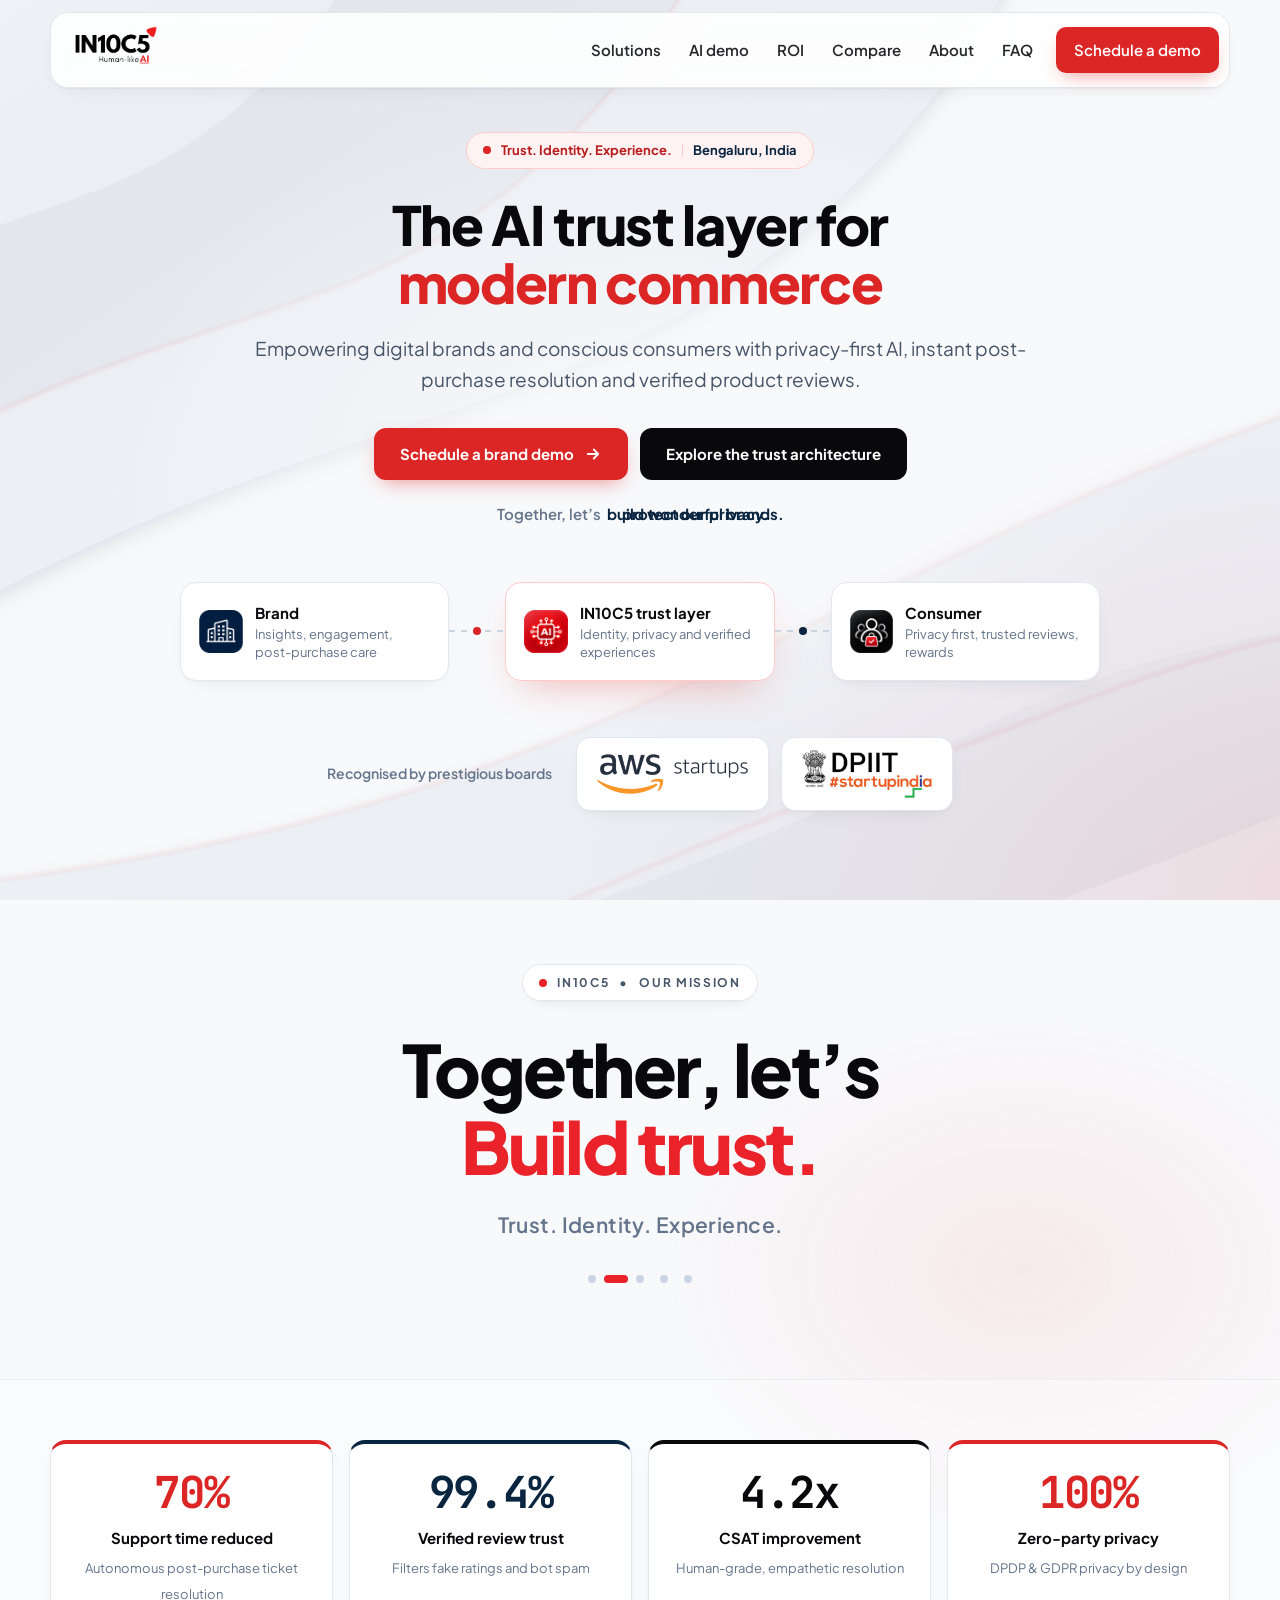
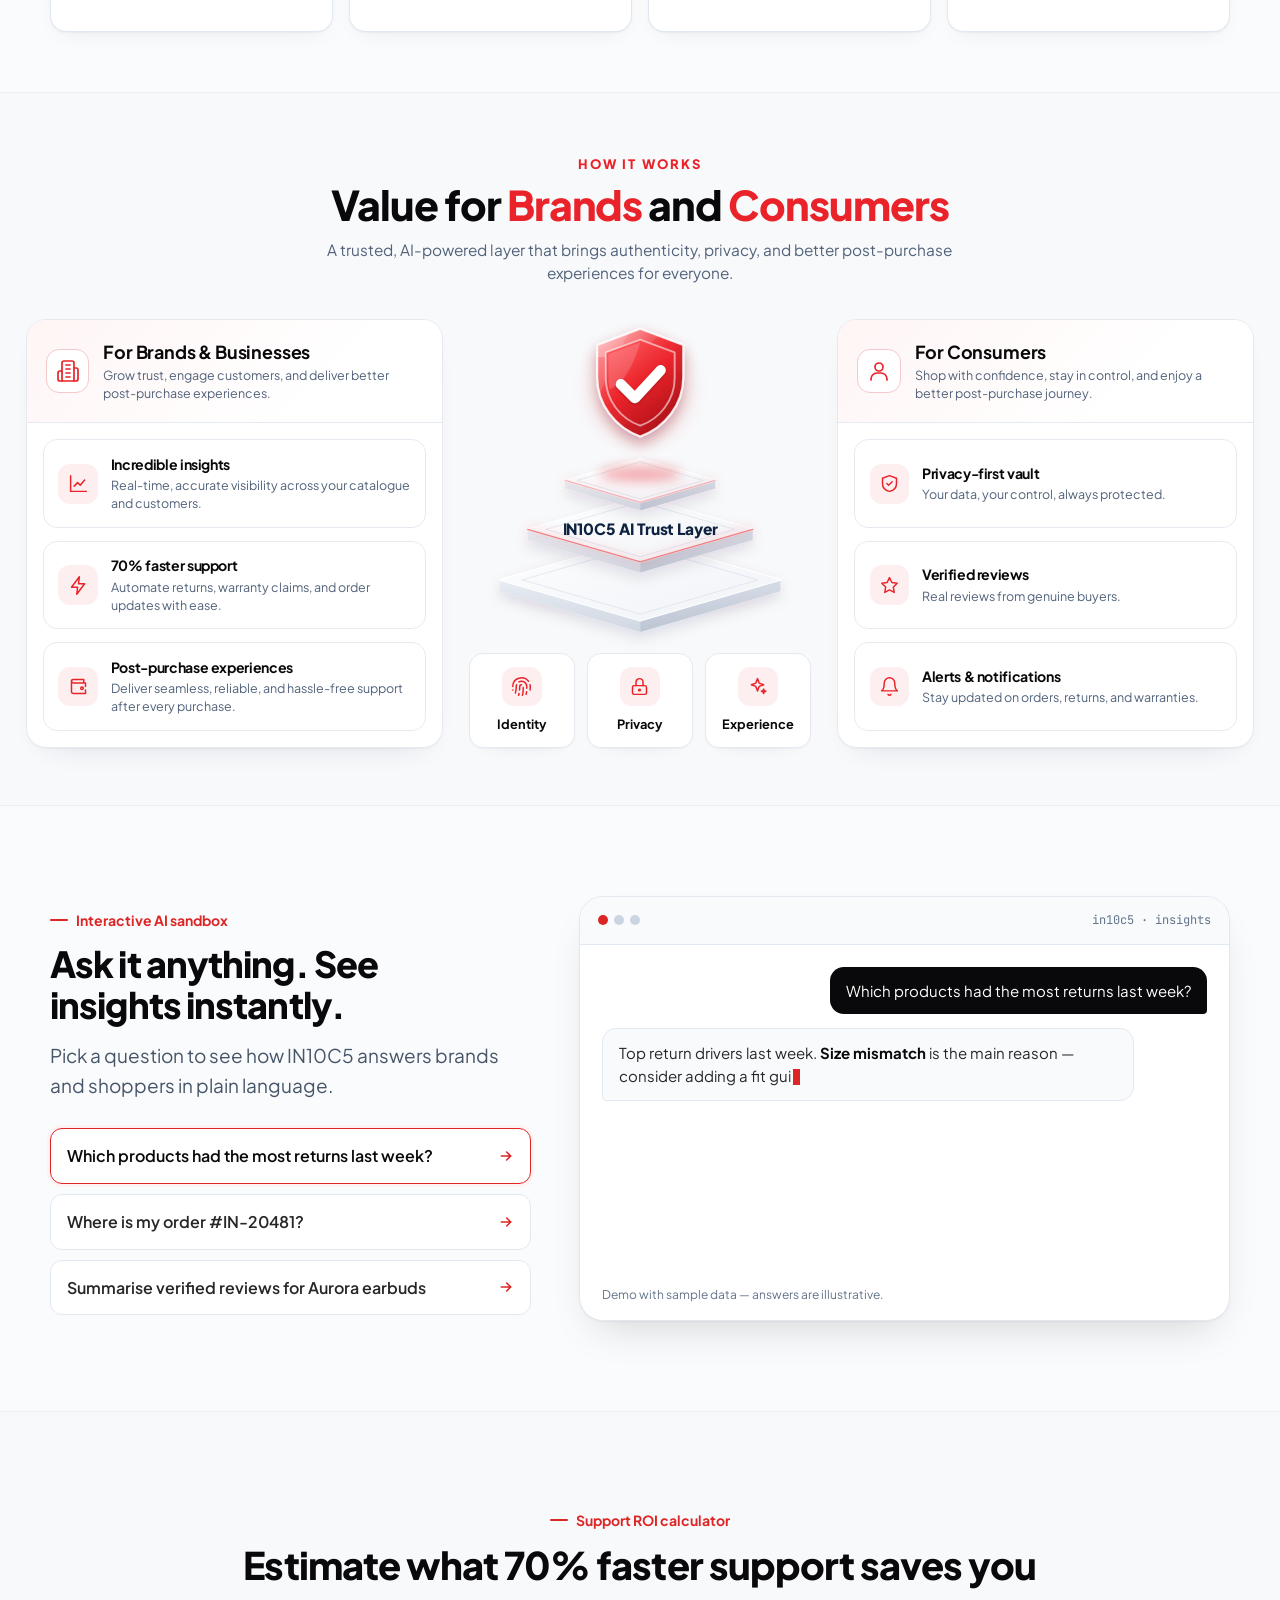
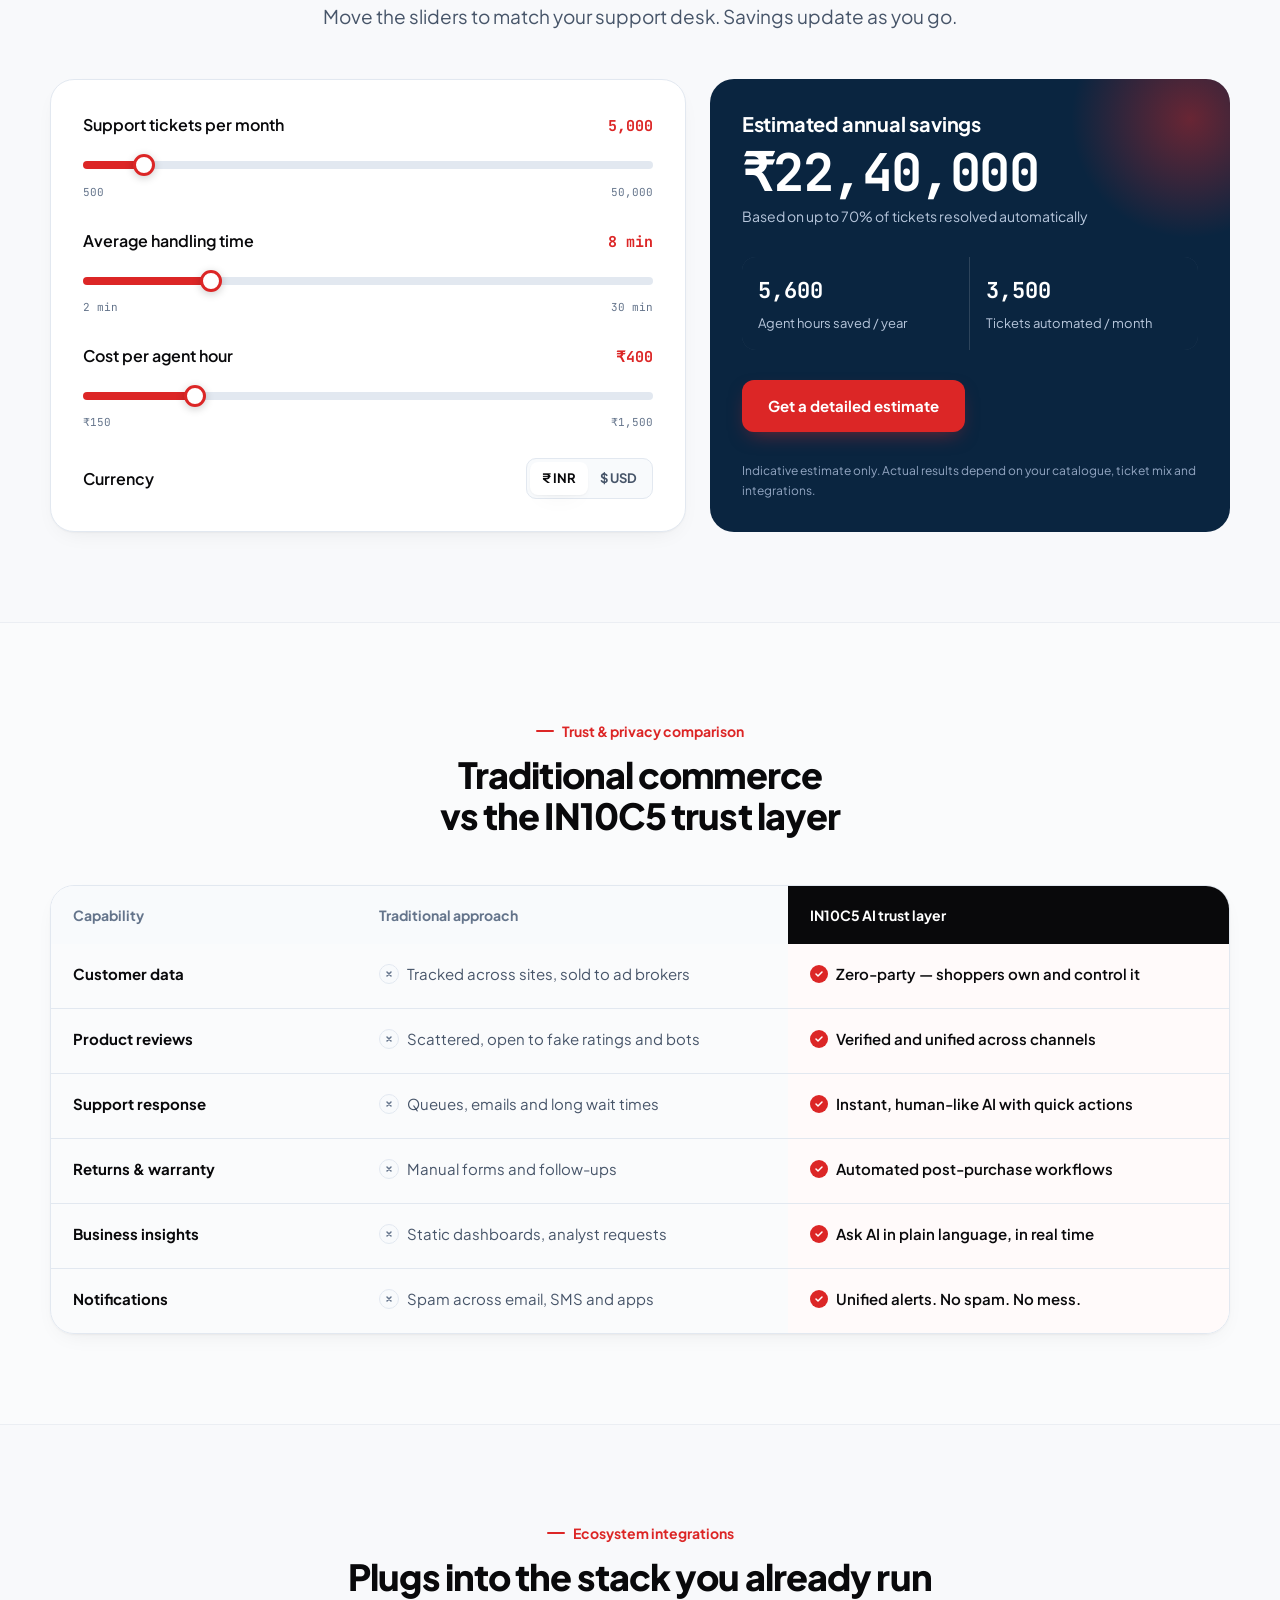
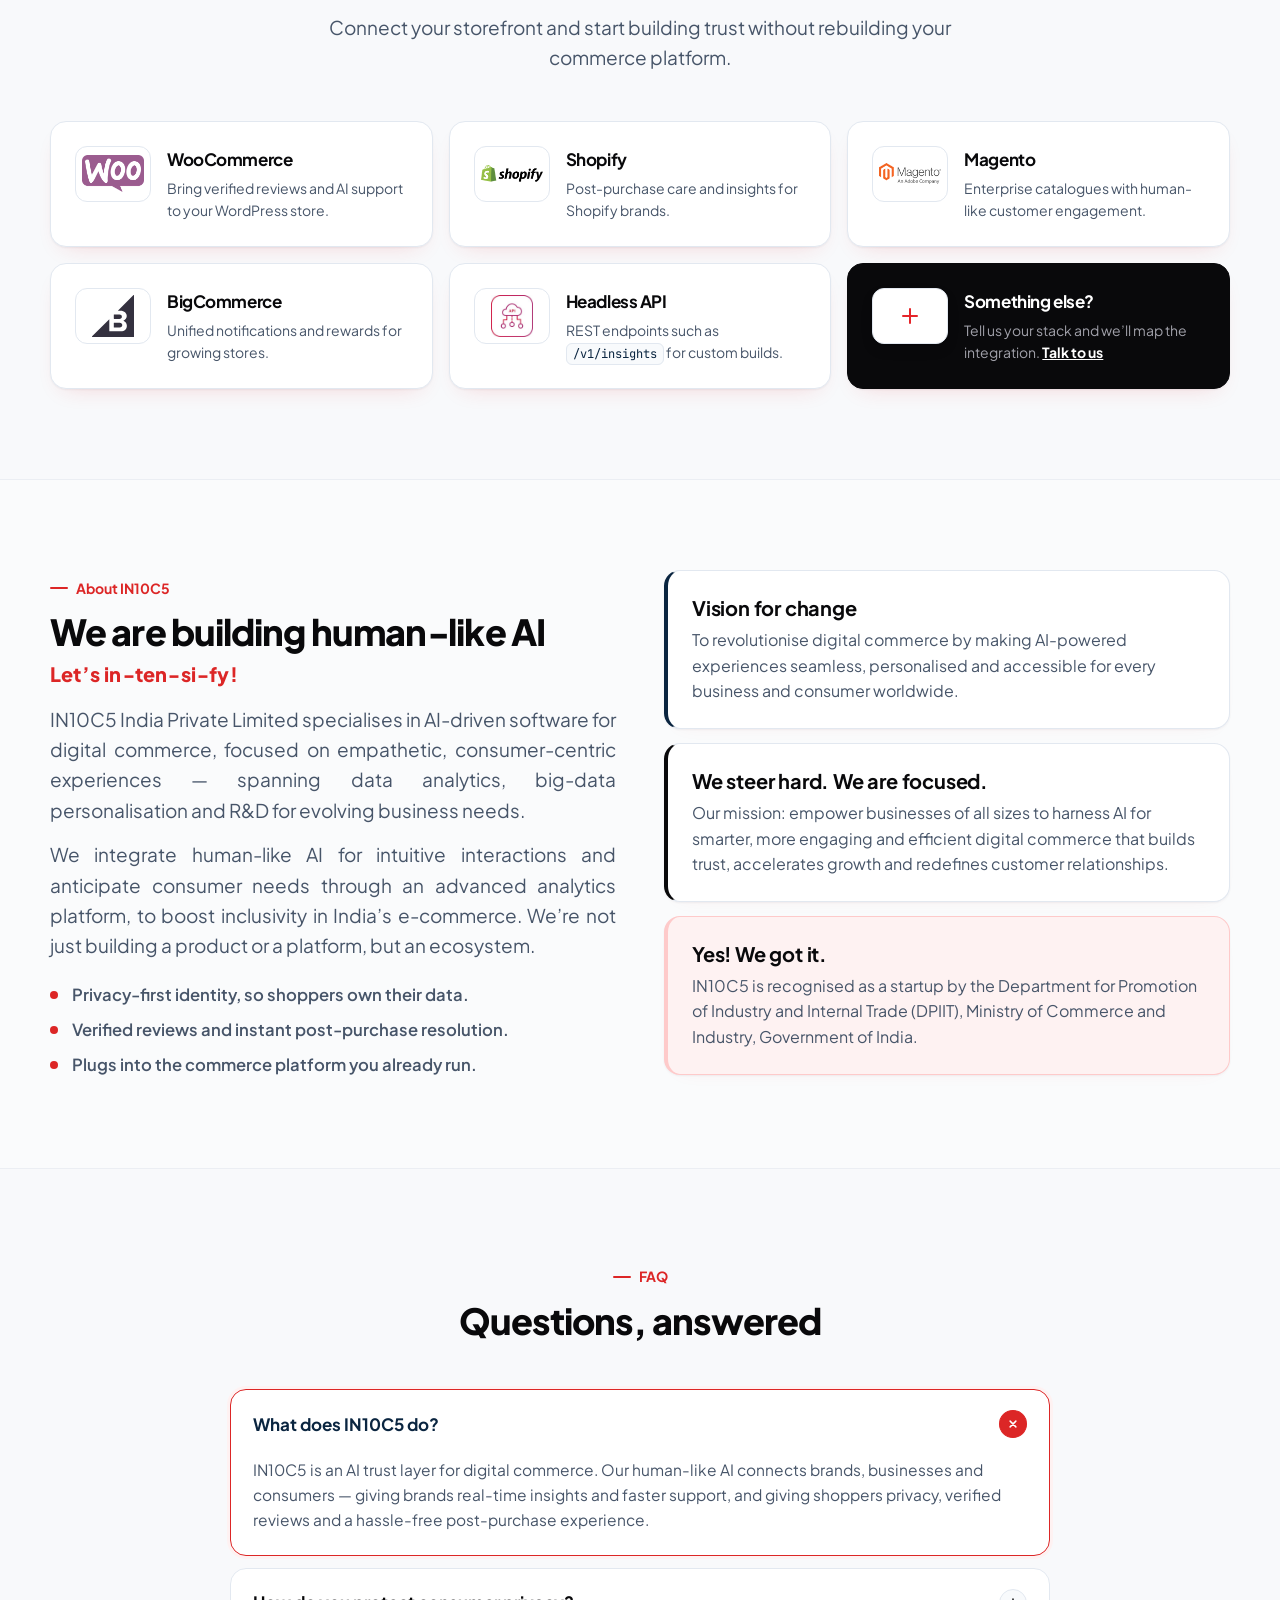
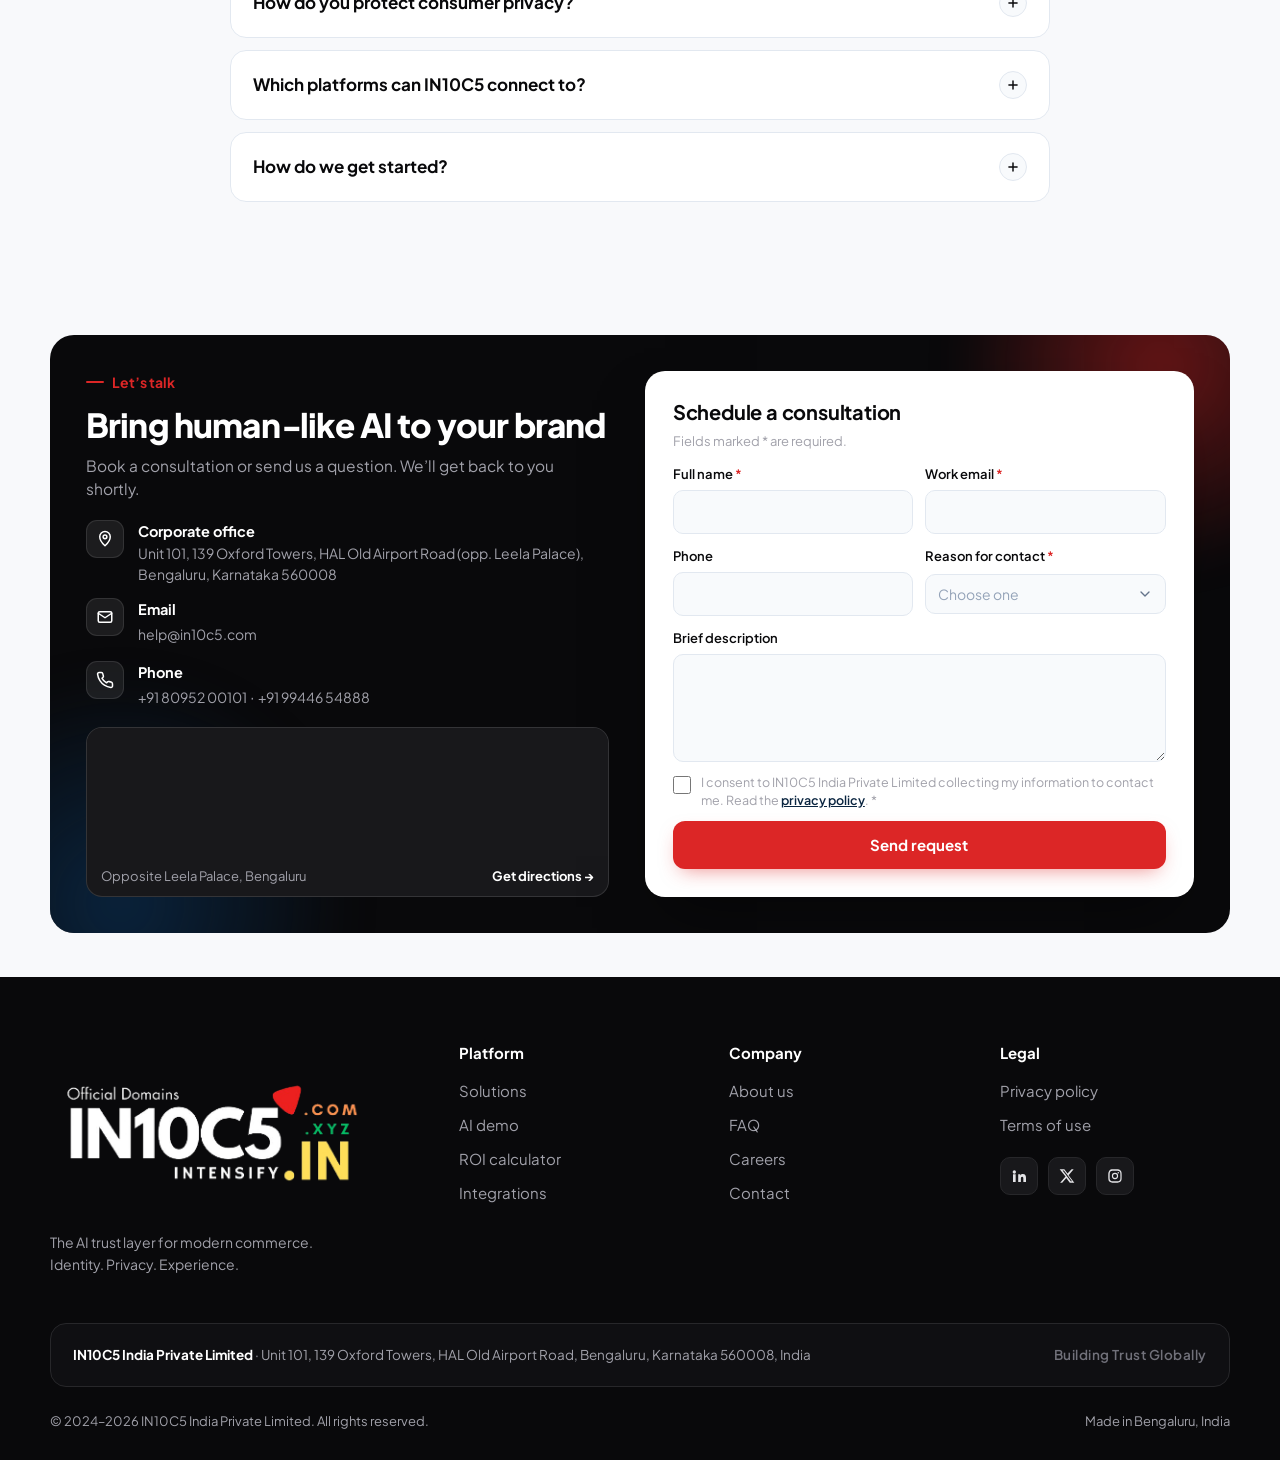
==== index.html @ 7d1a150b "Add privacy policy and terms pages, mission section, footer and form polish Co-Authored-By: Claude S" ====
<!doctype html>
<html lang="en">
<head>
<meta charset="utf-8">
<meta name="viewport" content="width=device-width, initial-scale=1">
<title>IN10C5 — The AI trust layer for modern commerce</title>
<meta name="description" content="IN10C5 builds human-like AI for digital commerce: privacy-first identity, instant post-purchase resolution and verified reviews for brands and consumers. DPIIT-recognised startup, Bengaluru.">
<meta name="theme-color" content="#ffffff">
<meta property="og:type" content="website">
<meta property="og:title" content="IN10C5 — The AI trust layer for modern commerce">
<meta property="og:description" content="Human-like AI that connects brands, businesses and consumers. Identity. Privacy. Experience.">
<meta property="og:image" content="[data-uri]">
<link rel="icon" type="image/png" sizes="96x96" href="[data-uri]">
<link rel="preconnect" href="https://fonts.googleapis.com">
<link rel="preconnect" href="https://fonts.gstatic.com" crossorigin>
<link href="https://fonts.googleapis.com/css2?family=JetBrains+Mono:wght@500;600;700&family=Plus+Jakarta+Sans:wght@400;500;600;700;800&display=swap" rel="stylesheet">
<style>
/* =========================================================
   IN10C5 — The AI trust layer for modern commerce
   Design tokens follow the Elementor spec:
   White canvas · Red #dc2626 · Deep black #09090b · Navy #0a2540
   Plus Jakarta Sans (display + body) · JetBrains Mono (metrics)
   ========================================================= */
:root{
  --white:#ffffff;
  --red:#dc2626; --red-700:#b91c1c; --red-50:#fef2f2; --red-200:#fecaca;
  --black:#09090b; --ink-2:#27272a;
  --navy:#0a2540; --navy-50:#eef3fa; --navy-200:#c7d6ea;
  --slate:#475569; --slate-500:#64748b; --slate-50:#f8fafc;
  --line:#e2e8f0; --line-2:#cbd5e1;
  --sans:"Plus Jakarta Sans",system-ui,-apple-system,sans-serif;
  --mono:"JetBrains Mono",ui-monospace,SFMono-Regular,Menlo,monospace;
  --r-lg:24px; --r-md:16px; --r-sm:10px;
  --shadow-sm:0 1px 2px rgba(9,9,11,.04),0 8px 24px -12px rgba(9,9,11,.10);
  --shadow:0 1px 2px rgba(9,9,11,.05),0 20px 44px -18px rgba(9,9,11,.18);
  --ease:cubic-bezier(.2,.7,.2,1);
  --header-h:76px;
}
*{box-sizing:border-box;margin:0;padding:0}
html{scroll-behavior:smooth;scroll-padding-top:96px;-webkit-text-size-adjust:100%}
body{color:var(--slate);font:400 16px/1.6 var(--sans);-webkit-font-smoothing:antialiased;overflow-x:hidden}
img{max-width:100%;display:block}
a{color:inherit}
button,input,select,textarea{font:inherit;color:inherit}
:focus-visible{outline:3px solid var(--red);outline-offset:3px;border-radius:8px}
::selection{background:var(--red);color:#fff}
.wrap{width:min(1180px,100% - 40px);margin-inline:auto}
.sr-only{position:absolute;width:1px;height:1px;overflow:hidden;clip:rect(0 0 0 0);white-space:nowrap}

h1,h2,h3,h4{color:var(--black);font-family:var(--sans);letter-spacing:-.025em}
h1{font-size:clamp(38px,6vw,54px);font-weight:800;line-height:1.08}
h2{font-size:clamp(28px,4vw,36px);font-weight:800;line-height:1.15;text-wrap:balance}
h1{text-wrap:balance}
h3{font-size:20px;font-weight:700;line-height:1.3;letter-spacing:-.01em}
.lead{font-size:clamp(17px,1.6vw,19px);color:var(--slate);max-width:62ch}
.mono{font-family:var(--mono)}

section{padding:90px 0;position:relative}
html{background:#F8F9FB}
body{background:transparent}
body::before{content:"";position:fixed;inset:0;z-index:-1;pointer-events:none;background:url("data:image/svg+xml,<svg xmlns='http://www.w3.org/2000/svg' viewBox='0 0 1600 1000' preserveAspectRatio='xMidYMid slice'><defs><linearGradient id='A' x1='0' y1='0' x2='1' y2='1'><stop offset='0' stop-color='%23e8ecf2'/><stop offset='1' stop-color='%23f0f2f6'/></linearGradient><linearGradient id='B' x1='0' y1='0' x2='1' y2='1'><stop offset='0' stop-color='%23e1e5eb'/><stop offset='1' stop-color='%23e8ecf2'/></linearGradient><linearGradient id='C' x1='0' y1='0' x2='1' y2='1'><stop offset='0' stop-color='%23f0f2f6'/><stop offset='1' stop-color='%23e8ecf2'/></linearGradient><linearGradient id='D' x1='1' y1='1' x2='0' y2='0'><stop offset='0' stop-color='%23e8ecf2'/><stop offset='1' stop-color='%23f0f2f6'/></linearGradient><linearGradient id='E' x1='1' y1='1' x2='0' y2='0'><stop offset='0' stop-color='%23e1e5eb'/><stop offset='1' stop-color='%23e8ecf2'/></linearGradient><linearGradient id='F' x1='1' y1='1' x2='0' y2='0'><stop offset='0' stop-color='%23f0f2f6'/><stop offset='1' stop-color='%23e8ecf2'/></linearGradient><linearGradient id='k' x1='0' y1='0' x2='1' y2='1'><stop offset='0' stop-color='%23e5252a' stop-opacity='.12'/><stop offset='1' stop-color='%23e5252a' stop-opacity='0'/></linearGradient><linearGradient id='k2' x1='1' y1='1' x2='0' y2='0'><stop offset='0' stop-color='%23e5252a' stop-opacity='.12'/><stop offset='1' stop-color='%23e5252a' stop-opacity='0'/></linearGradient><radialGradient id='r' cx='1' cy='1' r='.55'><stop offset='0' stop-color='%23e5252a' stop-opacity='.11'/><stop offset='.5' stop-color='%23e5252a' stop-opacity='.04'/><stop offset='1' stop-color='%23e5252a' stop-opacity='0'/></radialGradient><radialGradient id='c' cx='.5' cy='.5' r='.38'><stop offset='0' stop-color='%23f8f9fb' stop-opacity='.85'/><stop offset='1' stop-color='%23f8f9fb' stop-opacity='0'/></radialGradient><filter id='s' x='-10%25' y='-10%25' width='120%25' height='120%25'><feDropShadow dx='0' dy='8' stdDeviation='12' flood-color='%230f172a' flood-opacity='.10'/></filter><filter id='b'><feGaussianBlur stdDeviation='2'/></filter></defs><rect width='1600' height='1000' fill='%23f8f9fb'/><g filter='url(%23s)'><path d='M-100 -100H1250C1150 120 980 300 740 400S300 520 -100 760Z' fill='url(%23A)'/><path d='M-100 -100H900C800 100 650 250 460 320S120 420 -100 560Z' fill='url(%23B)'/><path d='M-100 -100H520C440 60 330 160 200 210S-20 280 -100 330Z' fill='url(%23C)'/><path d='M1700 400C1300 520 1000 700 760 800S300 960 -100 1000V1100H1700Z' fill='url(%23D)'/><path d='M1700 1100H500C700 1010 900 960 1100 850S1450 700 1700 680Z' fill='url(%23E)'/><path d='M1700 1100H1000C1150 1040 1300 990 1450 930S1620 860 1700 850Z' fill='url(%23F)'/></g><g fill='none' stroke-linecap='round' filter='url(%23b)'><path d='M900 -100C800 100 650 250 460 320S120 420 -100 560' stroke='url(%23k)' stroke-width='5'/><path d='M1700 680C1450 700 1300 780 1100 850S700 1010 500 1100' stroke='url(%23k2)' stroke-width='5'/><path d='M1700 400C1300 520 1000 700 760 800S300 960 -100 1000' stroke='url(%23k2)' stroke-width='4' opacity='.7'/></g><rect width='1600' height='1000' fill='url(%23r)'/><rect width='1600' height='1000' fill='url(%23c)'/></svg>") center/cover no-repeat}
.bg-slate{background:rgba(255,255,255,.35);border-block:1px solid rgba(233,237,242,.9)}
.hero::before{display:none}
.sec-head{max-width:720px;margin:0 auto 48px;text-align:center}
.sec-head .lead{margin:14px auto 0}
.eyebrow{display:inline-flex;align-items:center;gap:8px;font-weight:700;font-size:14px;color:var(--red);margin-bottom:12px}
.eyebrow::before{content:"";width:18px;height:2px;background:currentColor;border-radius:2px}

/* ---------- Buttons ---------- */
.btn{display:inline-flex;align-items:center;justify-content:center;gap:10px;font-weight:700;font-size:15px;padding:14px 26px;border-radius:12px;text-decoration:none;border:0;cursor:pointer;transition:transform .25s var(--ease),box-shadow .25s var(--ease),background .2s}
.btn svg{width:18px;height:18px;transition:transform .25s var(--ease)}
.btn:hover svg{transform:translateX(3px)}
.btn-red{background:var(--red);color:#fff;box-shadow:0 8px 20px -8px rgba(220,38,38,.55)}
.btn-red:hover{background:var(--red-700);transform:translateY(-2px);box-shadow:0 14px 28px -10px rgba(220,38,38,.6)}
.btn-black{background:var(--black);color:#fff}
.btn-black:hover{background:var(--ink-2);transform:translateY(-2px)}
.btn-line{background:#fff;color:var(--black);box-shadow:inset 0 0 0 1.5px var(--line-2)}
.btn-line:hover{box-shadow:inset 0 0 0 1.5px var(--black)}

/* ---------- Header ---------- */
.site-header{position:sticky;top:0;z-index:50;padding-top:12px}
.nav-bar{height:var(--header-h);display:flex;align-items:center;justify-content:space-between;gap:16px;padding:0 10px 0 20px;background:rgba(255,255,255,.88);backdrop-filter:blur(14px);-webkit-backdrop-filter:blur(14px);border:1px solid var(--line);border-radius:18px;box-shadow:var(--shadow-sm);transition:box-shadow .3s}
.site-header.scrolled .nav-bar{box-shadow:var(--shadow)}
.brand img{height:56px;width:auto}
.nav-links{display:flex;align-items:center;gap:2px;list-style:none}
.nav-links a{display:block;text-decoration:none;font-weight:600;font-size:15px;color:var(--ink-2);padding:9px 13px;border-radius:10px;transition:background .2s,color .2s}
.nav-links a:hover{background:var(--slate-50);color:var(--red)}
.nav-links a.active{color:var(--red)}
.nav-links .btn{margin-left:8px;padding:11px 18px;color:#fff}
.nav-links .btn:hover{color:#fff;background:var(--red-700)}
.menu-btn{display:none;width:44px;height:44px;border:0;background:none;border-radius:12px;cursor:pointer;flex-direction:column;align-items:center;justify-content:center;gap:5px}
.menu-btn span{width:20px;height:2px;background:var(--black);border-radius:2px;transition:transform .25s var(--ease),opacity .2s}
.menu-btn[aria-expanded="true"] span:nth-child(1){transform:translateY(7px) rotate(45deg)}
.menu-btn[aria-expanded="true"] span:nth-child(2){opacity:0}
.menu-btn[aria-expanded="true"] span:nth-child(3){transform:translateY(-7px) rotate(-45deg)}

/* ---------- 01 Hero ---------- */
.hero{padding:44px 0 64px;text-align:center;overflow:hidden}
.hero::before{content:"";position:absolute;inset:-12px 0 0;background-image:radial-gradient(circle,#cbd5e1 1px,transparent 1.4px);background-size:22px 22px;-webkit-mask-image:radial-gradient(ellipse 70% 60% at 50% 35%,#000 30%,transparent 75%);mask-image:radial-gradient(ellipse 70% 60% at 50% 35%,#000 30%,transparent 75%);opacity:.7;pointer-events:none}
.hero .wrap{position:relative}
.badge-pill{display:inline-flex;align-items:center;gap:10px;background:var(--red-50);border:1px solid var(--red-200);color:var(--red-700);font-weight:700;font-size:13px;padding:7px 16px;border-radius:999px;margin-bottom:26px}
.badge-pill .dot{width:8px;height:8px;border-radius:50%;background:var(--red);box-shadow:0 0 0 0 rgba(220,38,38,.5);animation:ping 2s infinite}
.badge-pill .sep{width:1px;height:12px;background:var(--red-200)}
.badge-pill .navy{color:var(--navy)}
@keyframes ping{70%{box-shadow:0 0 0 8px rgba(220,38,38,0)}100%{box-shadow:0 0 0 0 rgba(220,38,38,0)}}
.hero h1{max-width:15ch;margin:0 auto}
.hero h1 .accent{color:var(--red)}
.hero .lead{margin:22px auto 34px;max-width:60ch}
.cta-row{display:flex;justify-content:center;gap:12px;flex-wrap:wrap}
.hero-rotator{margin-top:22px;font-weight:600;color:var(--slate-500);font-size:15px;display:flex;justify-content:center;align-items:center;gap:6px;flex-wrap:wrap}
.hero-rotator .words{display:inline-grid;color:var(--navy);font-weight:700}
.hero-rotator .words span{grid-area:1/1;opacity:0;transform:translateY(8px);transition:opacity .45s var(--ease),transform .45s var(--ease)}
.hero-rotator .words span.on{opacity:1;transform:none}

/* Trust flow */
.flow{margin:56px auto 0;max-width:920px;display:grid;grid-template-columns:1fr auto 1fr auto 1fr;align-items:center;gap:0;text-align:left}
.node{background:#fff;border:1px solid var(--line);border-radius:var(--r-md);padding:18px;box-shadow:var(--shadow-sm);display:flex;gap:12px;align-items:center}
.node .ic{width:clamp(40px,3.4vw,46px);height:clamp(40px,3.4vw,46px);display:block;flex:none;line-height:0}
.node .ic img{width:100%;height:100%;display:block;object-fit:contain}
.node b{display:block;color:var(--black);font-size:15px}
.node small{display:block;color:var(--slate-500);font-size:13px;line-height:1.4}
.node.core{border-color:var(--red-200);box-shadow:0 18px 40px -18px rgba(220,38,38,.35)}
.wire{width:56px;height:2px;background:repeating-linear-gradient(90deg,var(--line-2) 0 6px,transparent 6px 12px);position:relative;overflow:visible}
.wire::after{content:"";position:absolute;top:50%;left:50%;width:8px;height:8px;border-radius:50%;background:var(--red);transform:translate(-50%,-50%);animation:none}
.wire.b::after{background:var(--navy)}
@keyframes travel{0%{left:0;opacity:0}15%{opacity:1}85%{opacity:1}100%{left:calc(100% - 8px);opacity:0}}

/* Recognitions */
.recog{margin-top:56px;display:flex;align-items:center;justify-content:center;gap:16px 24px;flex-wrap:wrap}
.recog p{font-weight:600;color:var(--slate-500);font-size:14px}
.recog .logos{display:flex;gap:12px}
.recog .logo-card{background:#fff;border:1px solid var(--line);border-radius:14px;padding:10px 18px;box-shadow:var(--shadow-sm);display:flex;align-items:center}
.recog img{height:44px;width:auto}
.recog img.dpiit{height:52px}

/* ---------- 02 Metrics ---------- */
.metrics{padding:60px 0}
.metric-grid{display:grid;grid-template-columns:repeat(4,1fr);gap:16px}
.metric{background:#fff;border:1px solid var(--line);border-top:4px solid var(--red);border-radius:var(--r-md);padding:26px 22px;text-align:center;box-shadow:var(--shadow-sm);transition:transform .3s var(--ease),box-shadow .3s var(--ease)}
.metric:hover{transform:translateY(-4px);box-shadow:var(--shadow)}
.metric.navy{border-top-color:var(--navy)}
.metric.black{border-top-color:var(--black)}
.metric .num{font-family:var(--mono);font-weight:700;font-size:clamp(34px,4vw,44px);line-height:1;color:var(--red);letter-spacing:-.03em}
.metric.navy .num{color:var(--navy)} .metric.black .num{color:var(--black)}
.metric b{display:block;color:var(--black);font-size:15px;margin:12px 0 4px}
.metric small{color:var(--slate-500);font-size:13px}
.metric-note{text-align:center;margin-top:18px;font-size:12px;color:var(--slate-500)}

/* ---------- 03 Features ---------- */
.aud-grid{display:grid;grid-template-columns:1fr 1fr;gap:24px}
.aud{border:1px solid var(--line);border-radius:var(--r-lg);padding:32px;background:#fff;box-shadow:var(--shadow-sm);display:flex;flex-direction:column}
.aud .feat-list{flex:1;grid-auto-rows:1fr}
.aud-top{display:flex;align-items:center;justify-content:space-between;gap:12px;margin-bottom:22px}
.aud-tag{white-space:nowrap;font-family:var(--mono);font-size:12px;font-weight:600;padding:5px 10px;border-radius:8px;background:var(--navy-50);color:var(--navy)}
.aud.cons .aud-tag{white-space:nowrap;background:var(--red-50);color:var(--red-700)}
.aud h3.aud-title{font-size:24px}
.feat-list{display:grid;gap:12px}
.feat{display:flex;gap:16px;padding:18px;border:1px solid var(--line);border-radius:var(--r-md);background:var(--slate-50);transition:border-color .25s,background .25s,transform .25s var(--ease)}
.feat:hover{border-color:var(--red-200);background:#fff;transform:translateX(4px)}
.feat .ic{width:44px;height:44px;border-radius:12px;display:grid;place-items:center;flex:none;background:#fff;border:1px solid var(--line);color:var(--navy)}
.feat .ic svg{width:22px;height:22px;fill:none;stroke:currentColor;stroke-width:2;stroke-linecap:round;stroke-linejoin:round}
.feat.hot .ic{background:var(--red);border-color:var(--red);color:#fff}
.feat h4{font-size:16px;font-weight:700;letter-spacing:-.01em;margin-bottom:2px}
.feat p{font-size:14.5px;line-height:1.55}
.cons-grid{grid-template-columns:1fr 1fr}

/* ---------- 04 AI Sandbox ---------- */
.sandbox{display:grid;grid-template-columns:.85fr 1.15fr;gap:48px;align-items:center}
.sandbox .lead{margin-top:14px}
.prompts{display:flex;flex-direction:column;gap:10px;margin-top:28px}
.prompt{display:flex;align-items:center;justify-content:space-between;gap:12px;text-align:left;background:#fff;border:1px solid var(--line);border-radius:12px;padding:14px 16px;font-weight:600;color:var(--ink-2);cursor:pointer;transition:border-color .2s,box-shadow .2s,transform .2s var(--ease)}
.prompt:hover{border-color:var(--line-2);transform:translateY(-1px)}
.prompt[aria-pressed="true"]{border-color:var(--red);box-shadow:0 0 0 3px var(--red-50);color:var(--black)}
.prompt svg{width:16px;height:16px;flex:none;color:var(--red)}
.console{background:#fff;border:1px solid var(--line);border-radius:var(--r-lg);box-shadow:var(--shadow);overflow:hidden}
.console-top{display:flex;align-items:center;justify-content:space-between;padding:14px 18px;border-bottom:1px solid var(--line);background:var(--slate-50)}
.console-top .dots{display:flex;gap:6px}
.console-top .dots i{width:10px;height:10px;border-radius:50%;background:var(--line-2)}
.console-top .dots i:first-child{background:var(--red)}
.console-top span{font-family:var(--mono);font-size:12px;color:var(--slate-500)}
.console-body{padding:22px;min-height:340px;display:flex;flex-direction:column;gap:14px}
.msg{max-width:88%;padding:12px 16px;border-radius:14px;font-size:15px;line-height:1.55;animation:pop .35s var(--ease)}
.msg.user{align-self:flex-end;background:var(--black);color:#fff;border-bottom-right-radius:4px}
.msg.ai{align-self:flex-start;background:var(--slate-50);border:1px solid var(--line);color:var(--ink-2);border-bottom-left-radius:4px}
.msg.ai b{color:var(--black)}
.msg .caret{display:inline-block;width:7px;height:16px;background:var(--red);vertical-align:-3px;margin-left:2px;animation:blink 1s steps(1) infinite}
@keyframes blink{50%{opacity:0}}
@keyframes pop{from{opacity:0;transform:translateY(6px)}to{opacity:1;transform:none}}
.ai-meta{display:flex;gap:8px;flex-wrap:wrap;margin-top:10px}
.pill{font-family:var(--mono);font-size:11.5px;font-weight:600;padding:4px 9px;border-radius:999px;background:#fff;border:1px solid var(--line);color:var(--slate)}
.pill.ok{background:var(--navy-50);border-color:var(--navy-200);color:var(--navy)}
.pill.hot{background:var(--red-50);border-color:var(--red-200);color:var(--red-700)}
.mini-bars{display:grid;gap:6px;margin-top:10px}
.mini-bars div{display:grid;grid-template-columns:92px 1fr 44px;align-items:center;gap:10px;font-size:13px}
.mini-bars i{height:8px;border-radius:999px;background:var(--line);overflow:hidden;position:relative}
.mini-bars i::after{content:"";position:absolute;inset:0;width:var(--w);background:var(--navy);border-radius:999px;animation:grow .9s var(--ease) both}
.mini-bars div:first-child i::after{background:var(--red)}
.mini-bars span{font-family:var(--mono);font-size:12px;text-align:right}
@keyframes grow{from{width:0}}
.demo-note{font-size:12px;color:var(--slate-500);padding:0 22px 16px}

/* ---------- 05 ROI ---------- */
.sec-head.roi-head{max-width:none}
@media (min-width:700px){.roi-head h2{white-space:nowrap;font-size:clamp(26px,3.6vw,38px)}}
.roi-intro,.roi-m{display:none}
.roi{display:grid;grid-template-columns:1.1fr .9fr;gap:24px;align-items:stretch}
.roi-inputs{border:1px solid var(--line);border-radius:var(--r-lg);padding:32px;box-shadow:var(--shadow-sm);display:grid;gap:26px;background:#fff}
.range-row label{display:flex;justify-content:space-between;align-items:baseline;gap:12px;font-weight:600;color:var(--black);margin-bottom:12px}
.range-row output{font-family:var(--mono);font-weight:700;color:var(--red);font-size:15px}
input[type=range]{-webkit-appearance:none;appearance:none;width:100%;height:8px;border-radius:999px;background:linear-gradient(90deg,var(--red) var(--p,50%),var(--line) var(--p,50%));cursor:pointer}
input[type=range]::-webkit-slider-thumb{-webkit-appearance:none;width:22px;height:22px;border-radius:50%;background:#fff;border:3px solid var(--red);box-shadow:0 2px 8px rgba(9,9,11,.2);transition:transform .15s}
input[type=range]::-webkit-slider-thumb:hover{transform:scale(1.15)}
input[type=range]::-moz-range-thumb{width:18px;height:18px;border-radius:50%;background:#fff;border:3px solid var(--red)}
.range-scale{display:flex;justify-content:space-between;font-family:var(--mono);font-size:11px;color:var(--slate-500);margin-top:8px}
.currency{display:inline-flex;background:var(--slate-50);border:1px solid var(--line);border-radius:10px;padding:3px}
.currency button{border:0;background:none;padding:6px 12px;border-radius:8px;font-weight:700;font-size:13px;cursor:pointer;color:var(--slate)}
.currency button[aria-pressed="true"]{background:#fff;color:var(--black);box-shadow:var(--shadow-sm)}
.roi-out{background:var(--navy);color:#fff;border-radius:var(--r-lg);padding:32px;display:flex;flex-direction:column;justify-content:space-between;gap:24px;position:relative;overflow:hidden}
.roi-out::after{content:"";position:absolute;right:-80px;top:-80px;width:240px;height:240px;border-radius:50%;background:radial-gradient(circle,rgba(220,38,38,.45),transparent 70%)}
.roi-out h3{color:#fff}
.roi-out .big{font-family:var(--mono);font-weight:700;font-size:clamp(36px,4.6vw,52px);line-height:1;letter-spacing:-.03em;margin-top:10px}
.roi-out .sub{color:#b8c7dc;font-size:14px;margin-top:6px}
.roi-split{display:grid;grid-template-columns:1fr 1fr;gap:1px;background:rgba(255,255,255,.14);border-radius:14px;overflow:hidden;position:relative;z-index:1}
.roi-split div{background:var(--navy);padding:16px}
.roi-split b{display:block;font-family:var(--mono);font-size:22px}
.roi-split span{font-size:13px;color:#b8c7dc}
.roi-out .btn{align-self:flex-start;position:relative;z-index:1}
.roi-foot{font-size:12px;color:#93a6c2;position:relative;z-index:1}

/* ---------- 06 Comparison ---------- */
.compare{border:1px solid var(--line);border-radius:var(--r-lg);overflow:hidden;box-shadow:var(--shadow-sm)}
.compare table{width:100%;border-collapse:collapse;font-size:15px}
.compare th,.compare td{padding:18px 22px;text-align:left;border-bottom:1px solid var(--line);vertical-align:top}
.compare thead th{background:var(--slate-50);font-size:14px;color:var(--slate-500);font-weight:700}
.compare thead th.us{background:var(--black);color:#fff}
.compare tbody th{color:var(--black);font-weight:700;width:26%}
.compare td.us{background:#fffafa;color:var(--black);font-weight:600}
.compare tr:last-child>*{border-bottom:0}
.compare tbody tr{transition:background .2s}
.compare tbody tr:hover{background:var(--slate-50)}
.x,.ok-badge{display:inline-flex;align-items:center;gap:8px}
.x::before{content:"";width:18px;height:18px;flex:none;border-radius:50%;background:var(--slate-50) url("data:image/svg+xml,%3Csvg xmlns='http://www.w3.org/2000/svg' viewBox='0 0 24 24' fill='none' stroke='%2364748b' stroke-width='3' stroke-linecap='round'%3E%3Cpath d='M8 8l8 8M16 8l-8 8'/%3E%3C/svg%3E") center/12px no-repeat;border:1px solid var(--line)}
.ok-badge::before{content:"";width:18px;height:18px;flex:none;border-radius:50%;background:var(--red) url("data:image/svg+xml,%3Csvg xmlns='http://www.w3.org/2000/svg' viewBox='0 0 24 24' fill='none' stroke='%23fff' stroke-width='3' stroke-linecap='round' stroke-linejoin='round'%3E%3Cpath d='M6 12l4 4 8-8'/%3E%3C/svg%3E") center/12px no-repeat}

/* ---------- 07 Integrations ---------- */
.int-grid{display:grid;grid-template-columns:repeat(3,1fr);gap:16px}
.int{background:#fff;border:1px solid var(--line);border-radius:var(--r-md);padding:24px;display:flex;gap:16px;align-items:flex-start;box-shadow:var(--shadow-sm);transition:transform .3s var(--ease),border-color .3s,box-shadow .3s}

.int .mk{box-sizing:border-box;width:76px;height:56px;border-radius:12px;display:block;flex:none;background:#fff;border:1px solid var(--line);overflow:hidden}
.int .mk img{box-sizing:border-box;width:100%;height:100%;max-width:none;padding:6px;object-fit:contain;display:block}
.int h4{font-size:17px;margin-bottom:4px}
.int p{font-size:14px}
.int code{font-family:var(--mono);font-size:12px;background:var(--slate-50);border:1px solid var(--line);padding:2px 6px;border-radius:6px;color:var(--navy)}
.int.cta{background:var(--black);border-color:var(--black)}
.int.cta h4{color:#fff}.int.cta p{color:#a1a1aa}
.int.cta .mk{background:#fff;color:#E5252A;display:grid;place-items:center;border:1px solid var(--line);box-shadow:0 1px 2px rgba(9,9,11,.06),0 6px 16px -6px rgba(9,9,11,.25)}
.int.cta .mk svg{width:24px;height:24px;display:block;flex:none;transition:transform .35s var(--ease),color .3s var(--ease)}
.int.cta:hover .mk,.int.cta:focus-within .mk{color:#B91C1C}
.int.cta:hover .mk svg,.int.cta:focus-within .mk svg{transform:rotate(90deg)}
@media (prefers-reduced-motion:reduce){.int.cta .mk svg{transition:none}}
.int.cta a{color:#fff;font-weight:700}

/* ---------- About ---------- */
.about-grid{display:grid;grid-template-columns:1fr 1fr;gap:48px;align-items:start}
.about-grid .lead+.lead{margin-top:14px}
.facts{display:grid;grid-template-columns:1fr 1fr;gap:1px;background:var(--line);border:1px solid var(--line);border-radius:var(--r-md);overflow:hidden;margin-top:32px}
.facts div{background:#fff;padding:18px 20px}
.facts b{display:block;color:var(--black);font-size:20px;font-weight:800;letter-spacing:-.02em}
.facts span{font-size:13px;color:var(--slate-500)}
.vm{display:grid;gap:14px}
.vm article{border:1px solid var(--line);border-radius:var(--r-md);padding:24px;background:#fff;box-shadow:var(--shadow-sm);border-left:4px solid var(--navy)}
.vm article.m{border-left-color:var(--black)}
.vm article.d{border-left-color:var(--red);background:var(--red-50);border-color:var(--red-200)}
.vm h3{margin-bottom:6px}
.intensify{display:block;margin-top:10px;font-size:.55em;color:var(--red);letter-spacing:.01em}

/* ---------- 08 FAQ ---------- */
.faq{max-width:820px;margin:0 auto;display:grid;gap:12px}
.qa{border:1px solid var(--line);border-radius:var(--r-md);background:#fff;transition:border-color .25s,box-shadow .25s}
.qa.open{border-color:var(--red);box-shadow:0 0 0 3px var(--red-50)}
.qa button{width:100%;display:flex;justify-content:space-between;align-items:center;gap:16px;text-align:left;background:none;border:0;padding:20px 22px;font-weight:700;font-size:17px;color:var(--black);cursor:pointer}
.qa.open button{color:var(--navy)}
.qa .plus{width:28px;height:28px;border-radius:50%;flex:none;display:grid;place-items:center;background:var(--slate-50);border:1px solid var(--line);transition:transform .3s var(--ease),background .3s}
.qa .plus svg{width:14px;height:14px;stroke:var(--black);stroke-width:2.5;fill:none;stroke-linecap:round}
.qa.open .plus{transform:rotate(45deg);background:var(--red);border-color:var(--red)}
.qa.open .plus svg{stroke:#fff}
.qa .ans{display:grid;grid-template-rows:0fr;transition:grid-template-rows .35s var(--ease)}
.qa.open .ans{grid-template-rows:1fr}
.qa .ans>div{overflow:hidden}
.qa .ans p{padding:0 22px 22px;font-size:15.5px}

/* ---------- 09 CTA / Contact ---------- */
.cta-wrap{padding:80px 0}
.cta-box{background:var(--black);border-radius:28px;padding:64px;position:relative;overflow:hidden;color:#a1a1aa;display:grid;grid-template-columns:1fr 1.05fr;gap:48px;isolation:isolate}
.cta-box::before,.cta-box::after{content:"";position:absolute;border-radius:50%;filter:blur(20px);z-index:-1}
.cta-box::before{width:460px;height:460px;left:-160px;bottom:-200px;background:radial-gradient(circle,rgba(10,37,64,.95),transparent 70%)}
.cta-box::after{width:420px;height:420px;right:-140px;top:-180px;background:radial-gradient(circle,rgba(220,38,38,.45),transparent 70%)}
.cta-box h2{color:#fff}
.cta-box .lead{color:#a1a1aa;margin-top:14px}
.contact-list{display:grid;gap:18px;margin-top:32px}
.contact-list>div{display:flex;gap:14px}
.contact-list .k{width:40px;height:40px;border-radius:12px;display:grid;place-items:center;flex:none;background:rgba(255,255,255,.08);color:#fff;border:1px solid rgba(255,255,255,.1)}
.contact-list svg{width:18px;height:18px;fill:none;stroke:currentColor;stroke-width:2;stroke-linecap:round;stroke-linejoin:round}
.contact-list b{display:block;color:#fff;font-size:15px}
.contact-list a,.contact-list address{color:#a1a1aa;font-style:normal;text-decoration:none;font-size:15px}
.contact-list a:hover{color:#fff}
.map-card{margin-top:28px;border-radius:var(--r-md);overflow:hidden;border:1px solid rgba(255,255,255,.12);background:#18181b}
.map-card .frame{aspect-ratio:16/9;position:relative;background:#18181b}
.map-card iframe{position:absolute;inset:0;width:100%;height:100%;border:0}
.map-card .row{display:flex;justify-content:space-between;align-items:center;gap:10px;padding:12px 14px;flex-wrap:wrap}
.map-card .row span{font-size:13px}
.map-card .row a{font-size:13px;font-weight:700;color:#fff;text-decoration:none;display:inline-flex;gap:6px;align-items:center}
.map-card .row a:hover{color:var(--red-200)}
.form{align-self:stretch;background:#fff;border-radius:22px;padding:32px;display:flex;flex-direction:column;gap:16px;box-shadow:0 30px 60px -20px rgba(0,0,0,.5)}
.form h3{font-size:22px}
.form>p{font-size:14px;margin-top:-8px}
.field{display:grid;gap:6px}
.field label{font-weight:600;font-size:14px;color:var(--black)}
.field label em{color:var(--red);font-style:normal}
.field input,.field select,.field textarea{width:100%;padding:13px 14px;border:1.5px solid var(--line);border-radius:12px;background:var(--slate-50);font-size:15px;transition:border-color .2s,background .2s,box-shadow .2s}
.field input:focus,.field select:focus,.field textarea:focus{outline:none;border-color:var(--navy);background:#fff;box-shadow:0 0 0 3px var(--navy-50)}
.field.err input,.field.err select{border-color:var(--red);background:var(--red-50)}
.field textarea{min-height:100px;resize:vertical}
.field.grow{flex:1;grid-template-rows:auto 1fr}
.field.grow textarea{height:100%}
.two{display:grid;grid-template-columns:1fr 1fr;gap:14px}
.consent{display:flex;gap:10px;align-items:flex-start;font-size:13px}
.consent input{width:18px;height:18px;margin-top:2px;accent-color:var(--red);flex:none}
.consent a{color:var(--navy);font-weight:600}
.form .btn{width:100%}
.form-status{font-size:14px;font-weight:600;min-height:1.2em}
.form-status.ok{color:var(--navy)} .form-status.bad{color:var(--red)}

/* ---------- 10 Footer ---------- */
.footer{background:var(--black);color:#a1a1aa;padding:64px 0 28px}
.foot-grid{display:grid;grid-template-columns:1.6fr 1fr 1fr 1fr;gap:40px}
.domain-mark .lab{font-weight:600;font-size:14px;color:#a1a1aa;margin-bottom:6px}
.domain-mark .row{display:flex;align-items:flex-end;gap:14px}
.domain-mark .word{position:relative;display:inline-block;font-weight:800;font-size:52px;line-height:.9;letter-spacing:-.04em;color:#fff;padding-right:10px}
.domain-mark .word svg{position:absolute;top:-12px;right:-12px;width:24px;height:24px}
.domain-mark .tag{margin-top:8px;font-weight:700;font-size:11px;letter-spacing:.62em;color:#a1a1aa}
.domain-mark ul{list-style:none;display:flex;flex-direction:column;gap:2px;padding-bottom:2px}
.domain-mark li{font-weight:800;font-size:16px;line-height:1.15;letter-spacing:.08em;color:#fff}
.domain-mark li.in{font-size:38px;line-height:.9;letter-spacing:0;color:var(--red)}
.foot-logo{display:block;width:100%;max-width:340px;height:auto}
.foot-about{margin-top:20px;font-size:14px;max-width:40ch}
.footer h4{color:#fff;font-size:15px;margin-bottom:14px;letter-spacing:0}
.footer ul.links{list-style:none;display:grid;gap:10px;font-size:15px}
.footer ul.links a{text-decoration:none;transition:color .2s}
.footer ul.links a:hover{color:#fff}
.reg{margin-top:48px;padding:20px 22px;border:1px solid #27272a;border-radius:var(--r-md);display:flex;justify-content:space-between;gap:12px 24px;flex-wrap:wrap;font-size:13.5px;background:#0f0f12}
.reg b{color:#fff}
.reg .cin{font-family:var(--mono);color:#93c5fd}
.reg .dp{color:#f87171;font-weight:700}
.legal{margin-top:24px;display:flex;justify-content:space-between;gap:10px;flex-wrap:wrap;font-size:13px}
.socials{display:flex;gap:10px}
.socials a{width:38px;height:38px;border-radius:10px;display:grid;place-items:center;background:#18181b;border:1px solid #27272a;color:#e4e4e7;transition:background .2s,border-color .2s,transform .2s var(--ease)}
.socials a:hover{background:var(--red);border-color:var(--red);transform:translateY(-2px)}
.socials svg{width:16px;height:16px;fill:currentColor}

/* Back to top */
.to-top{position:fixed;right:20px;bottom:20px;z-index:40;width:46px;height:46px;border-radius:14px;border:0;background:var(--black);color:#fff;display:grid;place-items:center;cursor:pointer;box-shadow:var(--shadow);opacity:0;transform:translateY(12px);pointer-events:none;transition:opacity .3s,transform .3s var(--ease),background .2s}
.to-top.show{opacity:1;transform:none;pointer-events:auto}
.to-top:hover{background:var(--red)}
.to-top svg{width:18px;height:18px;fill:none;stroke:currentColor;stroke-width:2.5;stroke-linecap:round;stroke-linejoin:round}

/* Scroll reveal (only when JS is on) */
.js .reveal{opacity:0;transform:translateY(22px);transition:opacity .7s var(--ease),transform .7s var(--ease)}
.js .reveal.in{opacity:1;transform:none}
.js .stagger>*{opacity:0;transform:translateY(16px);transition:opacity .6s var(--ease),transform .6s var(--ease)}
.js .stagger.in>*{opacity:1;transform:none}
.js .stagger.in>*:nth-child(2){transition-delay:.08s}
.js .stagger.in>*:nth-child(3){transition-delay:.16s}
.js .stagger.in>*:nth-child(4){transition-delay:.24s}
.js .stagger.in>*:nth-child(5){transition-delay:.32s}
.js .stagger.in>*:nth-child(6){transition-delay:.4s}

/* ---------- Responsive ---------- */
@media (max-width:1080px){
  .nav-links a{padding:9px 9px;font-size:14px}
  .cta-box{padding:48px}
}
@media (max-width:960px){
  section{padding:72px 0}
  .menu-btn{display:flex}
  .nav-links{display:none;position:absolute;top:calc(100% + 8px);left:0;right:0;flex-direction:column;align-items:stretch;gap:2px;background:#fff;border:1px solid var(--line);border-radius:16px;padding:10px;box-shadow:var(--shadow)}
  .nav-links.open{display:flex;animation:pop .25s var(--ease)}
  .nav-links a{padding:13px 14px;font-size:16px}
  .nav-links .btn{margin:6px 0 0;padding:14px}
  .site-header .wrap{position:relative}
  .metric-grid{grid-template-columns:1fr 1fr}
  .aud-grid,.sandbox,.roi,.about-grid,.cta-box{grid-template-columns:1fr}
  .flow{grid-template-columns:1fr;max-width:420px;gap:0}
  .wire,.wire.b{width:2px;height:30px;margin:0 auto;justify-self:center;align-self:center;flex:none;position:relative;background:repeating-linear-gradient(180deg,var(--line-2) 0 6px,transparent 6px 12px)}
  .wire::after,.wire.b::after{animation:none;left:50%;top:50%;width:8px;height:8px;transform:translate(-50%,-50%);opacity:1}
  @keyframes travel-v{0%{top:0;opacity:0}15%{opacity:1}85%{opacity:1}100%{top:calc(100% - 8px);opacity:0}}
  .int-grid{grid-template-columns:1fr 1fr}
  .foot-grid{grid-template-columns:1fr 1fr 1fr}
  .foot-grid>div:first-child{grid-column:1/-1}
}
@media (max-width:640px){
  .wrap{width:calc(100% - 32px)}
  .site-header{padding-top:8px}
  .site-header .wrap{width:calc(100% - 16px)}
  :root{--header-h:66px}
  .nav-bar{padding:0 6px 0 14px;border-radius:16px}
  .brand img{height:48px}
  section{padding:60px 0}
  .hero{padding:28px 0 52px}
  .badge-pill{font-size:12px;padding:6px 12px;gap:8px}
  .cta-row .btn{flex:1 1 100%}
  .recog{flex-direction:column}
  .recog .logos{display:grid;grid-template-columns:1fr 1fr;width:100%}
  .recog .logo-card{justify-content:center;padding:10px}
  .recog img{height:34px}.recog img.dpiit{height:42px}
  .metric-grid{gap:12px}
  .metric{padding:20px 12px}
  .aud{padding:20px}
  .cons-grid{grid-template-columns:1fr}
  .feat{padding:14px}
  .console-body{padding:16px;min-height:300px}
  .msg{max-width:94%;font-size:14.5px}
  .roi-inputs,.roi-out{padding:22px}
  .compare{border-radius:var(--r-md)}
  .compare thead{display:none}
  .compare tbody tr{display:grid;grid-template-columns:1fr;border-bottom:1px solid var(--line);padding:14px 16px;gap:8px}
  .compare th,.compare td,.compare tbody th{padding:0;border:0;width:auto}
  .compare td{font-size:14px}
  .compare td::before{content:attr(data-label);display:block;font-family:var(--mono);font-size:11px;font-weight:600;color:var(--slate-500);margin-bottom:2px}
  .compare td.us{background:none;padding:10px 12px;border-radius:10px;background:#fff5f5}
  .int-grid{grid-template-columns:1fr}
  .facts b{font-size:17px}
  .qa button{font-size:16px;padding:18px}
  .qa .ans p{padding:0 18px 18px}
  .cta-wrap{padding:56px 0}
  .cta-box{padding:28px 18px;border-radius:22px;gap:32px}
  .form{padding:22px}
  .two{grid-template-columns:1fr}
  .foot-grid{grid-template-columns:1fr 1fr;gap:32px 20px}
  .domain-mark .word{font-size:44px}
  .domain-mark li.in{font-size:32px}
  .legal{flex-direction:column}
}

@media (prefers-reduced-motion:reduce){
  html{scroll-behavior:auto}
  *,*::before,*::after{animation:none!important;transition:none!important}
  .js .reveal,.js .stagger>*{opacity:1;transform:none}
}


/* ===== Value for Brands and Consumers ===== */
.vb{--vb-red:#E92329;--vb-pink:#fdeeef;--vb-body:#51627a;--vb-line:#e6eaf0;--vb-navy:#10243F;padding:clamp(36px,4.4vw,60px) 0;overflow-x:clip}
.vb .wrap{width:min(1320px,100% - clamp(32px,4vw,64px))}
.vb-head{max-width:760px;margin:0 auto clamp(24px,2.8vw,38px);text-align:center}
.vb-eyebrow{display:inline-block;font-weight:800;font-size:13px;letter-spacing:.16em;text-transform:uppercase;color:var(--vb-red);margin-bottom:8px}
.vb-head h2{font-size:clamp(26px,3.2vw,44px);line-height:1.1;color:var(--black)}
.vb-red{color:var(--vb-red)}
.vb-head .lead{margin:10px auto 0;max-width:62ch;font-size:clamp(14.5px,1.2vw,17px);line-height:1.5;color:var(--vb-body)}
.vb-grid{display:grid;grid-template-columns:minmax(0,1fr) minmax(0,.82fr) minmax(0,1fr);gap:clamp(16px,2vw,28px);align-items:stretch;width:100%}
.vb-grid>*{min-width:0}
.vb-panel{display:flex;flex-direction:column;background:#fff;border:1px solid var(--vb-line);border-radius:20px;box-shadow:0 1px 2px rgba(16,36,63,.04),0 14px 30px -22px rgba(16,36,63,.2);overflow:hidden}
.vb-panel-head{display:flex;gap:14px;align-items:center;min-height:clamp(92px,8vw,110px);padding:clamp(14px,1.5vw,22px);background:linear-gradient(135deg,#fff5f5 0%,#fff 70%);border-bottom:1px solid var(--vb-line)}
.vb-panel-head>*{min-width:0}
.vb-panel-head h3{font-size:clamp(16px,1.4vw,20px);color:var(--black);margin-bottom:3px}
.vb-panel-head p{font-size:clamp(12.5px,.97vw,14px);line-height:1.45;color:var(--vb-body)}
.vb-hic{flex:none;width:clamp(40px,3.4vw,48px);height:clamp(40px,3.4vw,48px);border-radius:13px;display:grid;place-items:center;background:#fff;border:1px solid #f4c9cb}
.vb-hic svg{width:24px;height:24px}
.vb-ic svg,.vb-hic svg{fill:none;stroke:var(--vb-red);stroke-width:1.7;stroke-linecap:round;stroke-linejoin:round}
/* both panels: exactly three equal-height card rows */
.vb-list{flex:1;display:grid;grid-template-columns:minmax(0,1fr);grid-template-rows:repeat(3,minmax(0,1fr));gap:clamp(10px,1vw,14px);padding:clamp(12px,1.3vw,18px)}
.vb-card{display:flex;gap:clamp(10px,1vw,14px);align-items:center;min-width:0;padding:clamp(12px,1.1vw,16px);border:1px solid var(--vb-line);border-radius:14px;background:#fff;transition:translate .25s var(--ease),border-color .25s var(--ease),box-shadow .25s var(--ease)}
.vb-card>*{min-width:0}
.vb-card:hover{translate:0 -2px;border-color:#f1c4c6;box-shadow:0 12px 24px -20px rgba(233,35,41,.3)}
.vb-ic{flex:none;width:clamp(38px,3.1vw,44px);height:clamp(38px,3.1vw,44px);border-radius:12px;display:grid;place-items:center;background:var(--vb-pink)}
.vb-ic svg{width:21px;height:21px}
.vb-card h4{font-size:clamp(14px,1.1vw,16px);color:var(--black);margin-bottom:3px;line-height:1.3}
.vb-card p{font-size:clamp(12.5px,.95vw,13.5px);line-height:1.45;color:var(--vb-body)}
/* centre */
.vb-center{display:flex;flex-direction:column;justify-content:center;align-self:center;gap:clamp(10px,1.2vw,16px);width:100%}
.vb-stage{width:100%;max-width:360px;margin-inline:auto}
.vb-art{width:100%;height:auto;display:block;overflow:visible}
.vb-trio{display:grid;grid-template-columns:repeat(3,minmax(0,1fr));gap:clamp(8px,.9vw,12px)}
.vb-mini{display:flex;flex-direction:column;align-items:center;gap:8px;text-align:center;padding:clamp(10px,1vw,14px) 6px;background:#fff;border:1px solid var(--vb-line);border-radius:14px;box-shadow:0 1px 2px rgba(16,36,63,.04),0 10px 22px -20px rgba(16,36,63,.2)}
.vb-mini b{font-size:clamp(12.5px,1vw,14px);color:var(--black)}
/* tablet: centre block on top, equal side panels below */
@media (max-width:991px){
  .vb-grid{grid-template-columns:minmax(0,1fr) minmax(0,1fr)}
  .vb-center{grid-column:1 / -1;order:-1;max-width:480px;margin:0 auto}
  .vb-list{grid-template-rows:none;grid-auto-rows:1fr}
}
/* mobile: stacked, one continuous static connector behind the blocks */
@media (max-width:767px){
  .vb-grid{grid-template-columns:minmax(0,1fr);gap:26px;position:relative}
  .vb-grid>*{position:relative;z-index:1}
  .vb-grid::before{content:"";position:absolute;z-index:0;left:50%;top:0;bottom:0;width:2px;margin-left:-1px;background:repeating-linear-gradient(180deg,#c3ccd9 0 6px,transparent 6px 12px)}
  .vb-center{order:0;max-width:none}
  .vb-stage{display:none}
}
/* ===== ROI calculator: mobile dashboard (<= 767px only) ===== */
@media (max-width:767px){
  #roi{padding:28px 0 calc(40px + env(safe-area-inset-bottom,0px))}
  #roi .wrap{width:calc(100% - 32px)}
  .roi-head{position:absolute;width:1px;height:1px;margin:-1px;padding:0;overflow:hidden;clip:rect(0 0 0 0);white-space:nowrap;border:0}
  /* one large white container holds the inputs AND the result card */
  .roi{display:grid;grid-template-columns:minmax(0,1fr);gap:22px;width:100%;min-width:0;background:#fff;border:1px solid #e9edf3;border-radius:28px;padding:22px 10px 10px;box-shadow:0 1px 2px rgba(16,36,63,.05),0 24px 48px -26px rgba(16,36,63,.30)}
  .roi-inputs{width:100%;min-width:0;background:none;border:0;box-shadow:none;border-radius:0;padding:0 10px;gap:22px}
  .roi-intro{display:block}
  .roi-kicker{display:flex;align-items:center;gap:12px;font-weight:800;font-size:13px;letter-spacing:.1em;text-transform:uppercase;color:#E5252A;margin-bottom:10px}
  .roi-kicker::before{content:"";width:22px;height:2px;border-radius:2px;background:#E5252A;flex:none}
  .roi-intro h3{font-size:clamp(25px,7.6vw,30px);line-height:1.15;font-weight:800;color:#09090b;margin-bottom:8px;letter-spacing:-.02em}
  .roi-intro p{font-size:15px;line-height:1.5;color:#64748b}
  /* each input: icon column + (label/value, slider, min/max) */
  .range-row label{font-family:var(--sans);font-size:15px;line-height:1.25;font-weight:600;color:#09090b;margin-bottom:6px;align-items:center;gap:8px}
  .range-row output{flex:none;font-family:var(--sans);font-size:18px;font-weight:800;color:#E5252A;letter-spacing:-.01em}
  .roi-inputs input[type=range]{height:30px;background:none;margin:0;display:block;touch-action:pan-y}
  .roi-inputs input[type=range]::-webkit-slider-runnable-track{height:9px;border-radius:999px;background:linear-gradient(90deg,#d61f26 var(--p,50%),#dfe3ec var(--p,50%))}
  .roi-inputs input[type=range]::-moz-range-track{height:9px;border-radius:999px;background:linear-gradient(90deg,#d61f26 var(--p,50%),#dfe3ec var(--p,50%))}
  .roi-inputs input[type=range]::-webkit-slider-thumb{width:28px;height:28px;margin-top:-9.5px;border:4px solid #E5252A;box-shadow:0 3px 10px rgba(16,36,63,.2)}
  .roi-inputs input[type=range]::-moz-range-thumb{width:20px;height:20px;border:4px solid #E5252A;background:#fff;box-shadow:0 3px 10px rgba(16,36,63,.2)}
  .roi-inputs input[type=range]:focus-visible{outline:none}
  .roi-inputs input[type=range]:focus-visible::-webkit-slider-thumb{box-shadow:0 0 0 5px rgba(229,37,42,.2),0 3px 10px rgba(16,36,63,.2)}
  .range-scale{font-family:var(--sans);font-size:14px;color:#64748b;margin-top:2px}
  /* currency row: divider, icon + label left, segmented control right */
  .roi-inputs .roi-cur-row{display:flex!important;align-items:center;justify-content:flex-start;flex-wrap:nowrap!important;gap:10px!important;border-top:1px solid #e9edf3;padding-top:18px}
  .roi-cur-label{font-size:17px;flex:1 1 auto;min-width:0}
  .currency{display:grid;grid-template-columns:1fr 1fr;flex:none;width:min(188px,52%);padding:4px;border-radius:14px;background:#f4f6fa;border:1px solid #e3e8ef}
  .currency button{min-height:42px;font-family:var(--sans);font-size:15px;font-weight:700;border-radius:11px;color:#64748b;background:none;box-shadow:none;border:1px solid transparent;padding:6px 8px}
  .currency button[aria-pressed="true"]{background:#fdecee;color:#E5252A;border-color:#f7c9cd;box-shadow:none}
  /* result card: navy with red wave glow, inside the same container */
  .roi-out{position:relative;width:100%;min-width:0;border-radius:22px;padding:20px 18px 18px;gap:16px;background:radial-gradient(120% 90% at 100% 15%,rgba(176,28,44,.55),rgba(176,28,44,0) 60%),linear-gradient(160deg,#10243F 0%,#0f2240 55%,#14213f 100%);box-shadow:none;overflow:hidden}
  .roi-out::before{content:"";position:absolute;inset:0;background:url("data:image/svg+xml,%3Csvg xmlns='http://www.w3.org/2000/svg' viewBox='0 0 300 200' preserveAspectRatio='none'%3E%3Cdefs%3E%3ClinearGradient id='g' x1='0' y1='1' x2='1' y2='0'%3E%3Cstop offset='0' stop-color='%23ff3b3b' stop-opacity='0'/%3E%3Cstop offset='.6' stop-color='%23ff3b3b' stop-opacity='.55'/%3E%3Cstop offset='1' stop-color='%23ff6a6a' stop-opacity='.9'/%3E%3C/linearGradient%3E%3C/defs%3E%3Cpath d='M0 200C90 190 170 150 230 90S290 30 300 20' fill='none' stroke='url(%23g)' stroke-width='2.2'/%3E%3Cpath d='M40 200C120 195 190 160 245 105S292 55 300 48V200Z' fill='%23e5252a' fill-opacity='.12'/%3E%3C/svg%3E") right bottom/70% 70% no-repeat;pointer-events:none}
  .roi-out::after{display:none}
  .roi-out>div:first-child{position:relative;z-index:1}
  .roi-out h3{font-size:clamp(17px,5vw,20px);font-weight:700;line-height:1.25}
  .roi-out .big{font-family:var(--sans);font-weight:800;font-size:clamp(38px,12.4vw,50px);letter-spacing:-.025em;margin-top:12px;line-height:1.05;overflow-wrap:anywhere}
  .roi-out .sub{font-size:16px;line-height:1.45;color:#cdd5e4;margin-top:8px}
  .roi-split,.roi-foot{display:none}
  .roi-out .btn{align-self:stretch;width:100%;min-height:54px;font-size:18px;font-weight:700;border-radius:14px;background:linear-gradient(180deg,#f0292d,#d91e23);box-shadow:0 10px 22px -10px rgba(229,37,42,.7),inset 0 1px 0 rgba(255,255,255,.25);position:relative;z-index:1}
  .roi-d{display:none}
  .roi-m{display:inline}
}

/* ===== Integration cards: slight hover (uses `translate` so the scroll-reveal transform can't cancel it) ===== */
.js .stagger>.int{transition:opacity .6s var(--ease),transform .6s var(--ease),translate .3s var(--ease),border-color .3s var(--ease),box-shadow .3s var(--ease);transition-delay:var(--d,0s),var(--d,0s),0s,0s,0s}
.js .stagger.in>.int{transition-delay:var(--d,0s),var(--d,0s),0s,0s,0s}
.js .stagger>.int:nth-child(2){--d:.08s}.js .stagger>.int:nth-child(3){--d:.16s}.js .stagger>.int:nth-child(4){--d:.24s}.js .stagger>.int:nth-child(5){--d:.32s}.js .stagger>.int:nth-child(6){--d:.4s}
.int .mk{transition:transform .3s var(--ease),box-shadow .3s var(--ease)}
.int{box-shadow:0 1px 2px rgba(15,23,42,.05),0 10px 24px -14px rgba(229,37,42,.22)}
.int:hover,.int:focus-within{translate:0 -3px;border-color:rgba(229,37,42,.28);box-shadow:0 2px 4px rgba(15,23,42,.05),0 22px 40px -16px rgba(229,37,42,.38)}
.int:hover .mk{transform:scale(1.04);box-shadow:0 8px 16px -10px rgba(229,37,42,.35)}
.int.cta:hover,.int.cta:focus-within{border-color:var(--black);box-shadow:0 22px 40px -16px rgba(229,37,42,.5)}

/* ===== About cards: same slight hover + light red shadow ===== */
.js .stagger>.vm-card,.js .vm.stagger>article{transition:opacity .6s var(--ease),transform .6s var(--ease),translate .3s var(--ease),border-color .3s var(--ease),box-shadow .3s var(--ease);transition-delay:var(--d,0s),var(--d,0s),0s,0s,0s}
.js .vm.stagger.in>article{transition-delay:var(--d,0s),var(--d,0s),0s,0s,0s}
.js .vm.stagger>article:nth-child(2){--d:.08s}.js .vm.stagger>article:nth-child(3){--d:.16s}
.vm article{box-shadow:0 1px 2px rgba(15,23,42,.05),0 8px 20px -16px rgba(229,37,42,.10)}
.vm article:hover{translate:0 -3px;border-top-color:rgba(229,37,42,.16);border-right-color:rgba(229,37,42,.16);border-bottom-color:rgba(229,37,42,.16);box-shadow:0 2px 4px rgba(15,23,42,.05),0 14px 28px -18px rgba(229,37,42,.16)}

.about-points{list-style:none;margin:22px 0 0;padding:0;display:grid;gap:10px}
.about-points li{position:relative;padding-left:22px;font-size:clamp(15px,1.3vw,17px);line-height:1.5;color:var(--slate);font-weight:600}
.about-points li::before{content:"";position:absolute;left:0;top:.5em;width:8px;height:8px;border-radius:50%;background:var(--red)}

/* ===== Contact: compact desktop layout (>= 961px). Mobile / tablet keep the existing stacked layout ===== */
@media (min-width:961px){
  .cta-wrap{padding:clamp(28px,3.4vw,44px) 0}
  .cta-box{padding:clamp(24px,2.8vw,40px);gap:clamp(22px,2.8vw,40px);grid-template-columns:minmax(0,1fr) minmax(0,1.05fr);align-items:stretch;border-radius:24px}
  .cta-info{display:flex;flex-direction:column;min-width:0}
  .cta-box h2{font-size:clamp(26px,2.6vw,34px);line-height:1.15}
  .cta-box .lead{margin-top:10px;font-size:15.5px;line-height:1.5}
  .contact-list{gap:14px;margin-top:20px}
  .contact-list .k{width:38px;height:38px;border-radius:11px}
  .contact-list b{font-size:14.5px}
  .contact-list a,.contact-list address{font-size:14px;line-height:1.45}
  .map-card{margin-top:18px;flex:1;display:flex;flex-direction:column;min-height:170px}
  .map-card .frame{aspect-ratio:auto;flex:1;min-height:120px}
  .map-card .row{padding:10px 14px}
  .form{min-width:0;padding:clamp(20px,2.2vw,28px);gap:12px;border-radius:20px}
  .form h3{font-size:20px}
  .form>p{font-size:13px;margin-top:-6px}
  .two{gap:12px}
  .field{gap:5px}
  .field label{font-size:13px}
  .field input,.field select,.field textarea{padding:10px 12px;font-size:14px;border-radius:10px}
  .field textarea{min-height:64px;max-height:160px;resize:vertical}
  .field.grow{min-height:0}
  .consent{font-size:12.5px;line-height:1.4}
  .form .btn{padding:12px 20px}
  .form-status{min-height:0;font-size:13px}
  .form-status:empty{display:none}
}

/* ===== Form: readable field text + custom dropdown (the real <select> stays in the DOM and holds the value) ===== */
.field input,.field select,.field textarea{color:#09090b}
.field input::placeholder,.field textarea::placeholder{color:#94a3b8}
.dd{position:relative}
.field select.dd-native{position:absolute;left:0;top:0;width:1px;height:1px;padding:0;border:0;opacity:0;pointer-events:none;overflow:hidden}
.dd-btn{width:100%;display:flex;align-items:center;justify-content:space-between;gap:8px;text-align:left;padding:13px 14px;font-size:15px;line-height:1.3;color:#09090b;background:var(--slate-50);border:1.5px solid var(--line);border-radius:12px;cursor:pointer;transition:border-color .2s,background .2s,box-shadow .2s}
.dd-btn.is-placeholder .dd-text{color:#94a3b8}
.dd-btn svg{flex:none;width:16px;height:16px;fill:none;stroke:#64748b;stroke-width:2;stroke-linecap:round;stroke-linejoin:round;transition:transform .2s var(--ease)}
.dd-btn[aria-expanded="true"] svg{transform:rotate(180deg)}
.dd-btn:hover{border-color:var(--line-2)}
.dd-btn:focus-visible,.dd-btn[aria-expanded="true"]{outline:none;border-color:var(--navy);background:#fff;box-shadow:0 0 0 3px var(--navy-50)}
.field.err .dd-btn{border-color:var(--red);background:var(--red-50)}
.dd-list{position:absolute;z-index:40;left:0;right:0;top:calc(100% + 6px);margin:0;padding:6px;list-style:none;background:#fff;border:1px solid #e2e8f0;border-radius:12px;box-shadow:0 20px 44px -14px rgba(15,23,42,.35),0 2px 6px rgba(15,23,42,.06);max-height:272px;overflow:auto}
.dd-list[hidden]{display:none}
.dd-opt{display:flex;align-items:center;justify-content:space-between;gap:10px;padding:10px 12px;border-radius:8px;font-size:14px;line-height:1.3;color:#09090b;cursor:pointer}
.dd-opt.active{background:#f1f5f9}
.dd-opt[aria-selected="true"]{color:var(--red);font-weight:700;background:#fdecee}
.dd-opt[aria-selected="true"]::after{content:"";flex:none;width:14px;height:14px;background:no-repeat center/contain url("data:image/svg+xml,%3Csvg xmlns='http://www.w3.org/2000/svg' viewBox='0 0 24 24' fill='none' stroke='%23dc2626' stroke-width='3' stroke-linecap='round' stroke-linejoin='round'%3E%3Cpath d='M5 12.5l4.5 4.5L19 7.5'/%3E%3C/svg%3E")}
@media (min-width:961px){.dd-btn{padding:10px 12px;font-size:14px;border-radius:10px}.dd-opt{padding:9px 12px}}

/* ===== Footer: clean mobile layout (<= 640px only) ===== */
@media (max-width:640px){
  .footer{padding:44px 0 calc(24px + env(safe-area-inset-bottom,0px))}
  .foot-grid{grid-template-columns:repeat(2,minmax(0,1fr));gap:30px 20px}
  .foot-grid>div{min-width:0}
  .foot-grid>div:first-child{grid-column:1 / -1;padding-bottom:26px;border-bottom:1px solid #27272a}
  .foot-logo{max-width:230px;margin:0 0 0 -12px}
  .foot-about{margin-top:14px;font-size:14px;line-height:1.55;max-width:none}
  .footer h4{font-size:14px;margin-bottom:12px;text-transform:uppercase;letter-spacing:.08em;color:#fff}
  .footer ul.links{gap:12px;font-size:15px}
  .foot-grid>.foot-legal{grid-column:1 / -1;padding-top:26px;border-top:1px solid #27272a}
  .foot-legal ul.links{display:flex;flex-wrap:wrap;gap:10px 24px}
  .foot-legal .socials{margin-top:18px!important;gap:12px}
  .socials a{width:44px;height:44px;border-radius:12px}
  .socials svg{width:18px;height:18px}
  .reg{margin-top:30px;padding:16px;gap:12px;flex-direction:column;align-items:flex-start;font-size:13px;line-height:1.55}
  .legal{margin-top:18px;flex-direction:column;align-items:flex-start;gap:6px;font-size:12.5px}
}

/* ===== Our Mission (independent of the hero) ===== */
.mission{position:relative;padding:clamp(56px,7vw,100px) 0;text-align:center;overflow-x:clip}
.mission::before{content:"";position:absolute;right:-8%;bottom:-30%;width:min(720px,70vw);height:min(520px,60vw);background:radial-gradient(closest-side,rgba(233,35,41,.07),rgba(233,35,41,0));pointer-events:none;z-index:0}
.mission .wrap{position:relative;z-index:1}
.ms-badge{display:inline-flex;align-items:center;gap:10px;padding:8px 16px;border-radius:999px;background:#fff;border:1px solid var(--line);box-shadow:0 1px 2px rgba(9,9,11,.04),0 8px 20px -14px rgba(9,9,11,.2);font-weight:700;font-size:12px;letter-spacing:.14em;text-transform:uppercase;color:var(--slate)}
.ms-dotmark{width:8px;height:8px;border-radius:50%;background:#E92329;flex:none}
.ms-title{margin:clamp(20px,2.6vw,30px) auto 0;max-width:20ch;font-size:clamp(34px,6.2vw,72px);font-weight:800;line-height:1.06;letter-spacing:-.035em;color:var(--black);text-wrap:balance}
.ms-title .ms-lead{display:block}
.ms-words{display:grid;color:#E92329}
.ms-word{grid-area:1/1;opacity:0;transform:translateY(10px);transition:opacity .6s var(--ease),transform .6s var(--ease)}
.ms-word.on{opacity:1;transform:none}
.ms-tag{margin-top:clamp(16px,2vw,24px);font-size:clamp(15px,1.7vw,21px);font-weight:600;letter-spacing:.02em;color:#64748b}
.ms-dots{display:flex;justify-content:center;gap:2px;margin-top:clamp(18px,2.2vw,26px)}
.ms-dot{position:relative;width:22px;height:22px;border:0;background:none;cursor:pointer;padding:0}
.ms-dot::after{content:"";position:absolute;left:50%;top:50%;width:8px;height:8px;border-radius:999px;background:#cbd5e1;transform:translate(-50%,-50%);transition:width .3s var(--ease),background .3s var(--ease)}
.ms-dot:hover::after{background:#94a3b8}
.ms-dot.on::after{width:24px;background:#E92329}
.ms-dot:focus-visible{outline:2px solid rgba(233,35,41,.5);outline-offset:2px;border-radius:8px}
@media (max-width:640px){.ms-title{max-width:14ch}.ms-badge{font-size:11px;padding:7px 14px}}
@media (prefers-reduced-motion:reduce){.ms-word{transform:none}}

/* ===== Footer address box: right-hand tagline ===== */
.reg{align-items:center}
.reg>span:first-child{flex:1 1 320px;min-width:0}
.reg .reg-tag{flex:0 0 auto;margin-left:auto;text-align:right;color:#71717a;font-weight:600;letter-spacing:.04em;white-space:nowrap}
@media (max-width:640px){
  .reg>span:first-child{flex:none;width:100%}
  .reg .reg-tag{margin-left:0;text-align:left;white-space:normal;width:100%;padding-top:12px;border-top:1px solid #27272a;font-size:12.5px}
}
</style>
<script>document.documentElement.classList.add('js')</script>
</head>
<body>

<!-- ============ HEADER ============ -->
<header class="site-header">
  <div class="wrap">
    <div class="nav-bar">
      <a class="brand" href="#top" aria-label="IN10C5 home"><img src="[data-uri]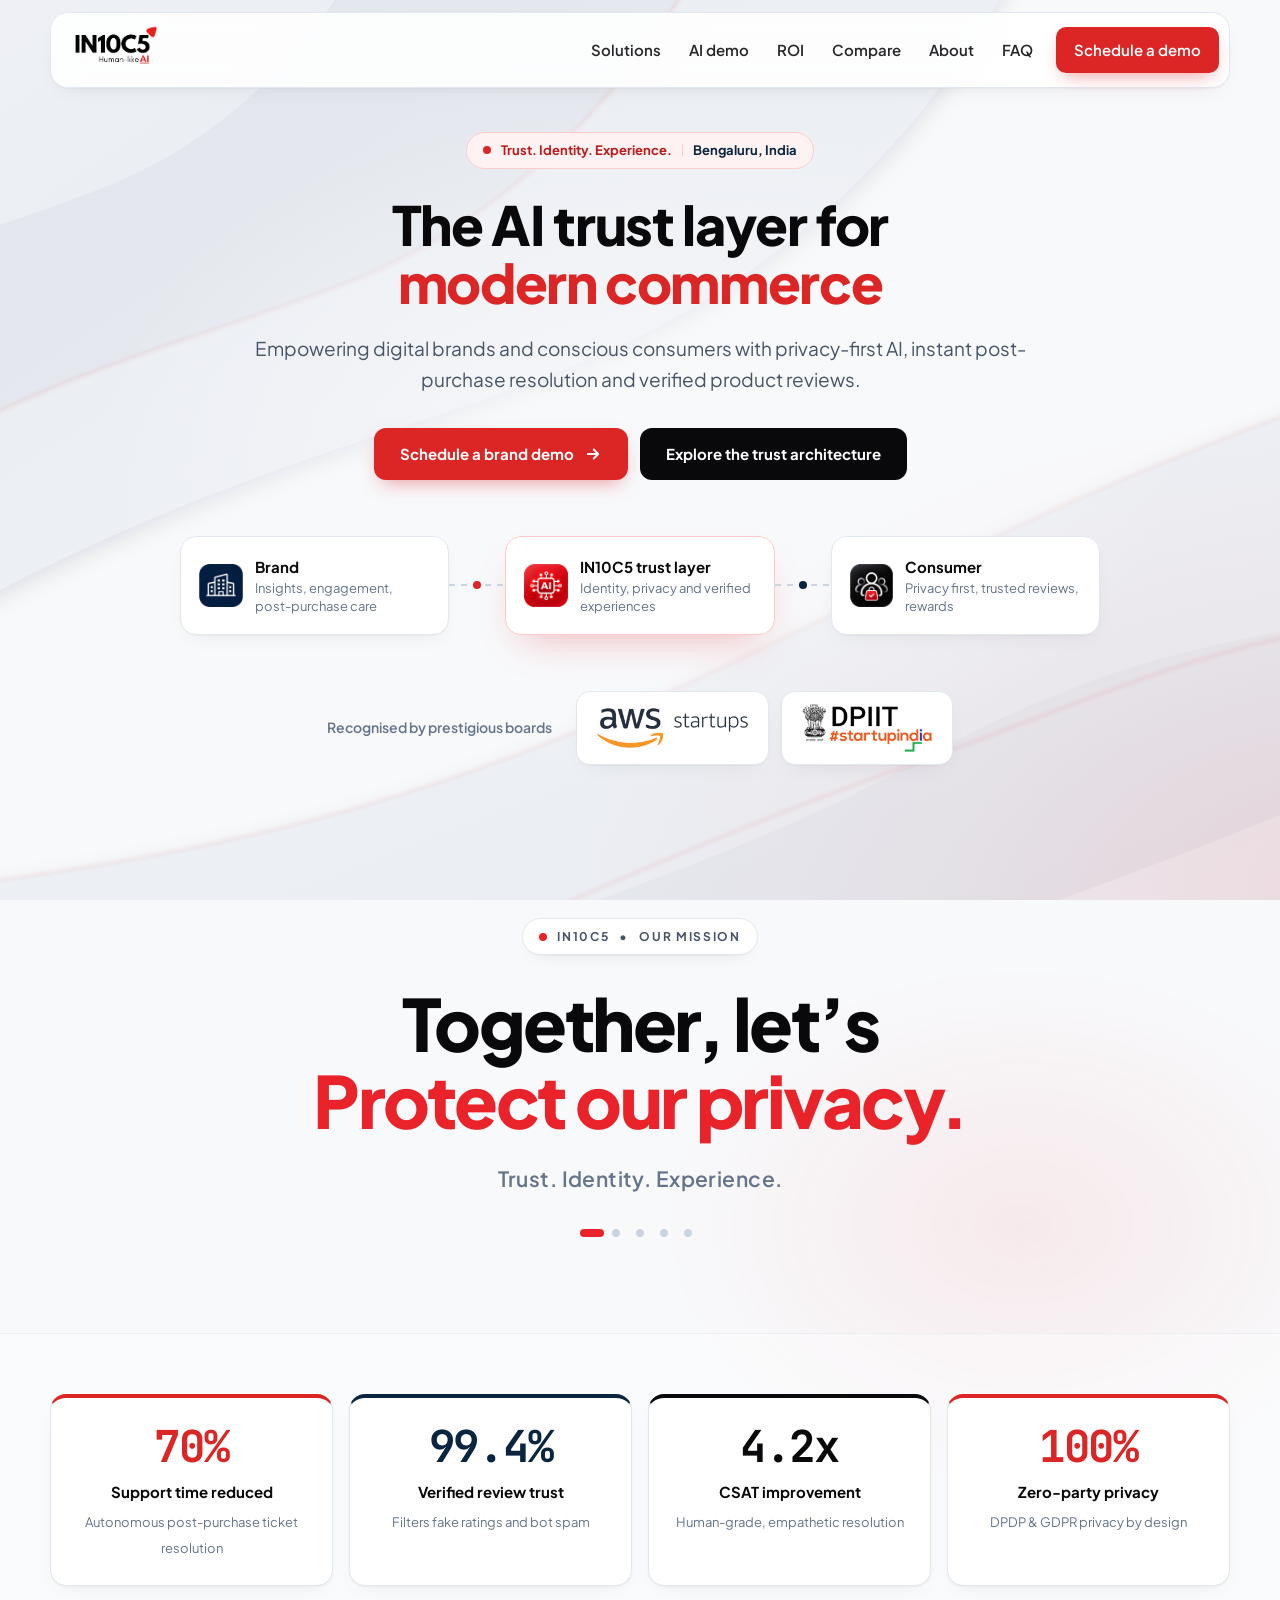
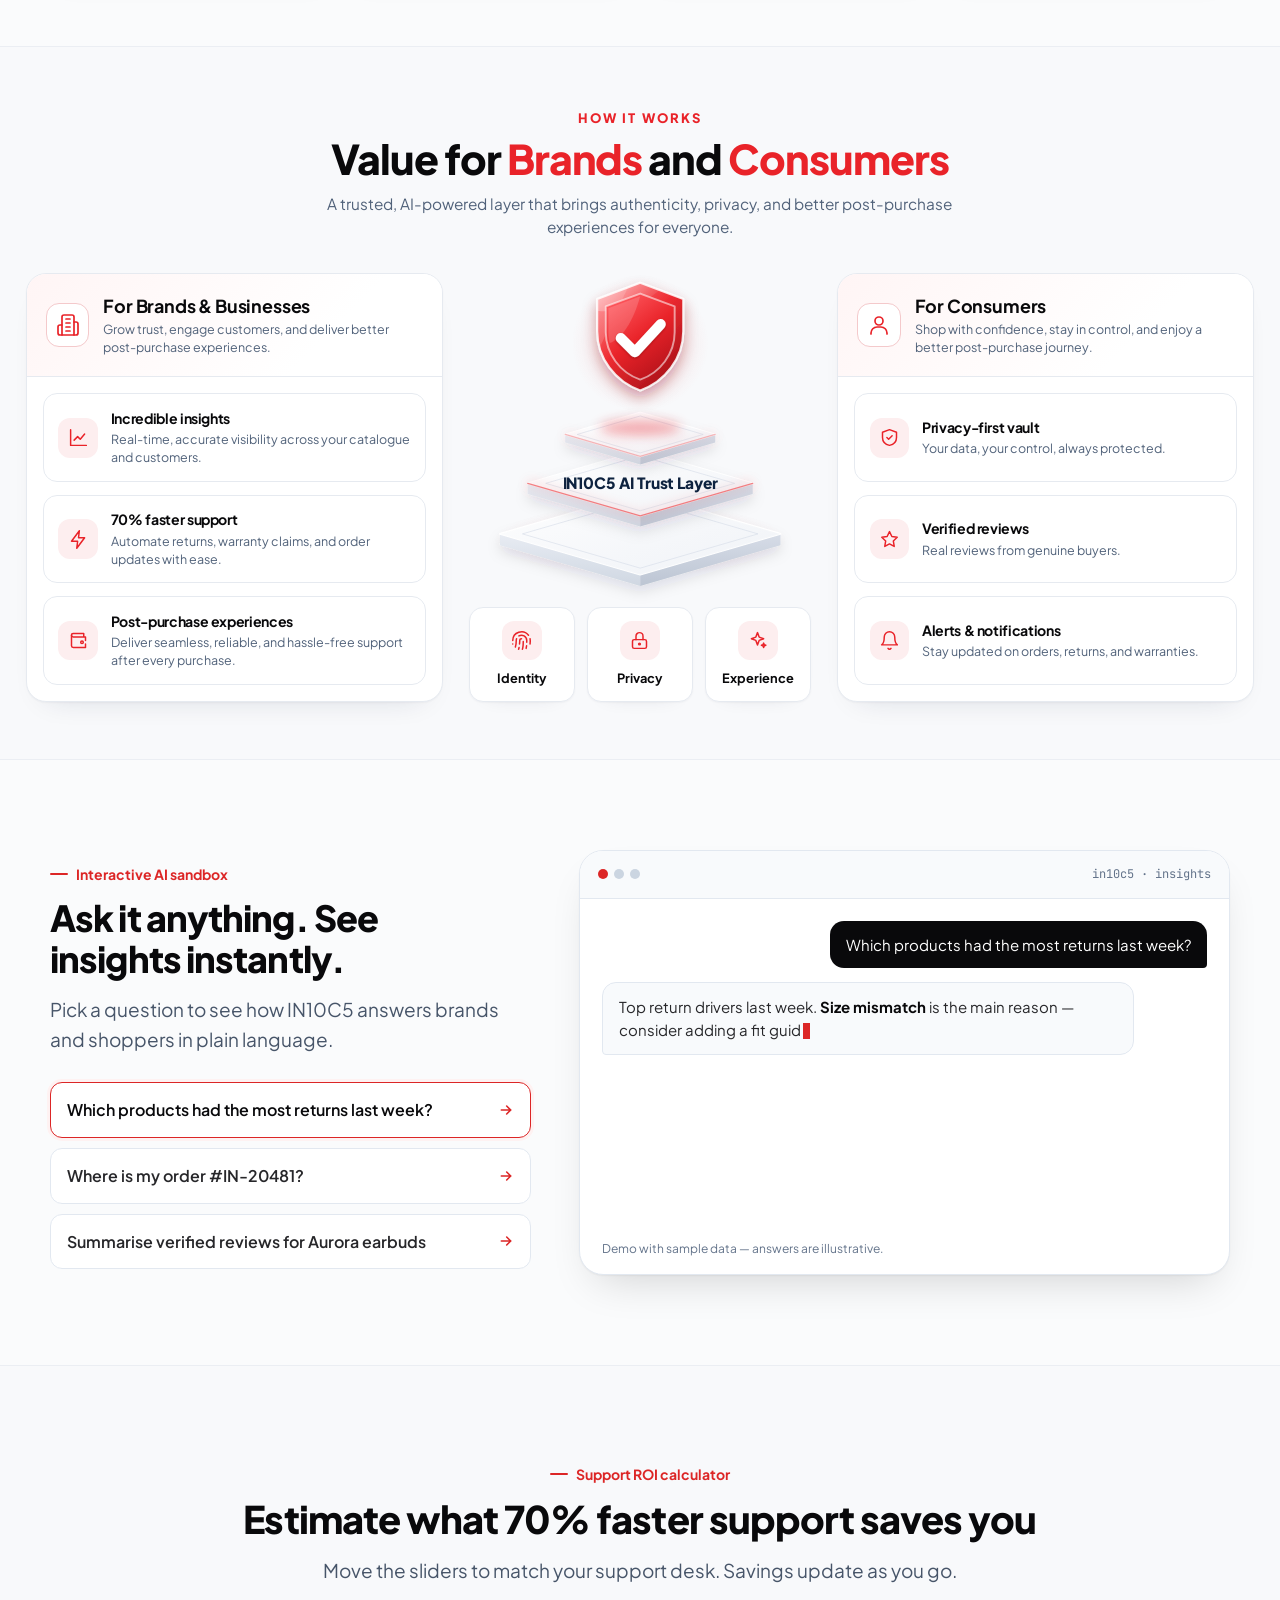
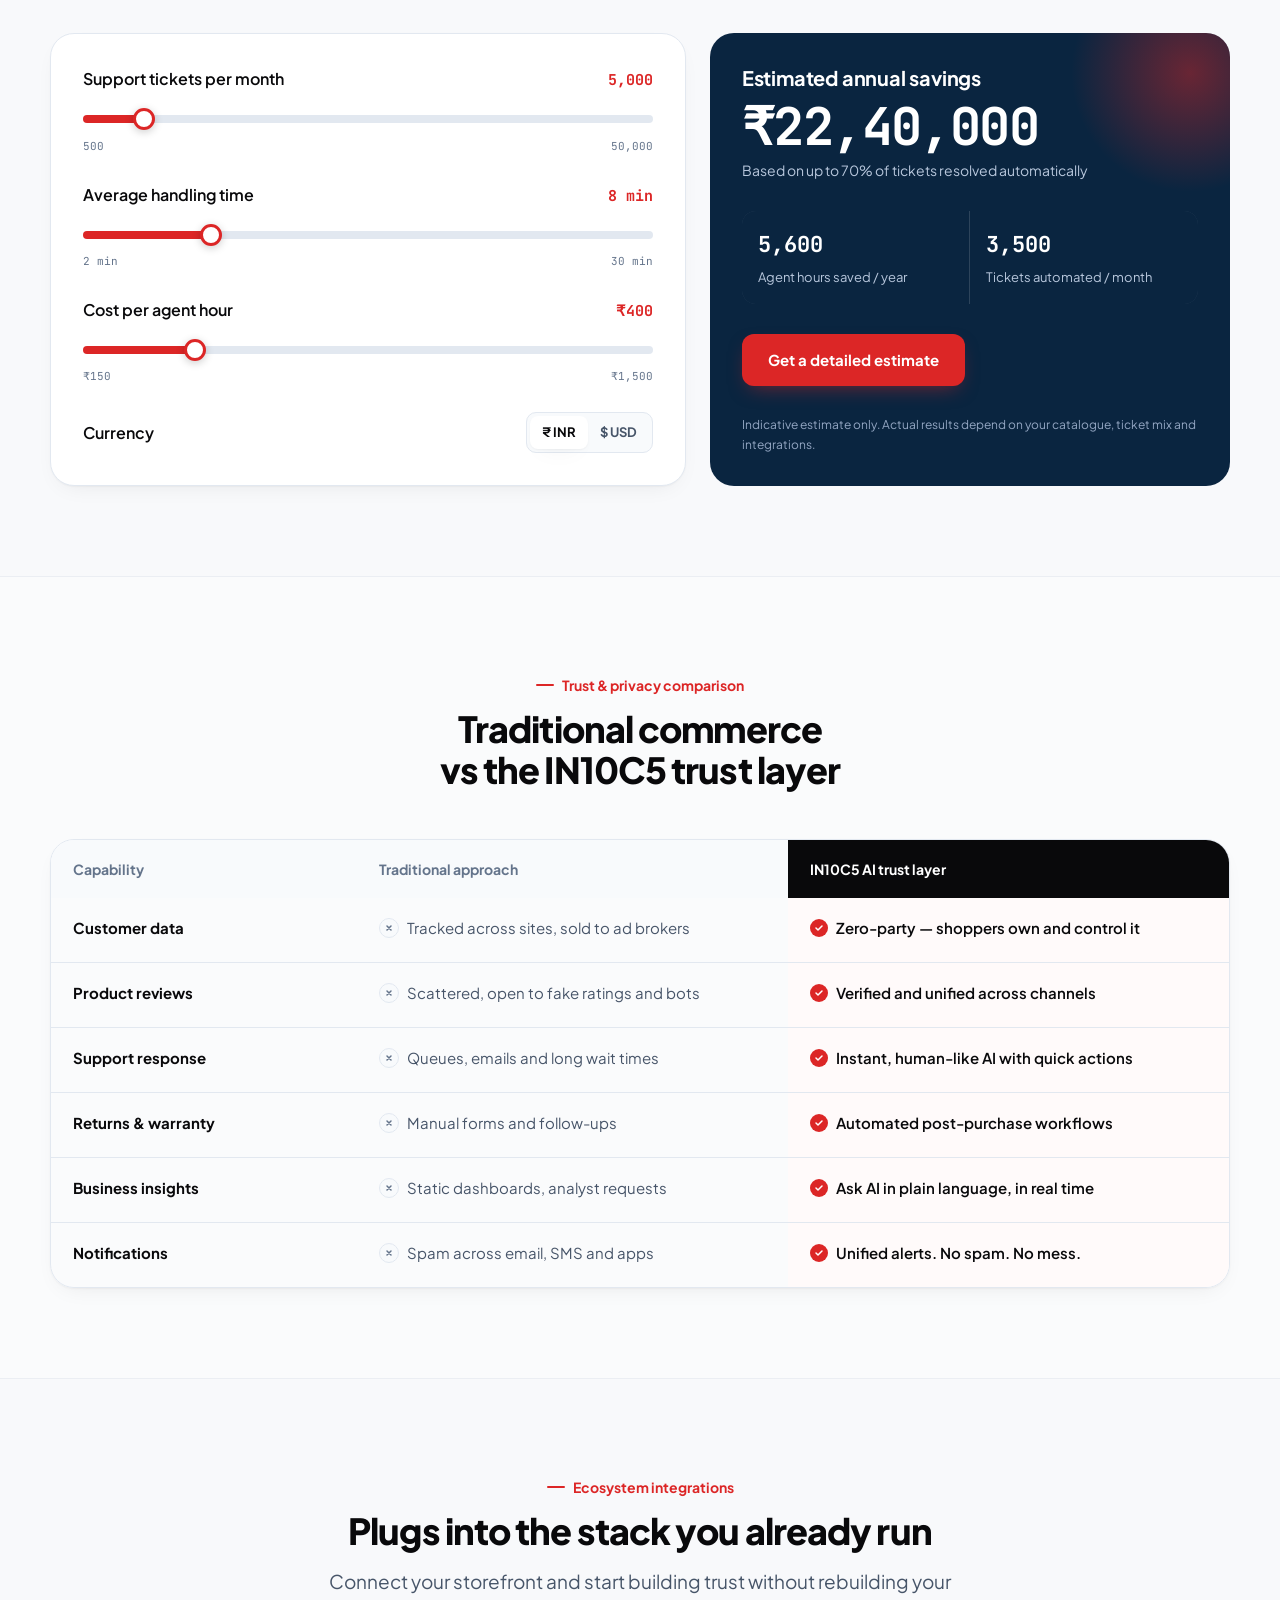
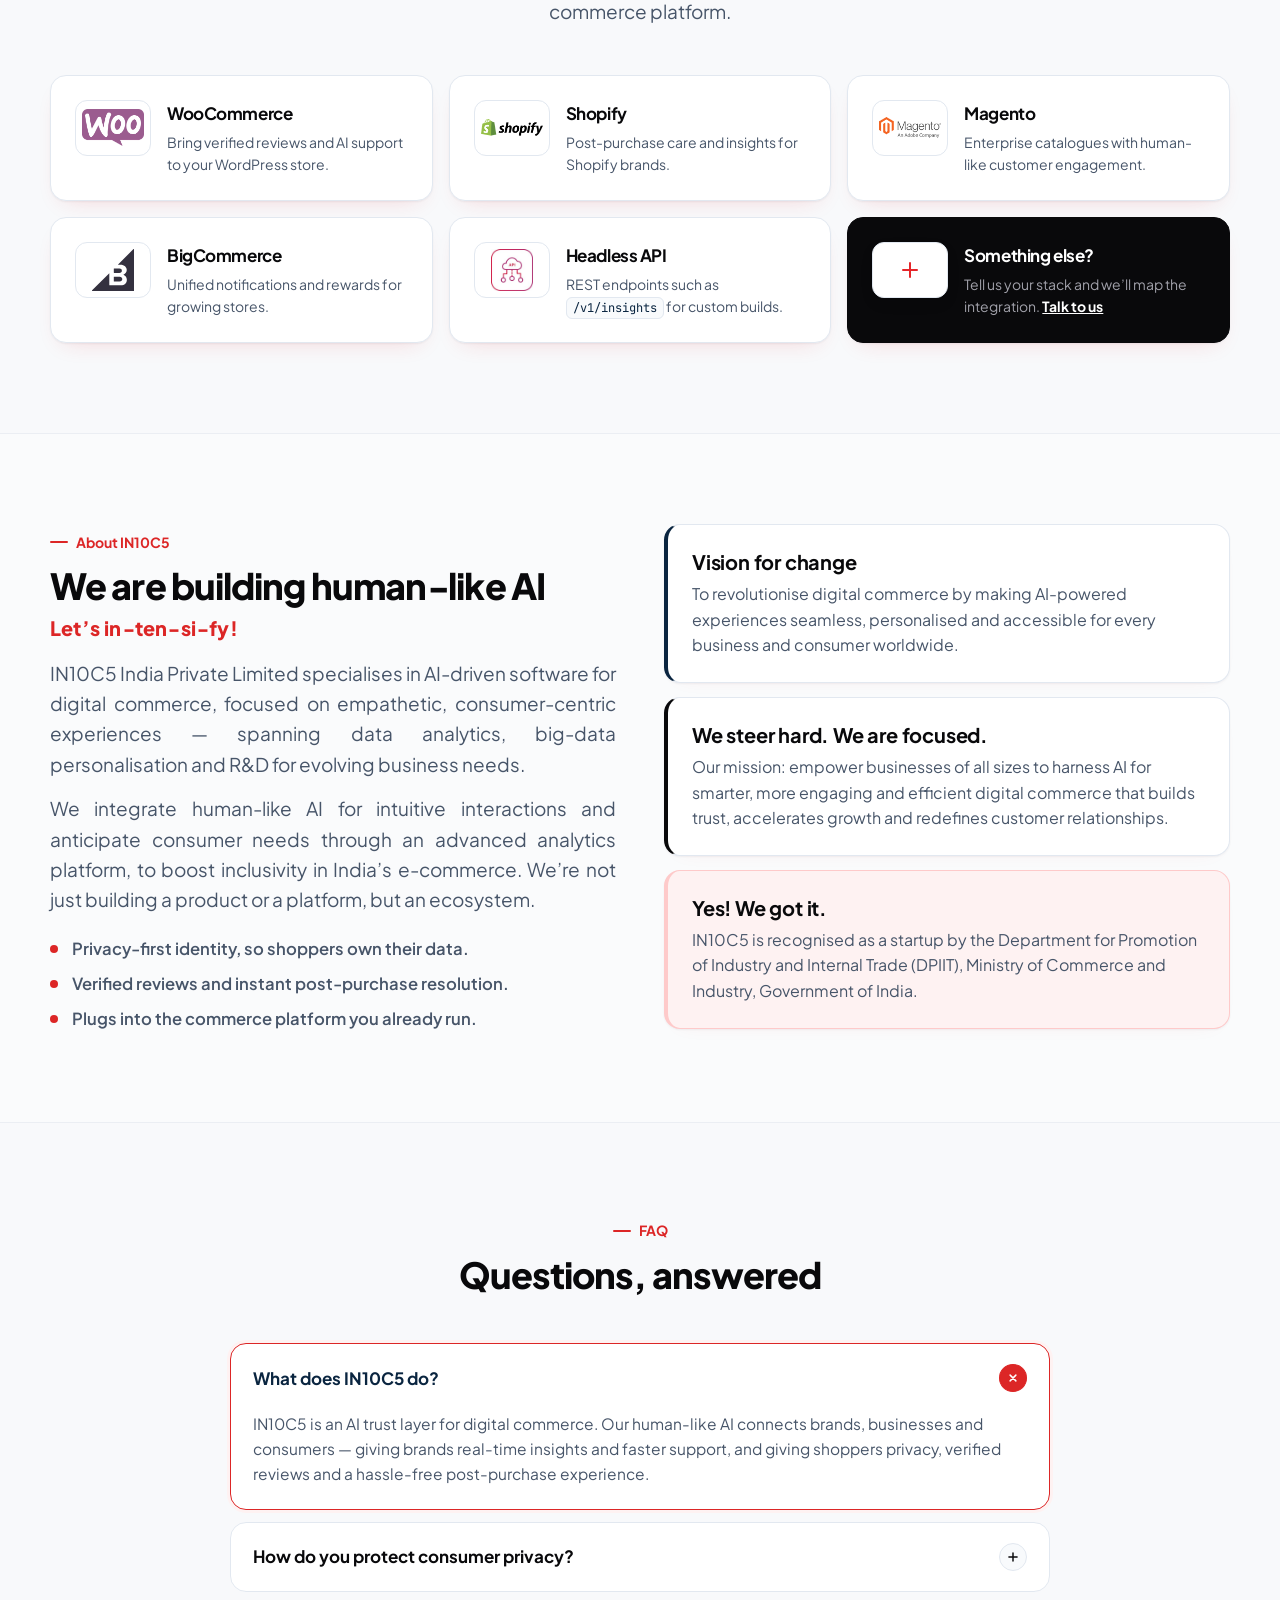
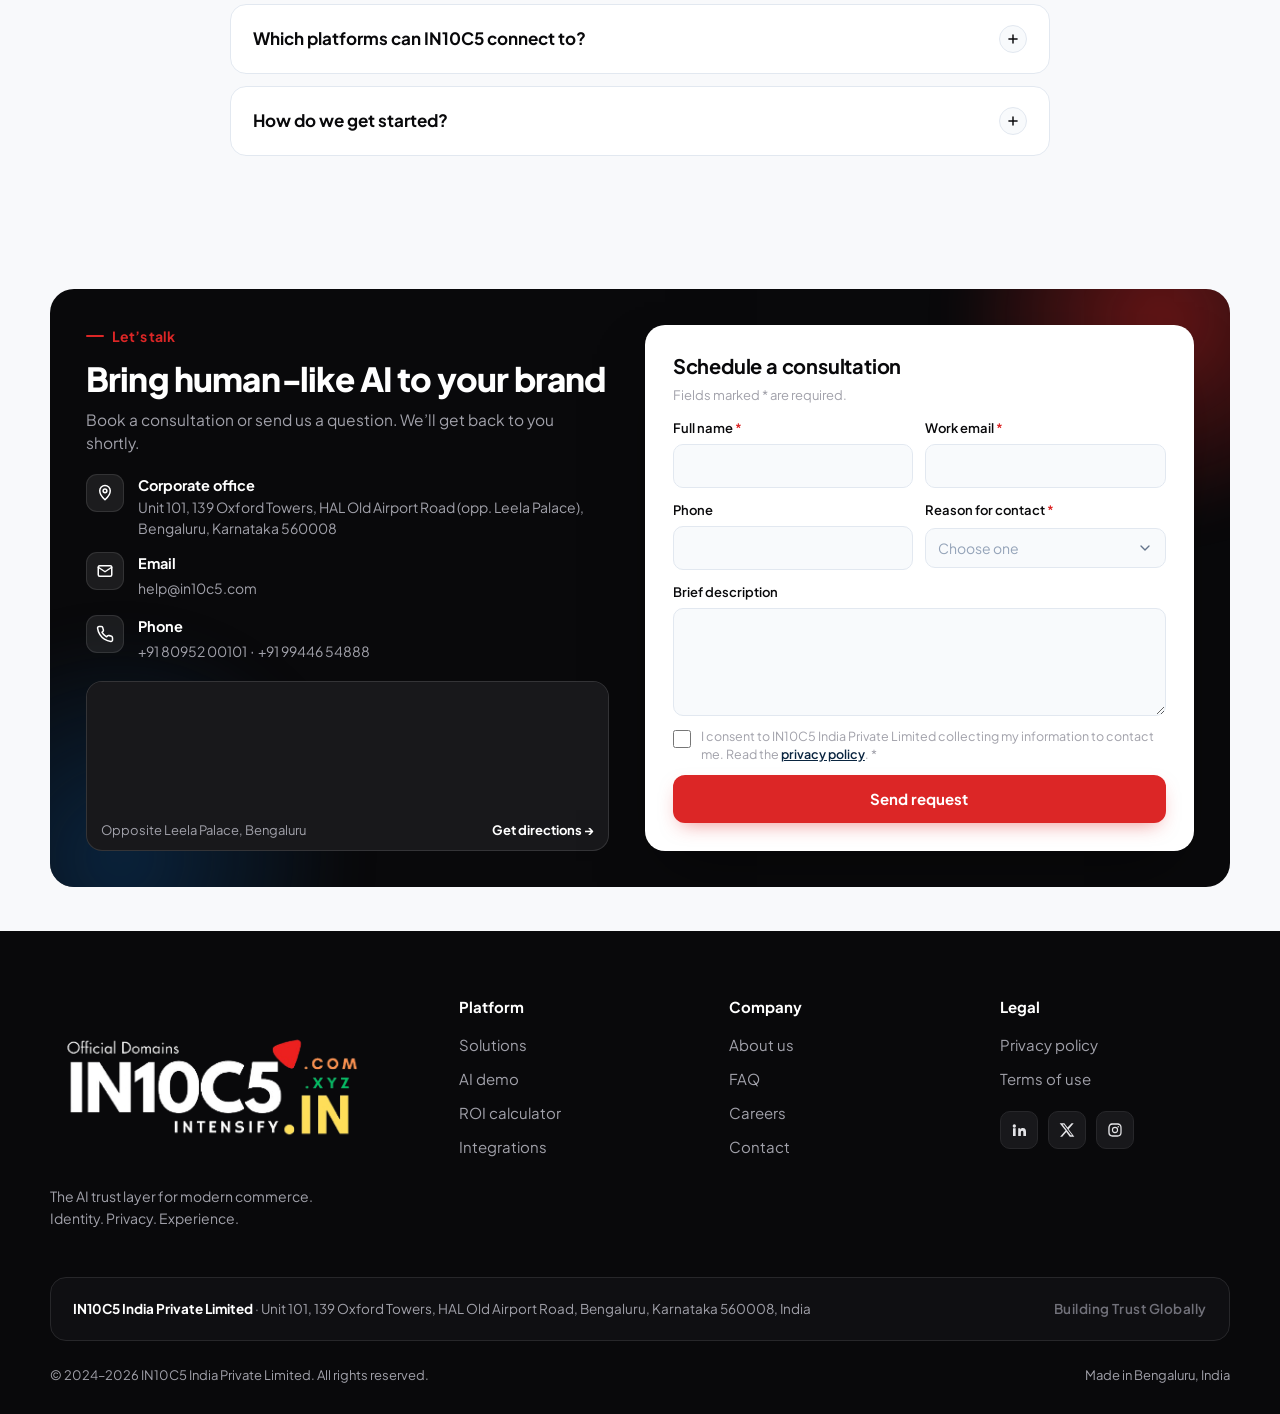
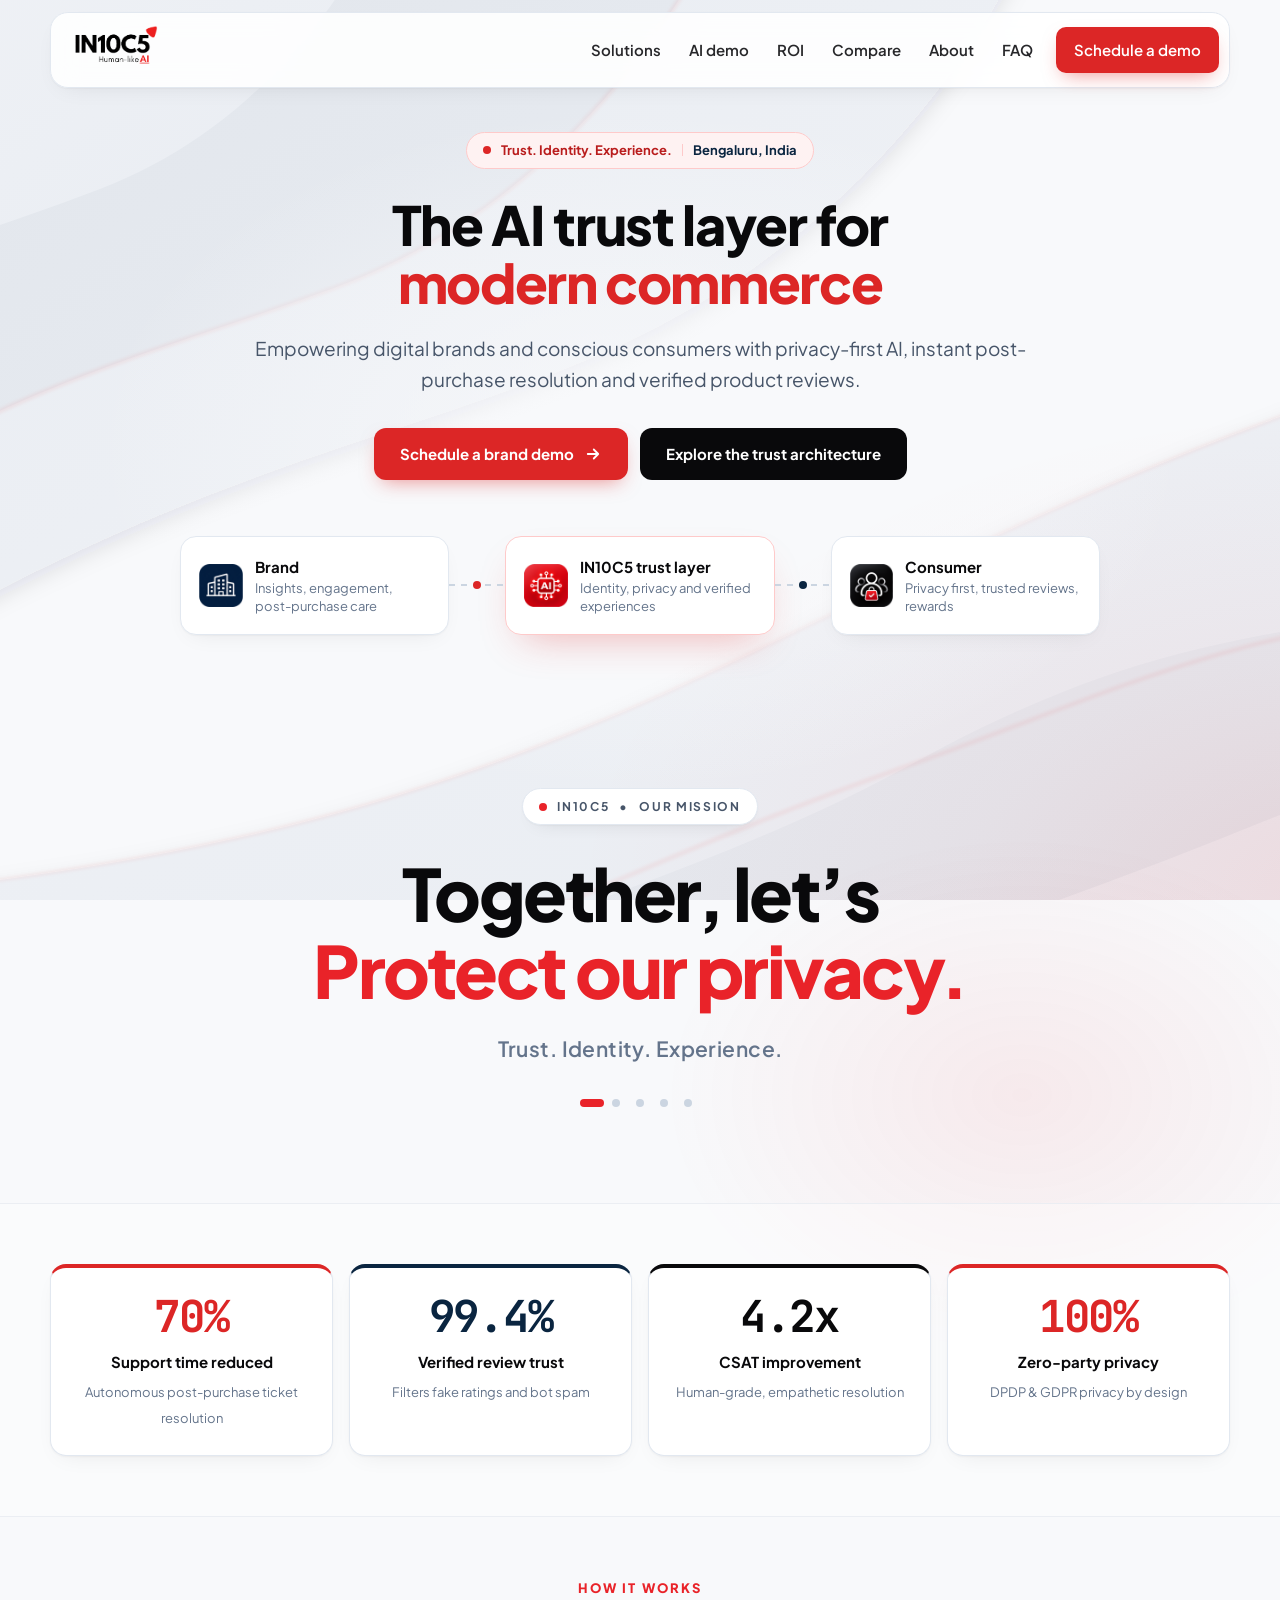
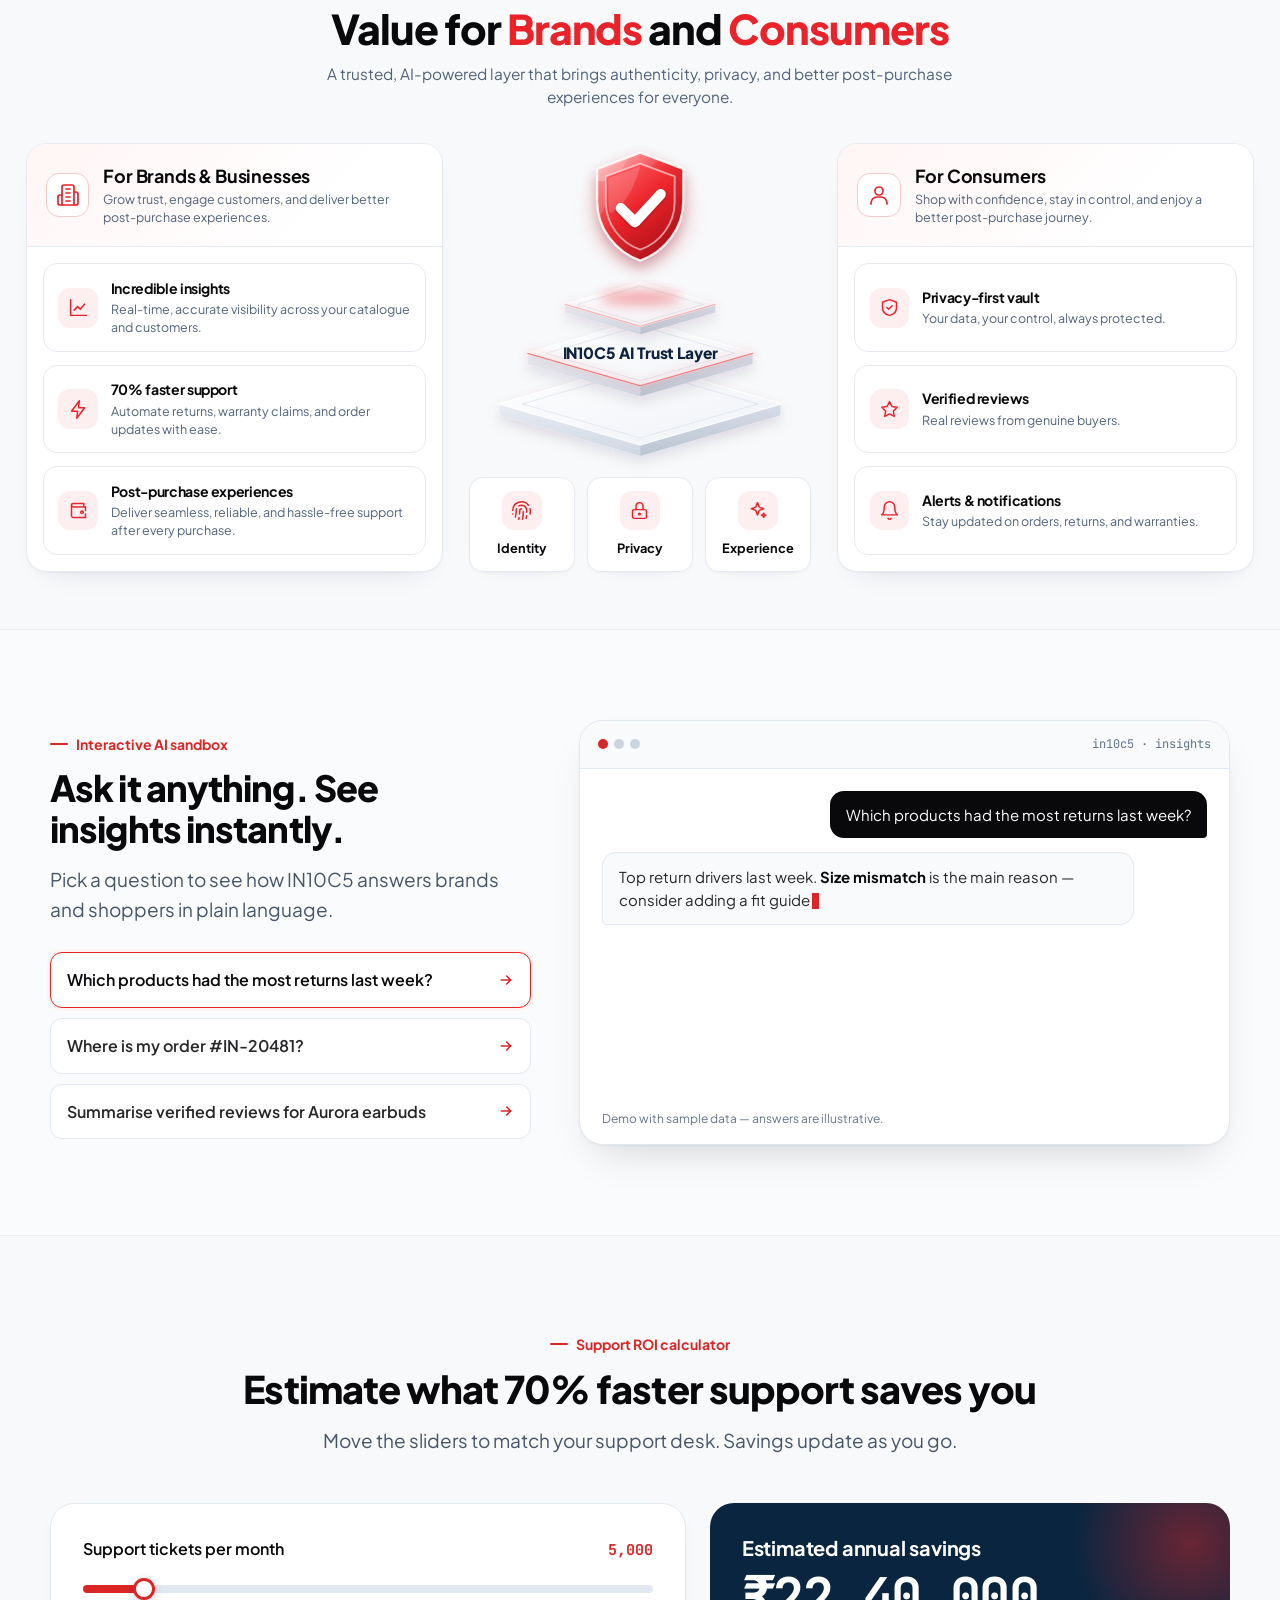
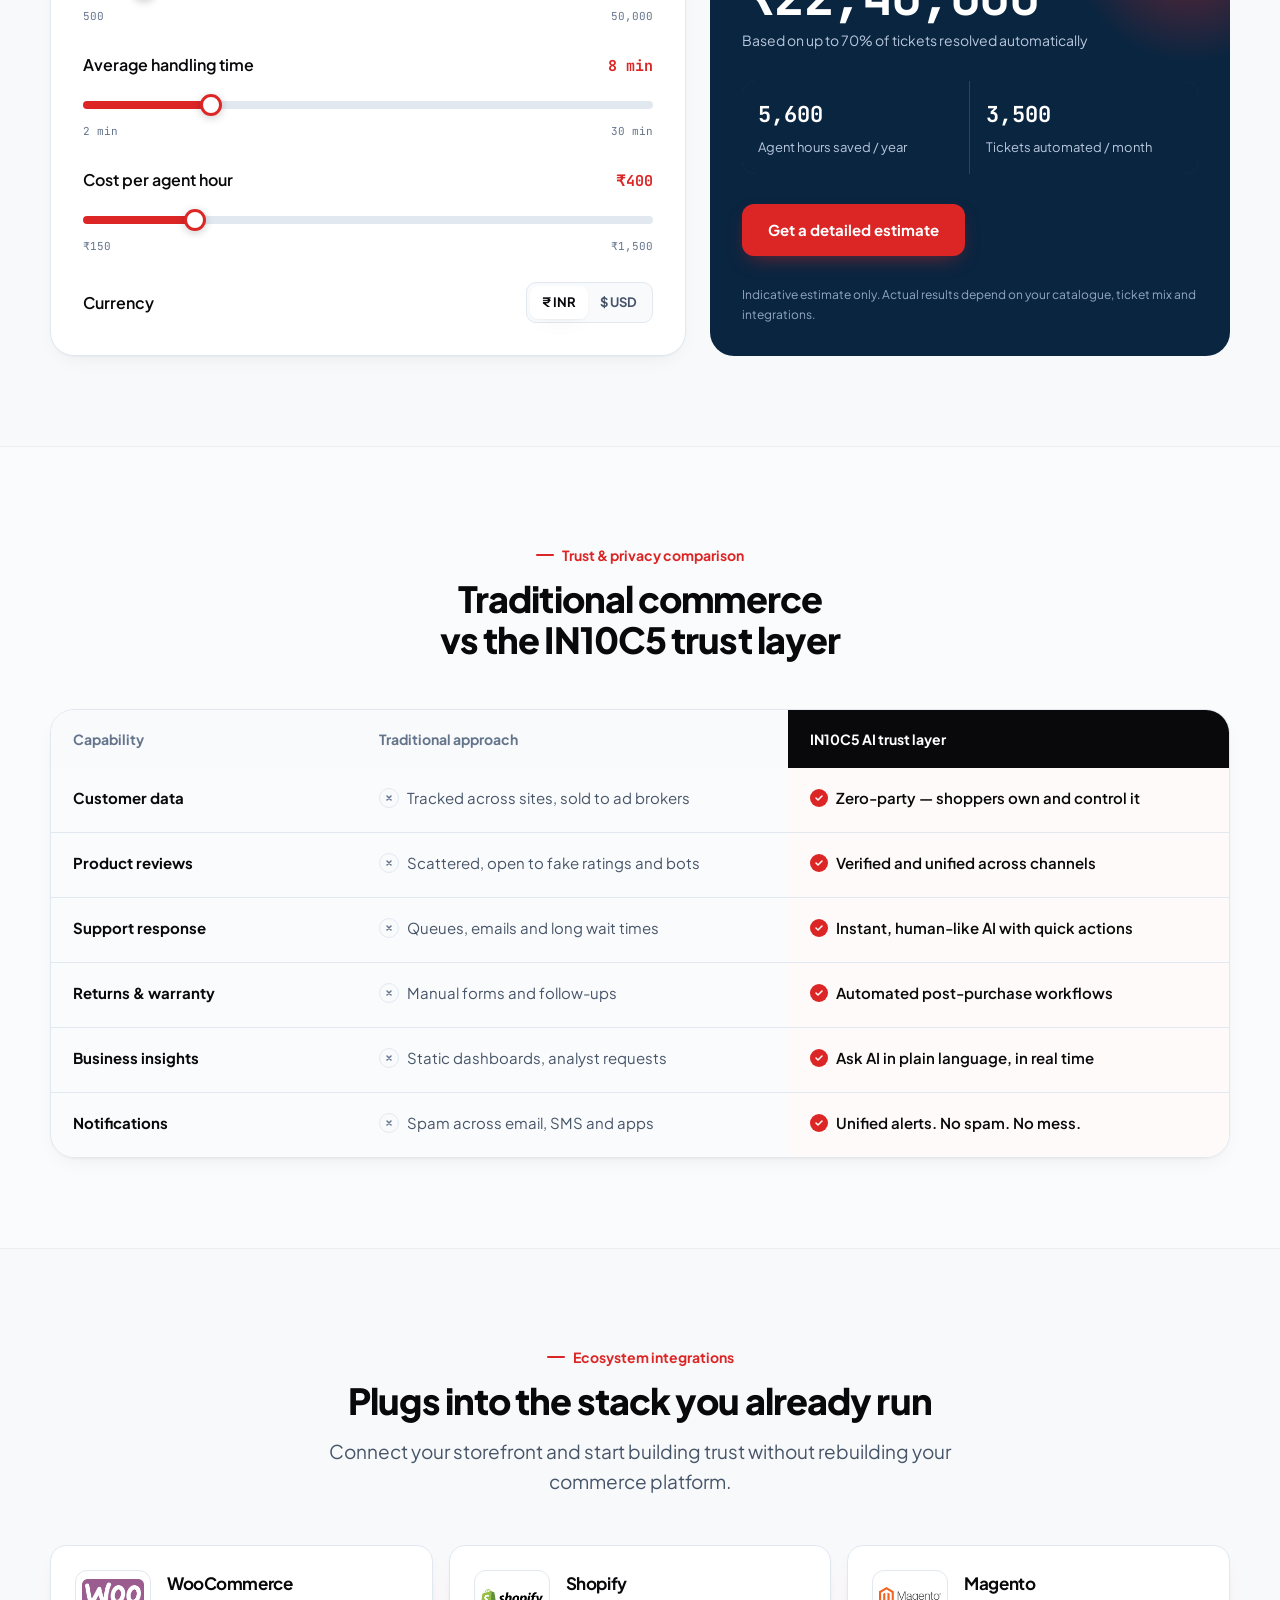
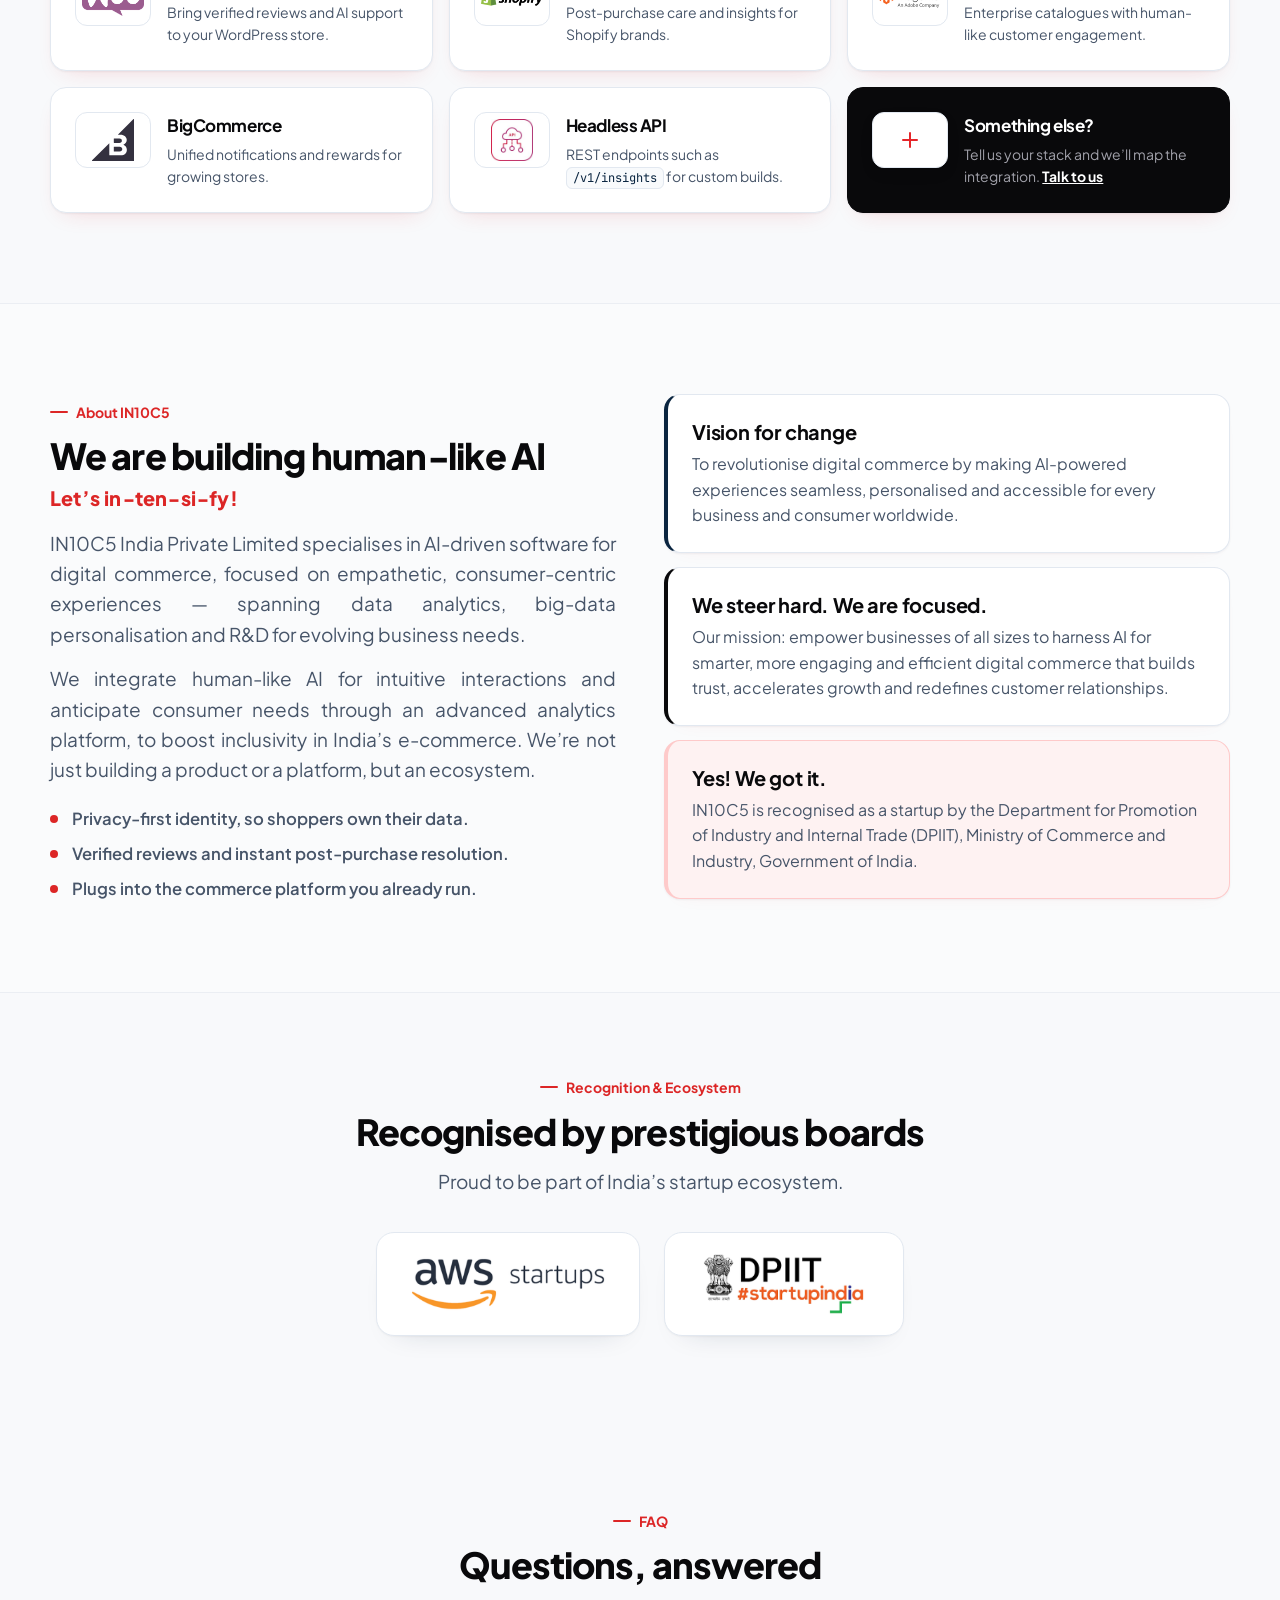
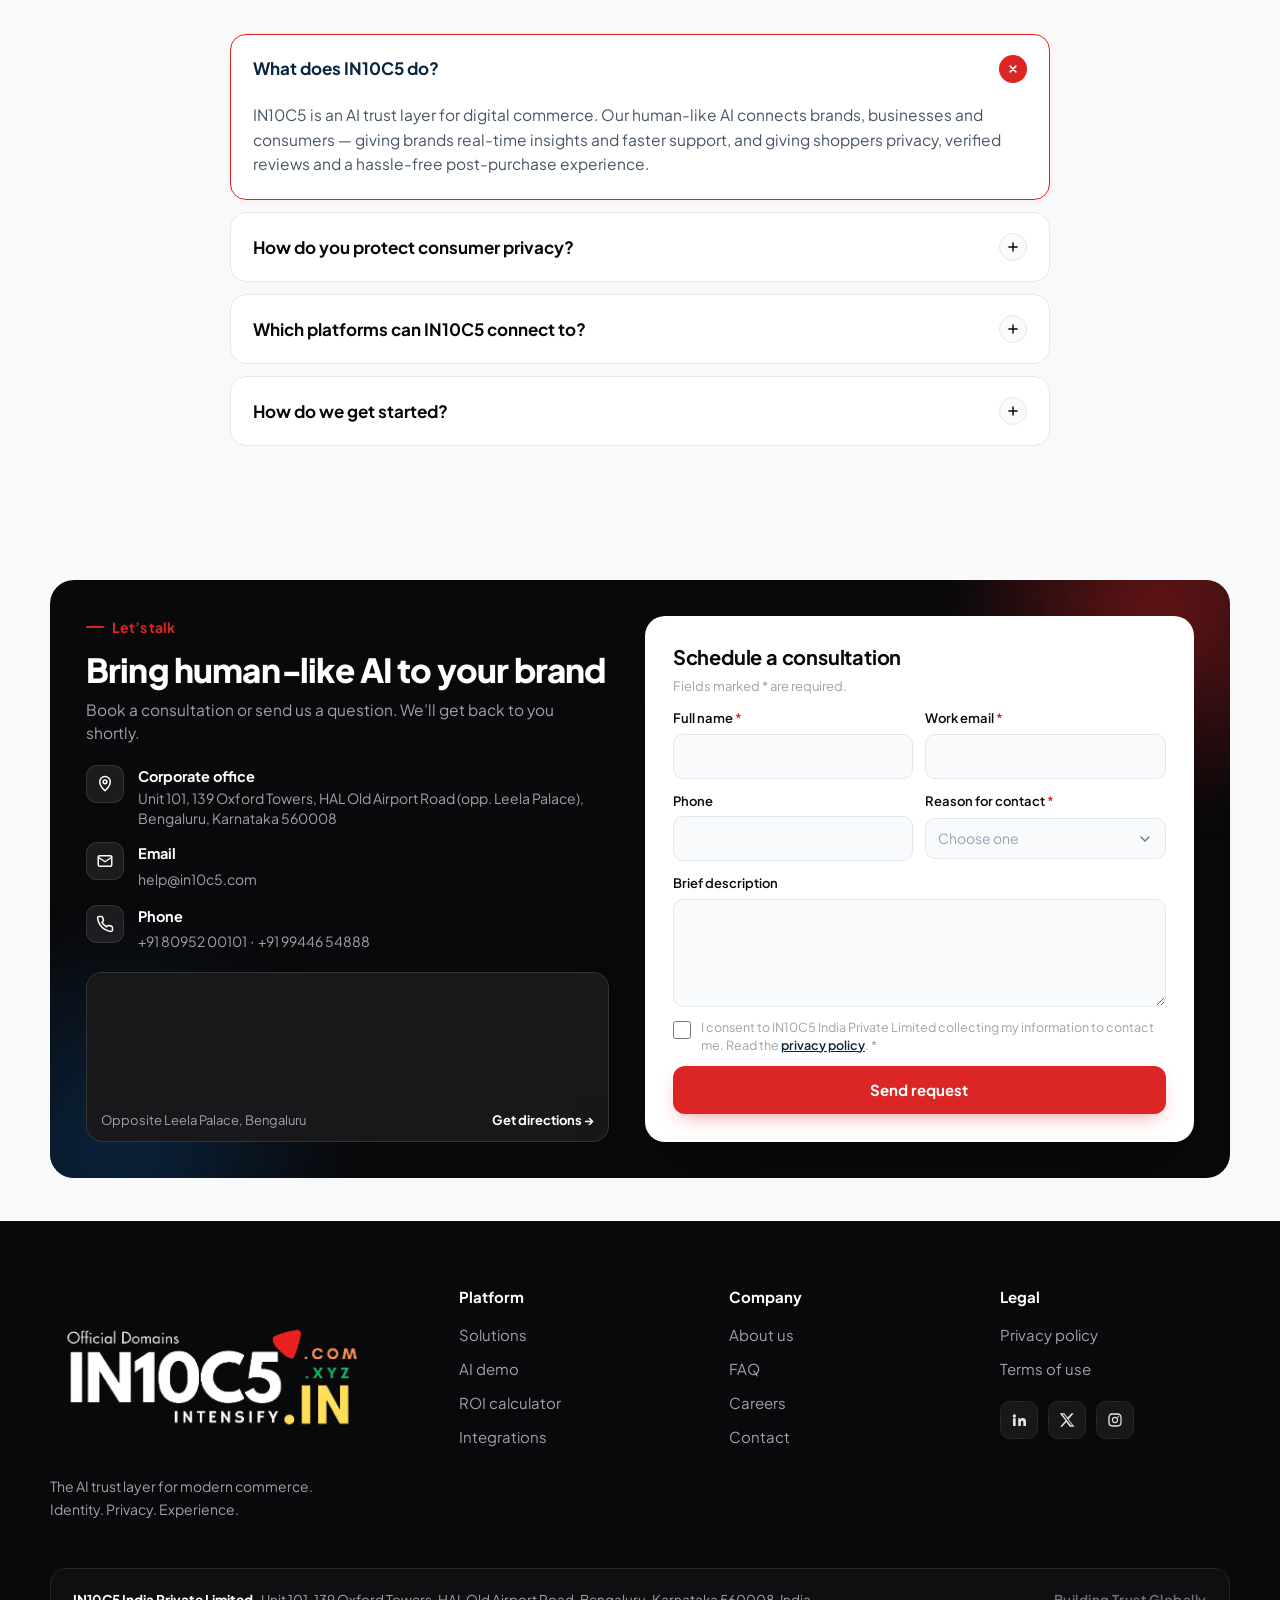
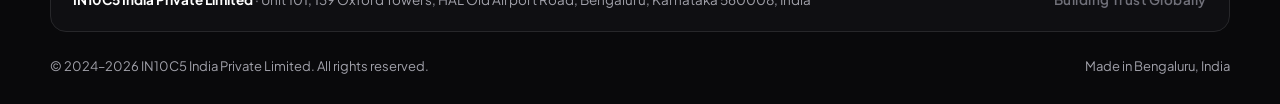
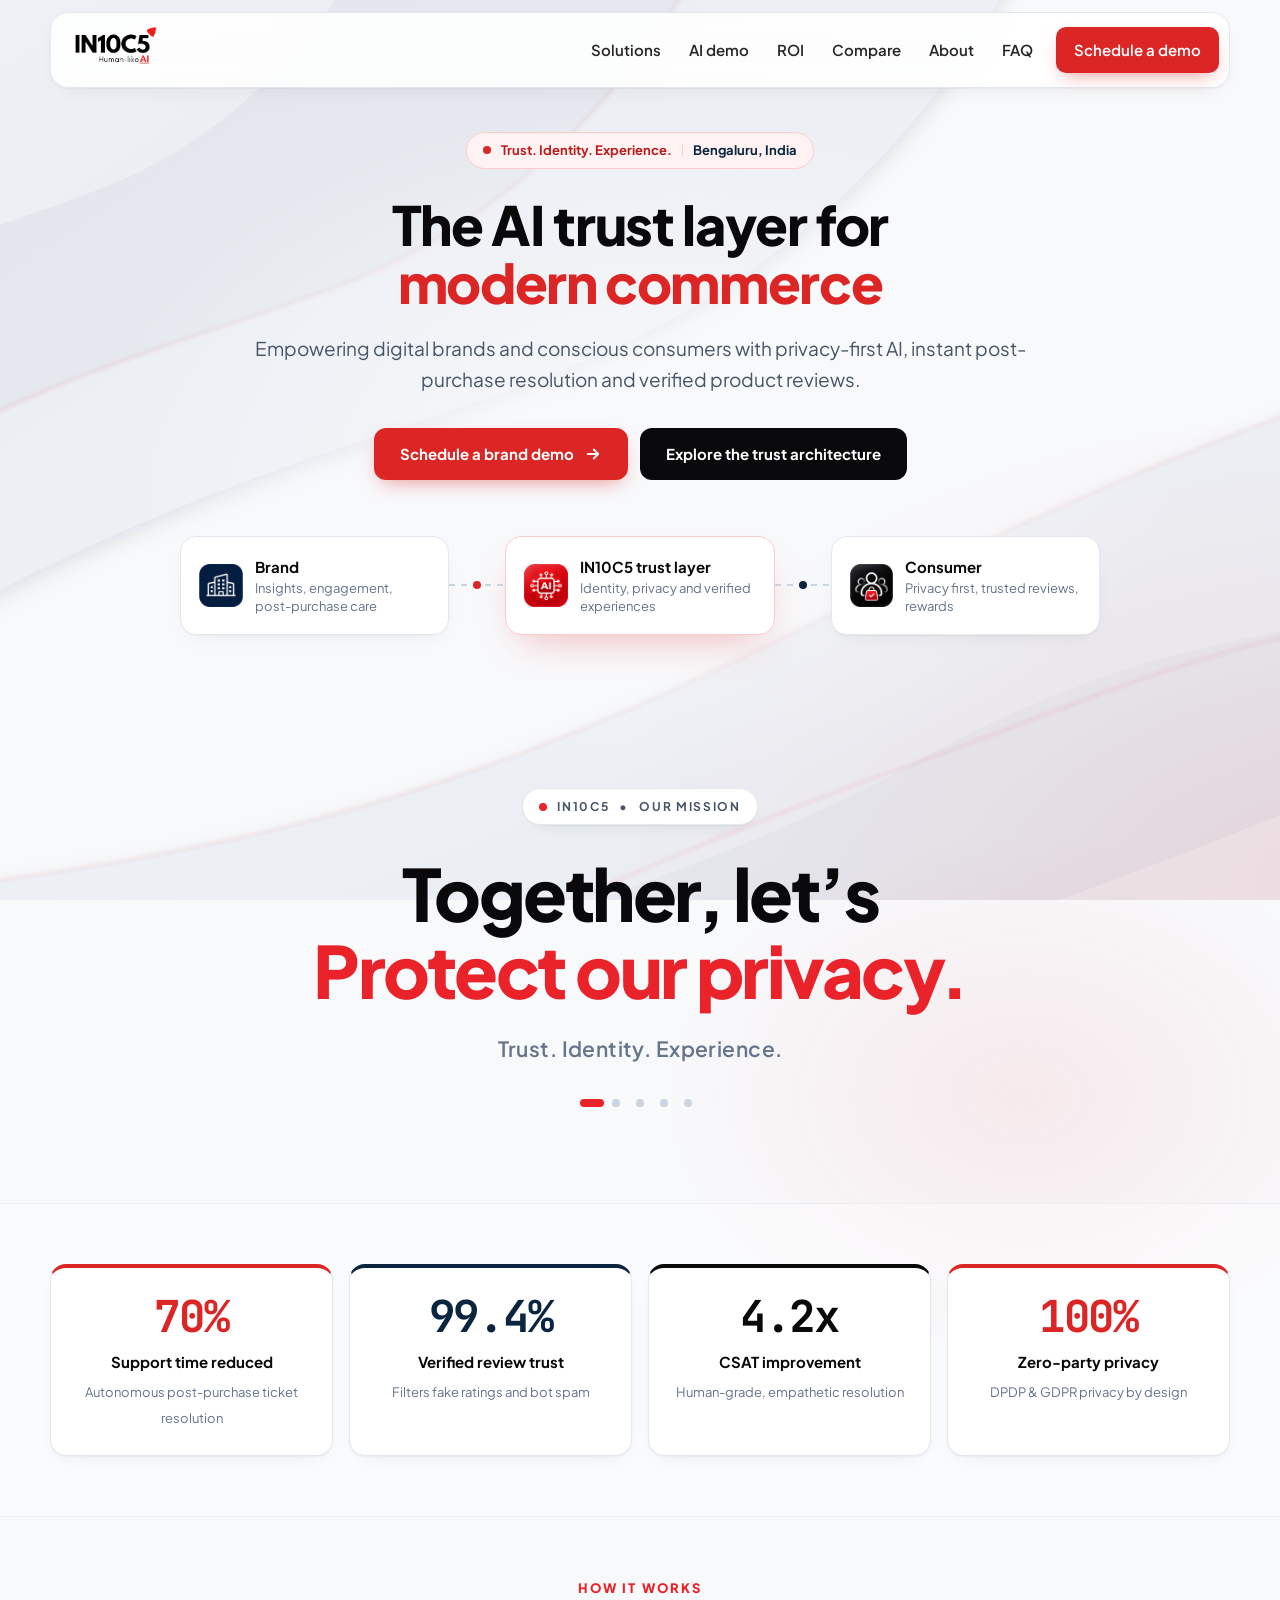
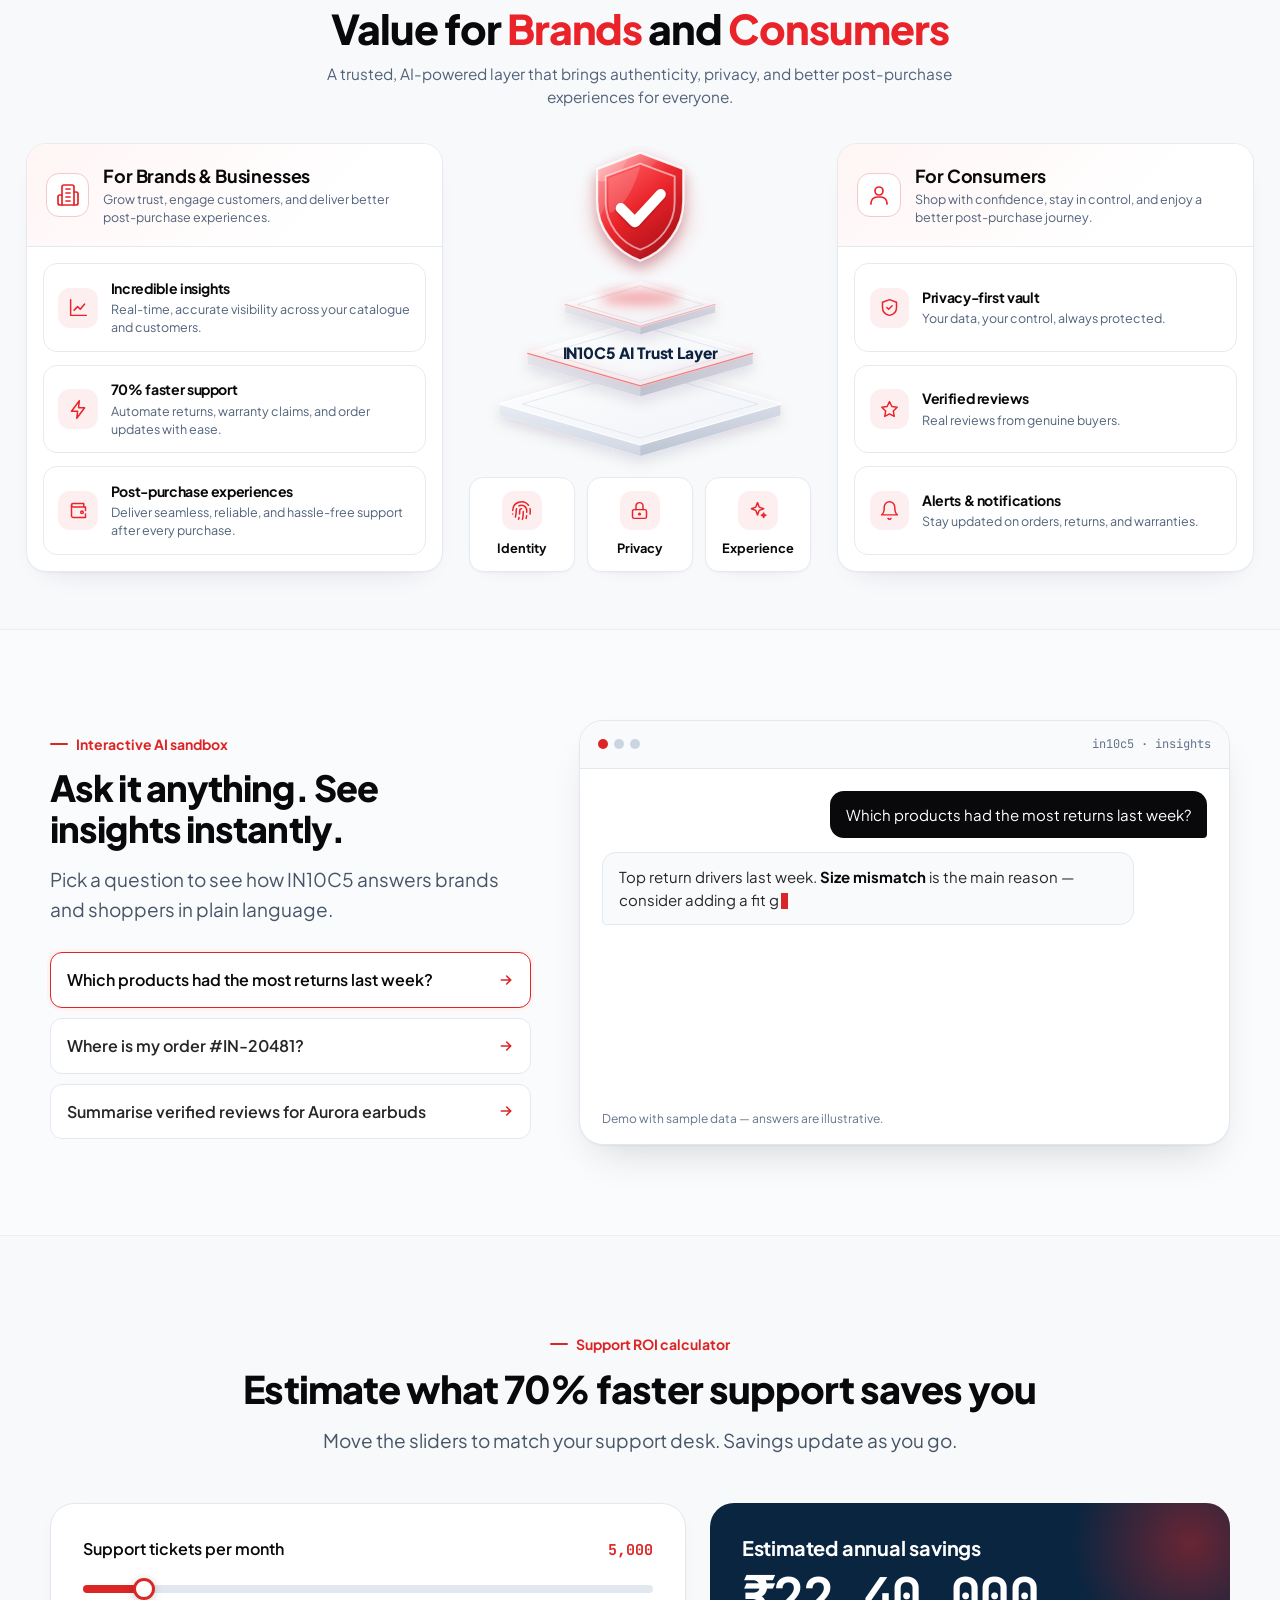
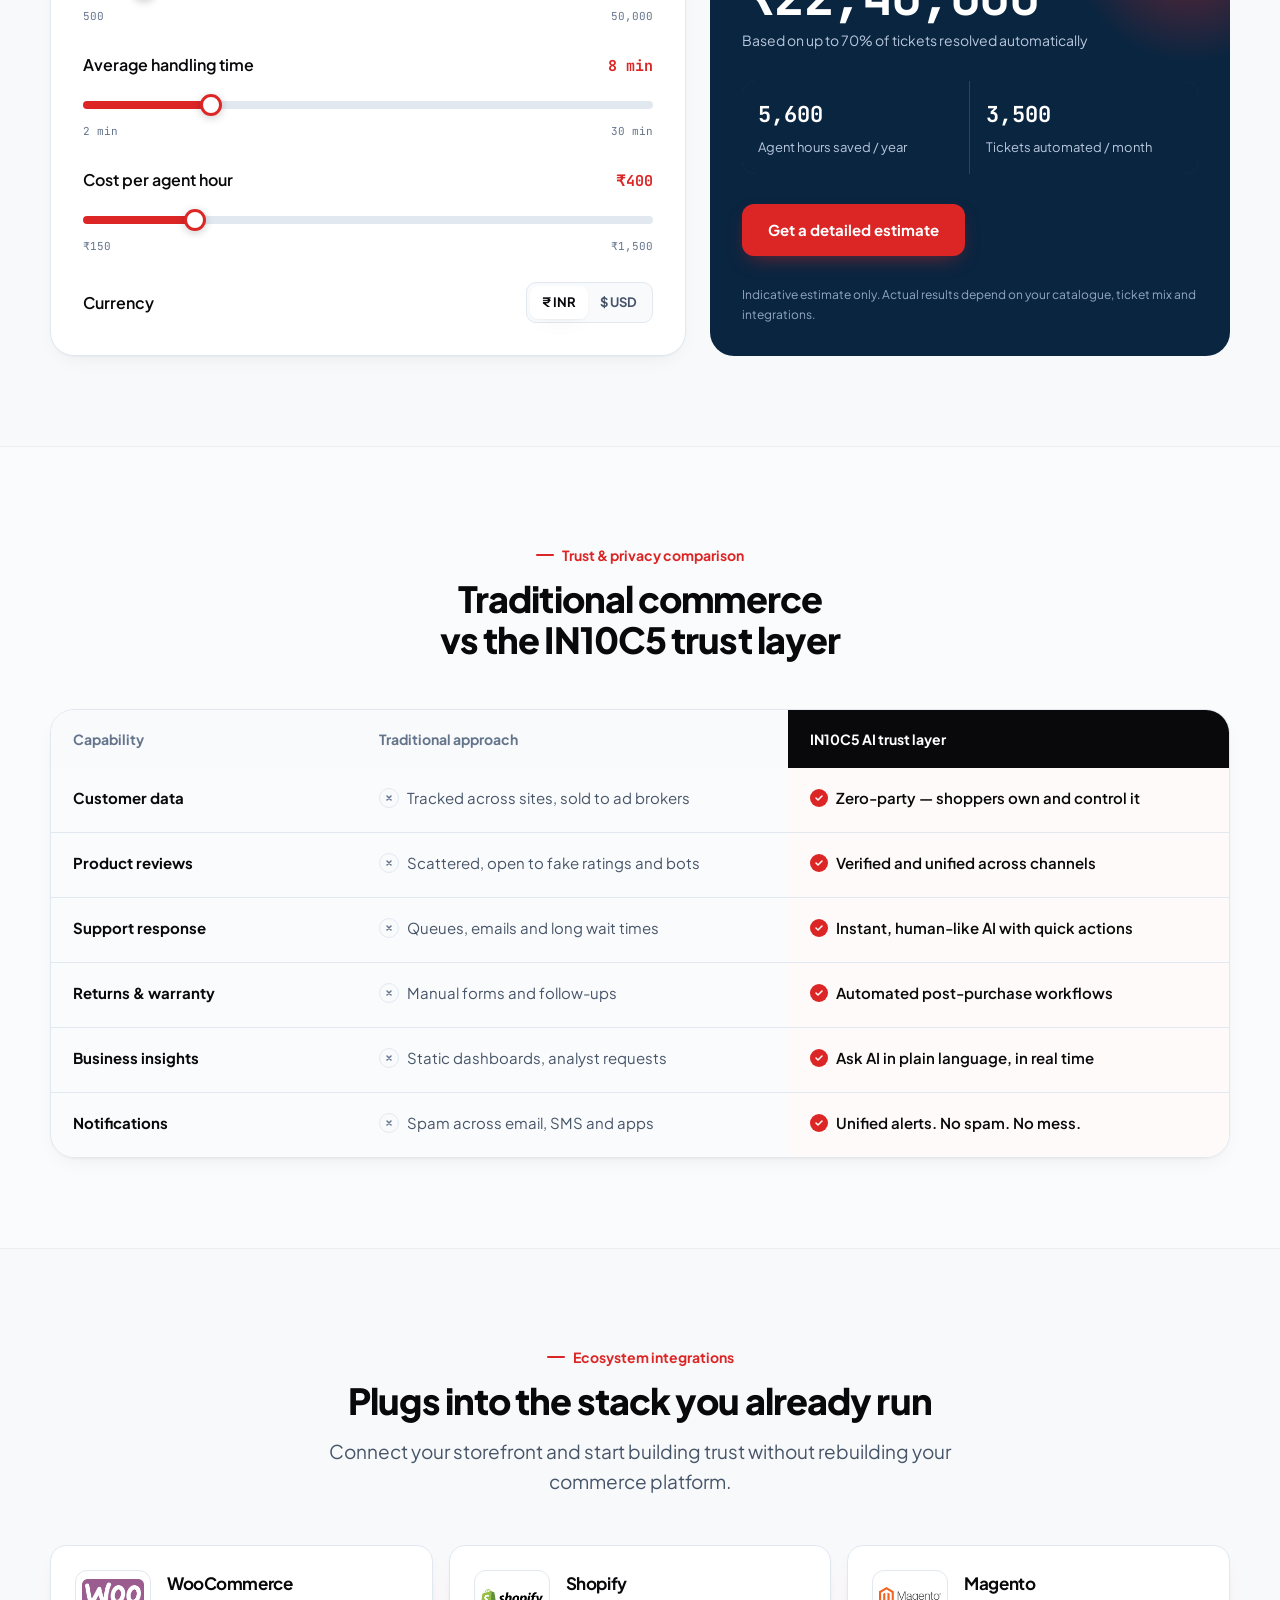
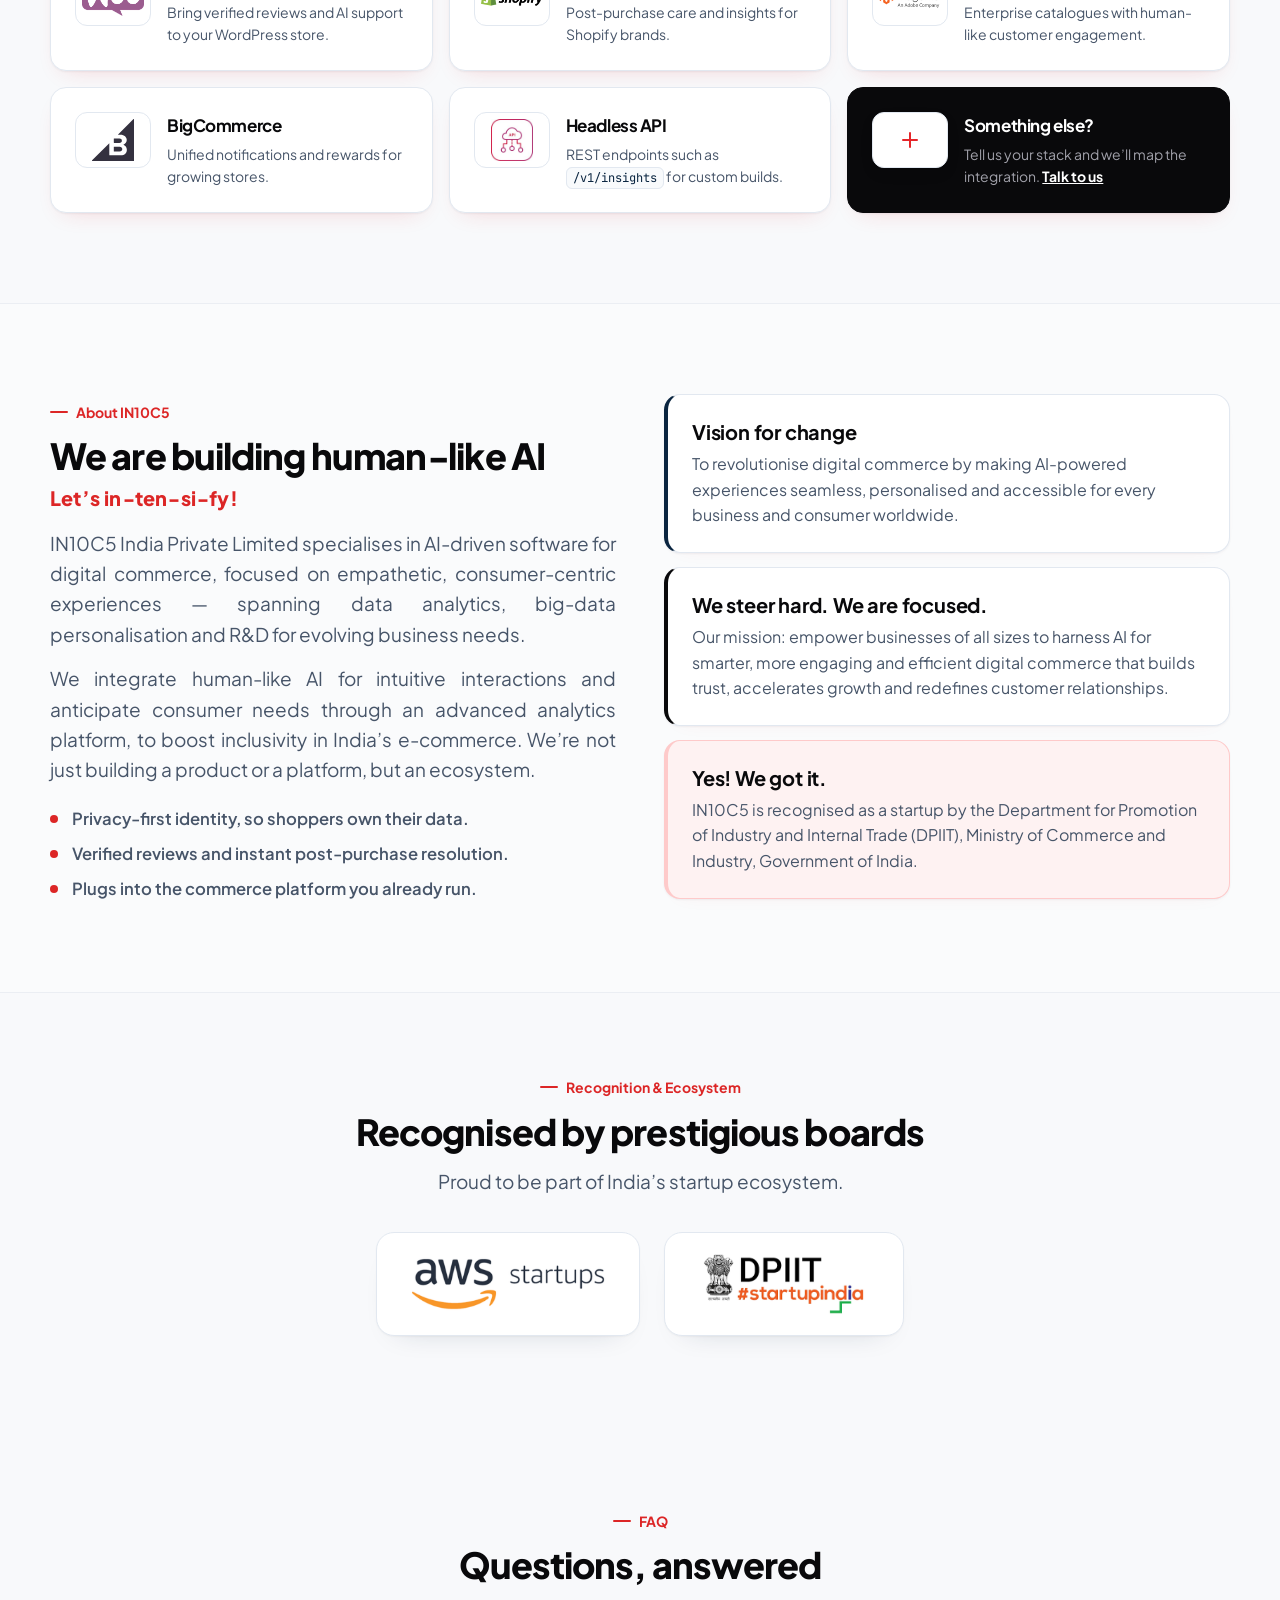
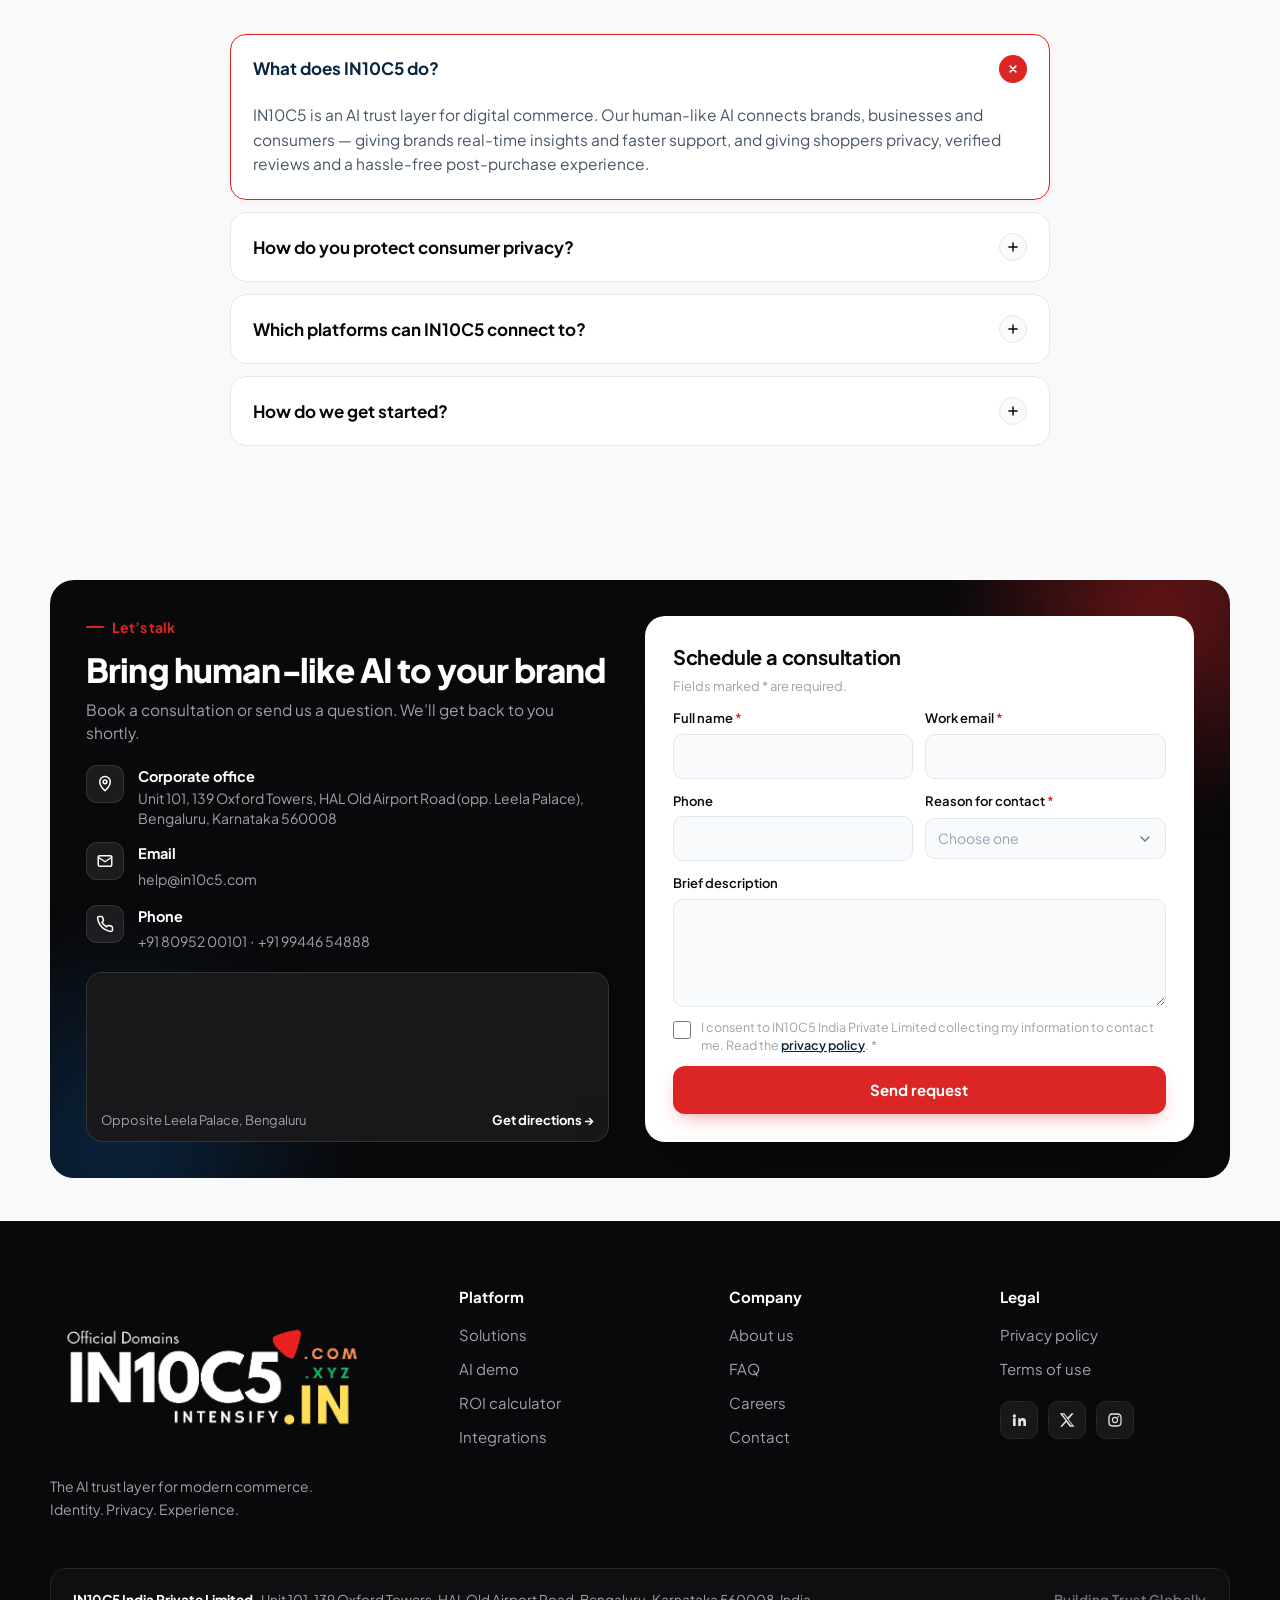
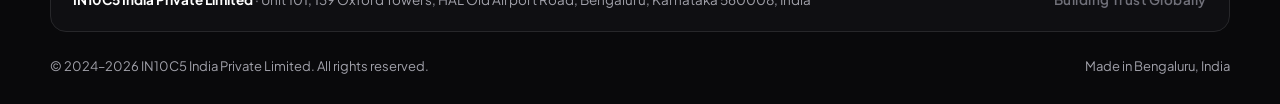
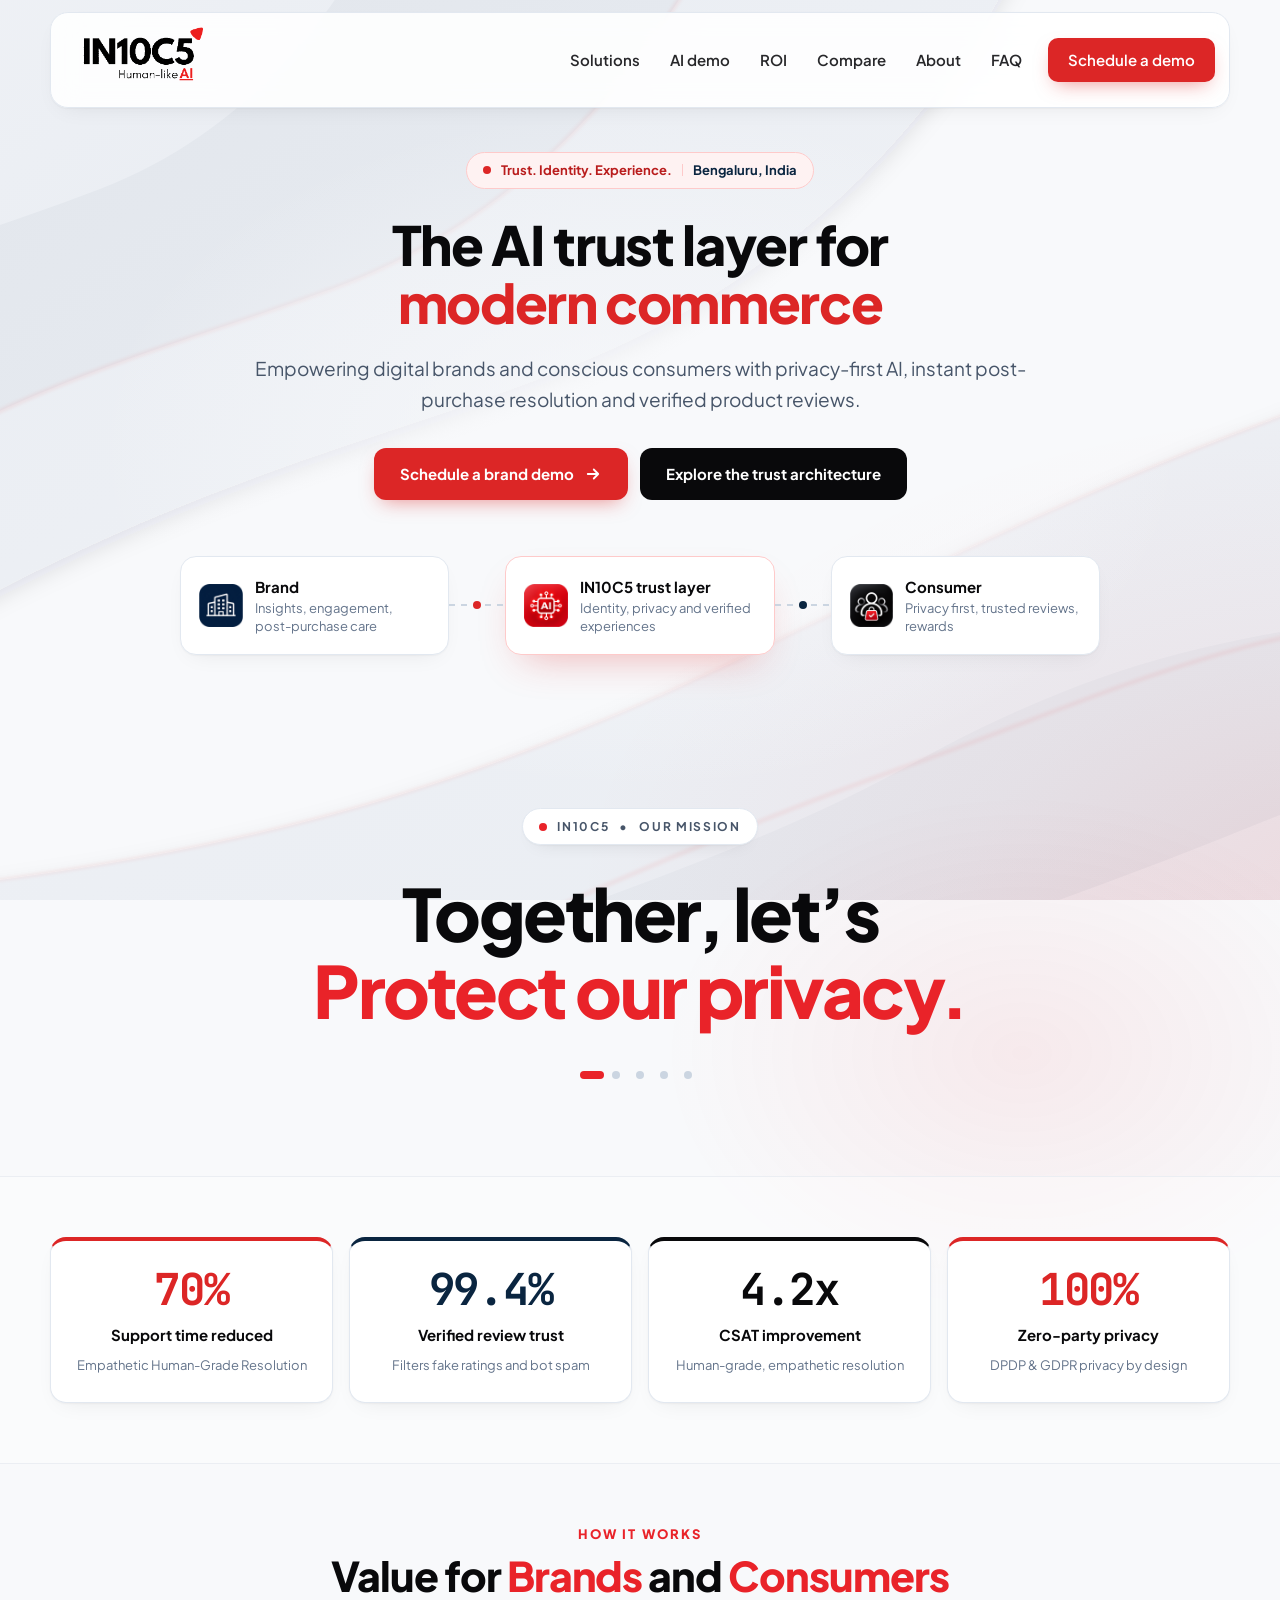
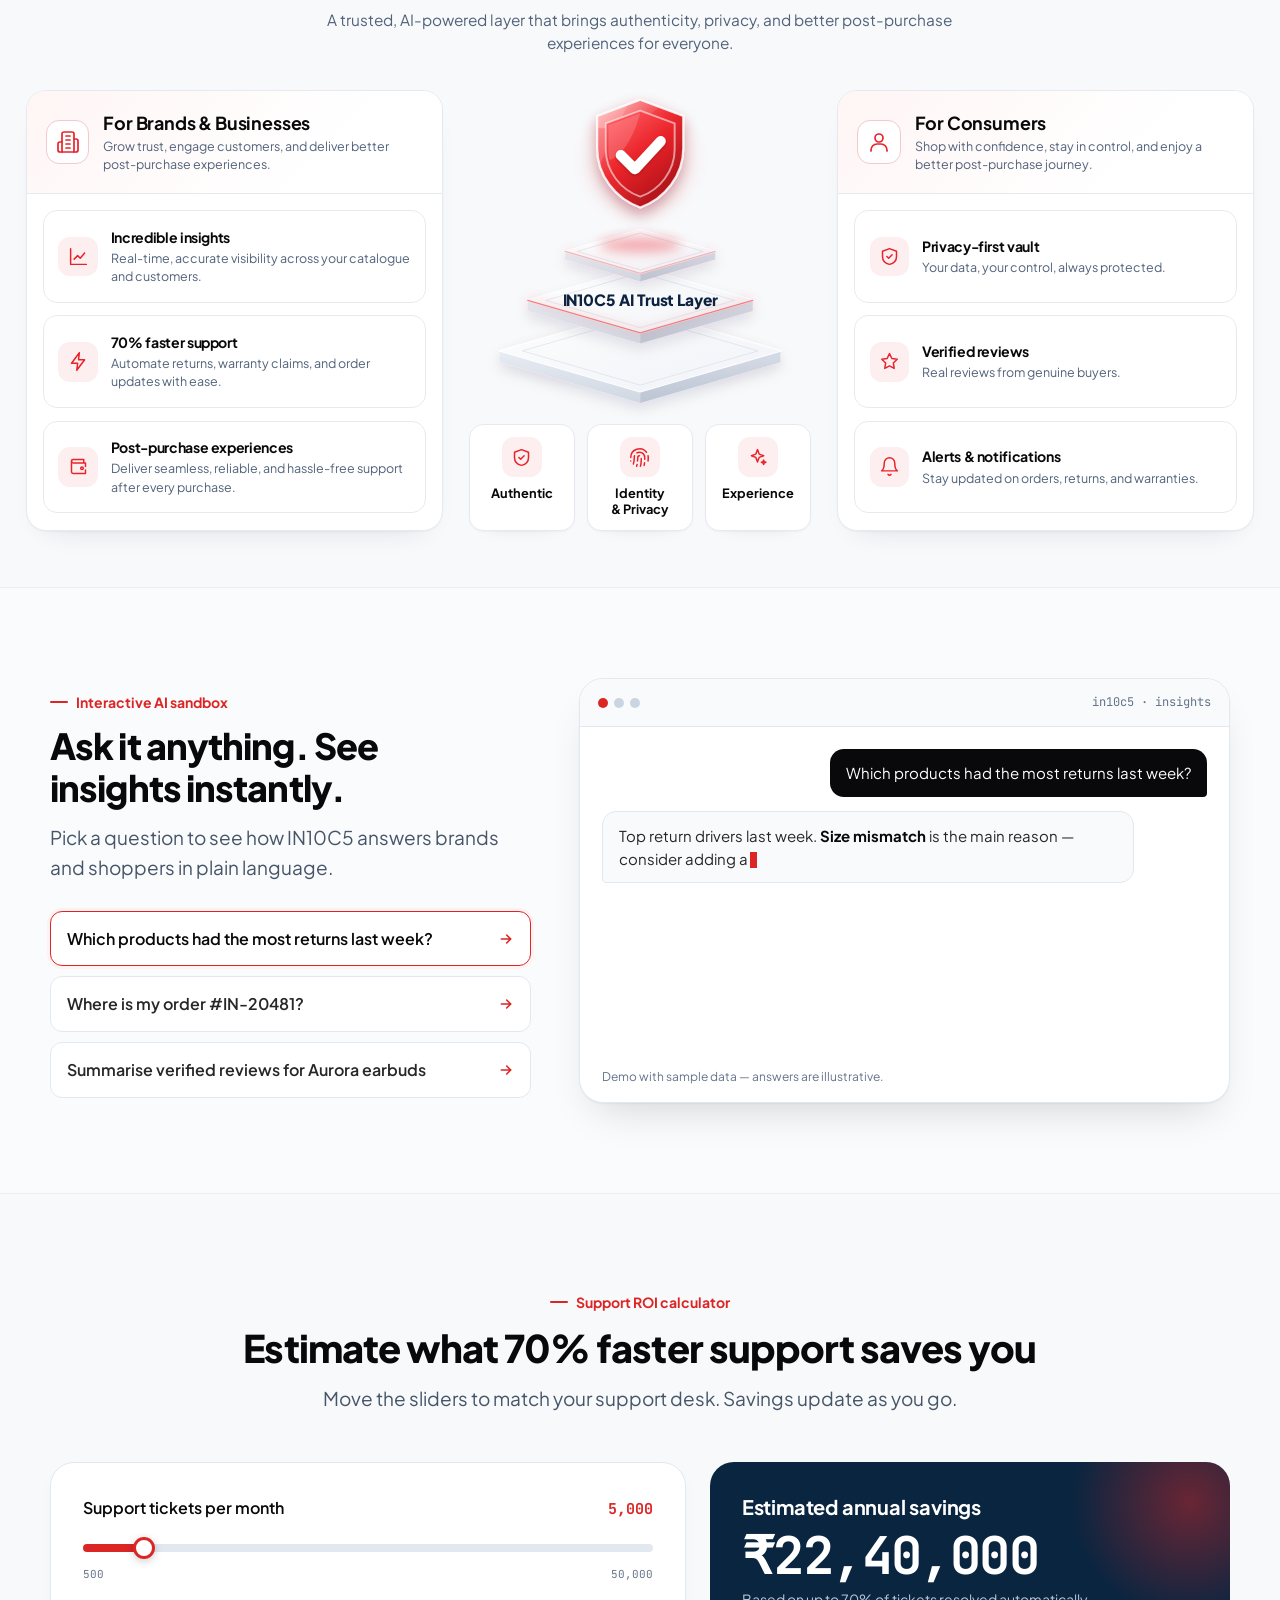
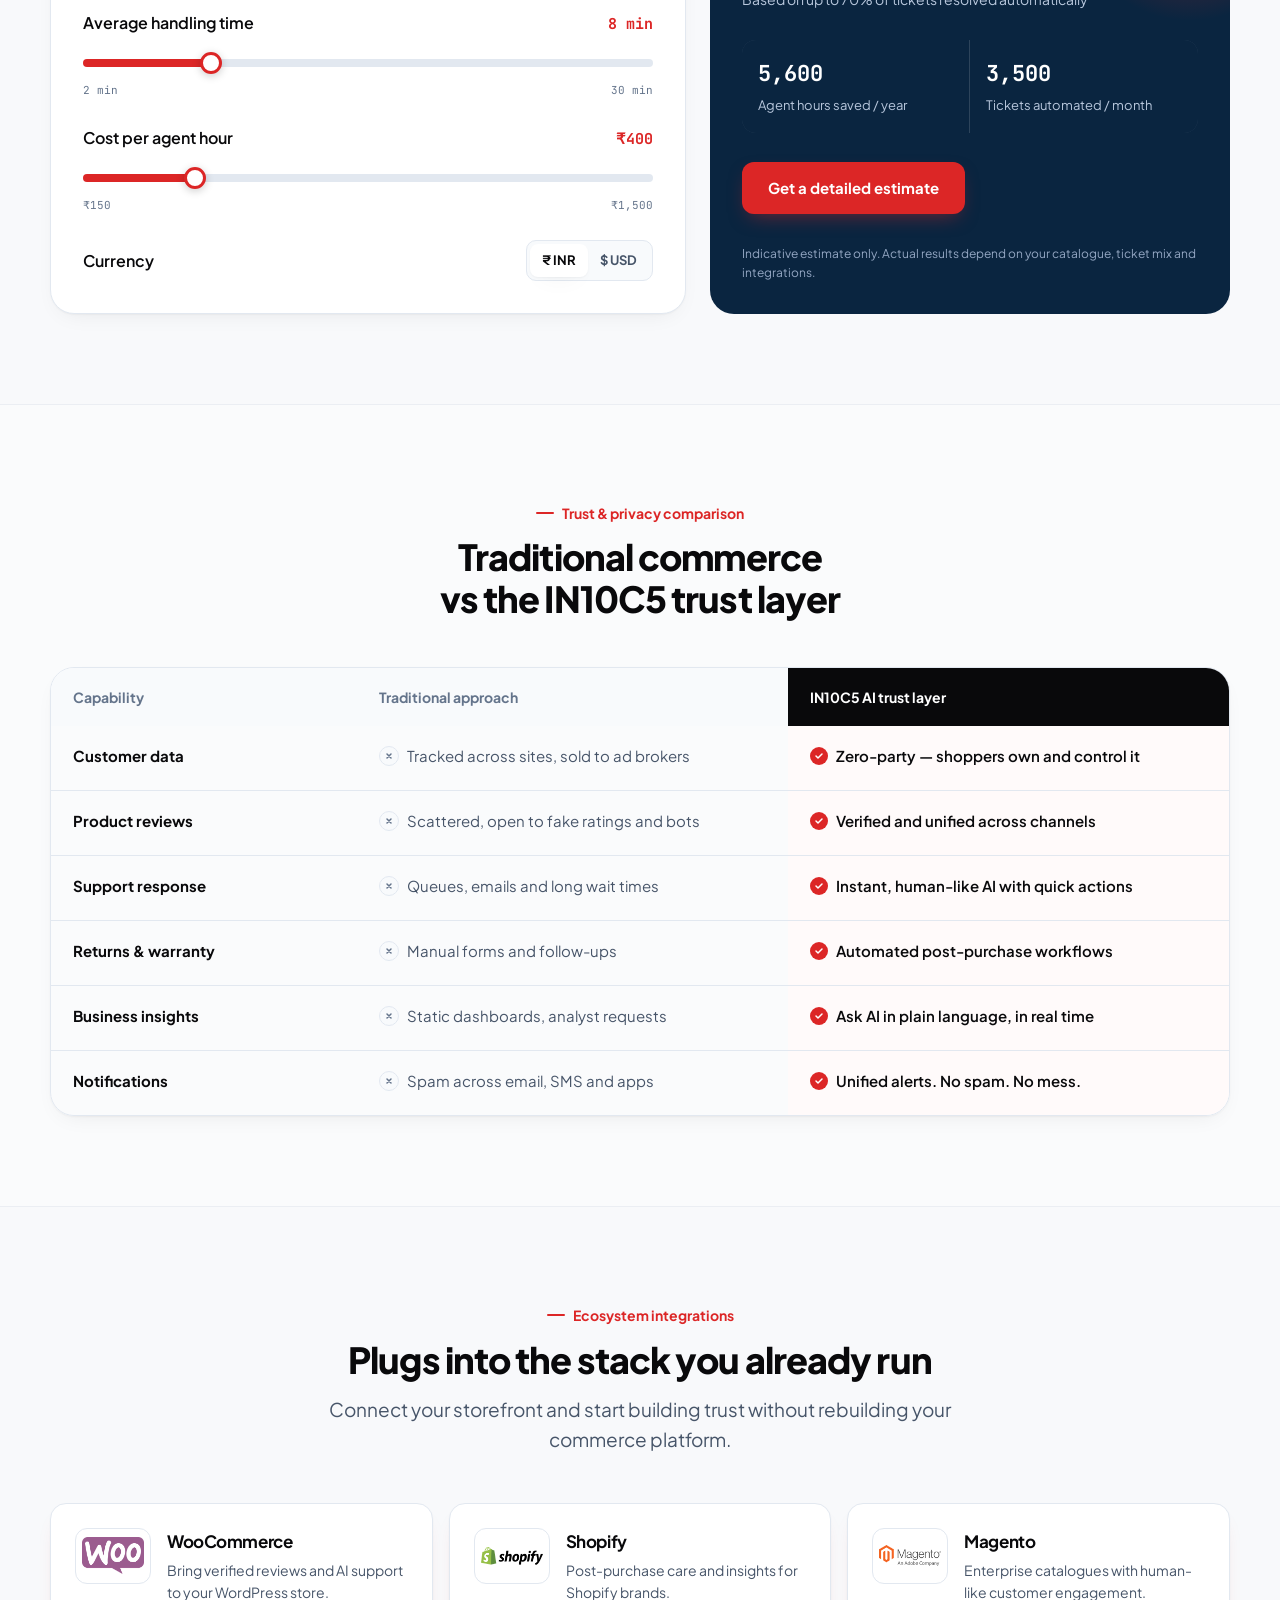
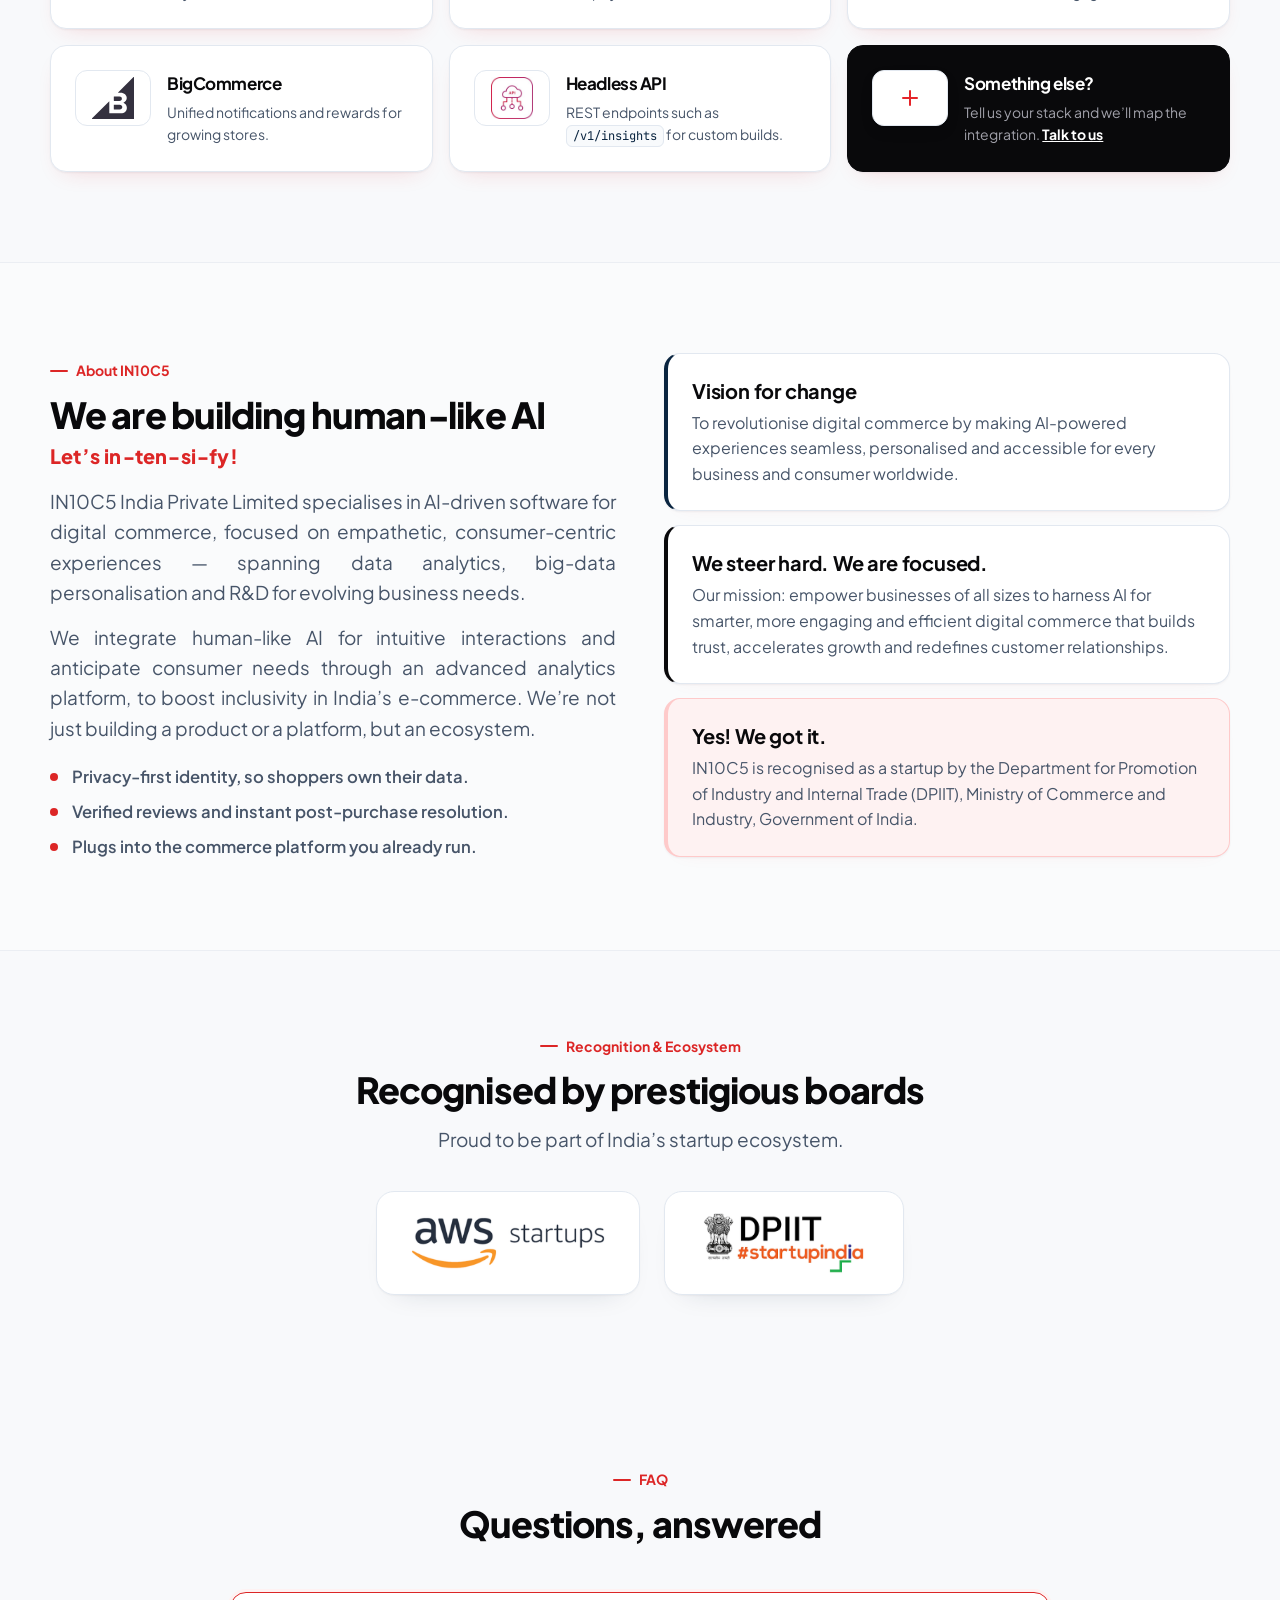
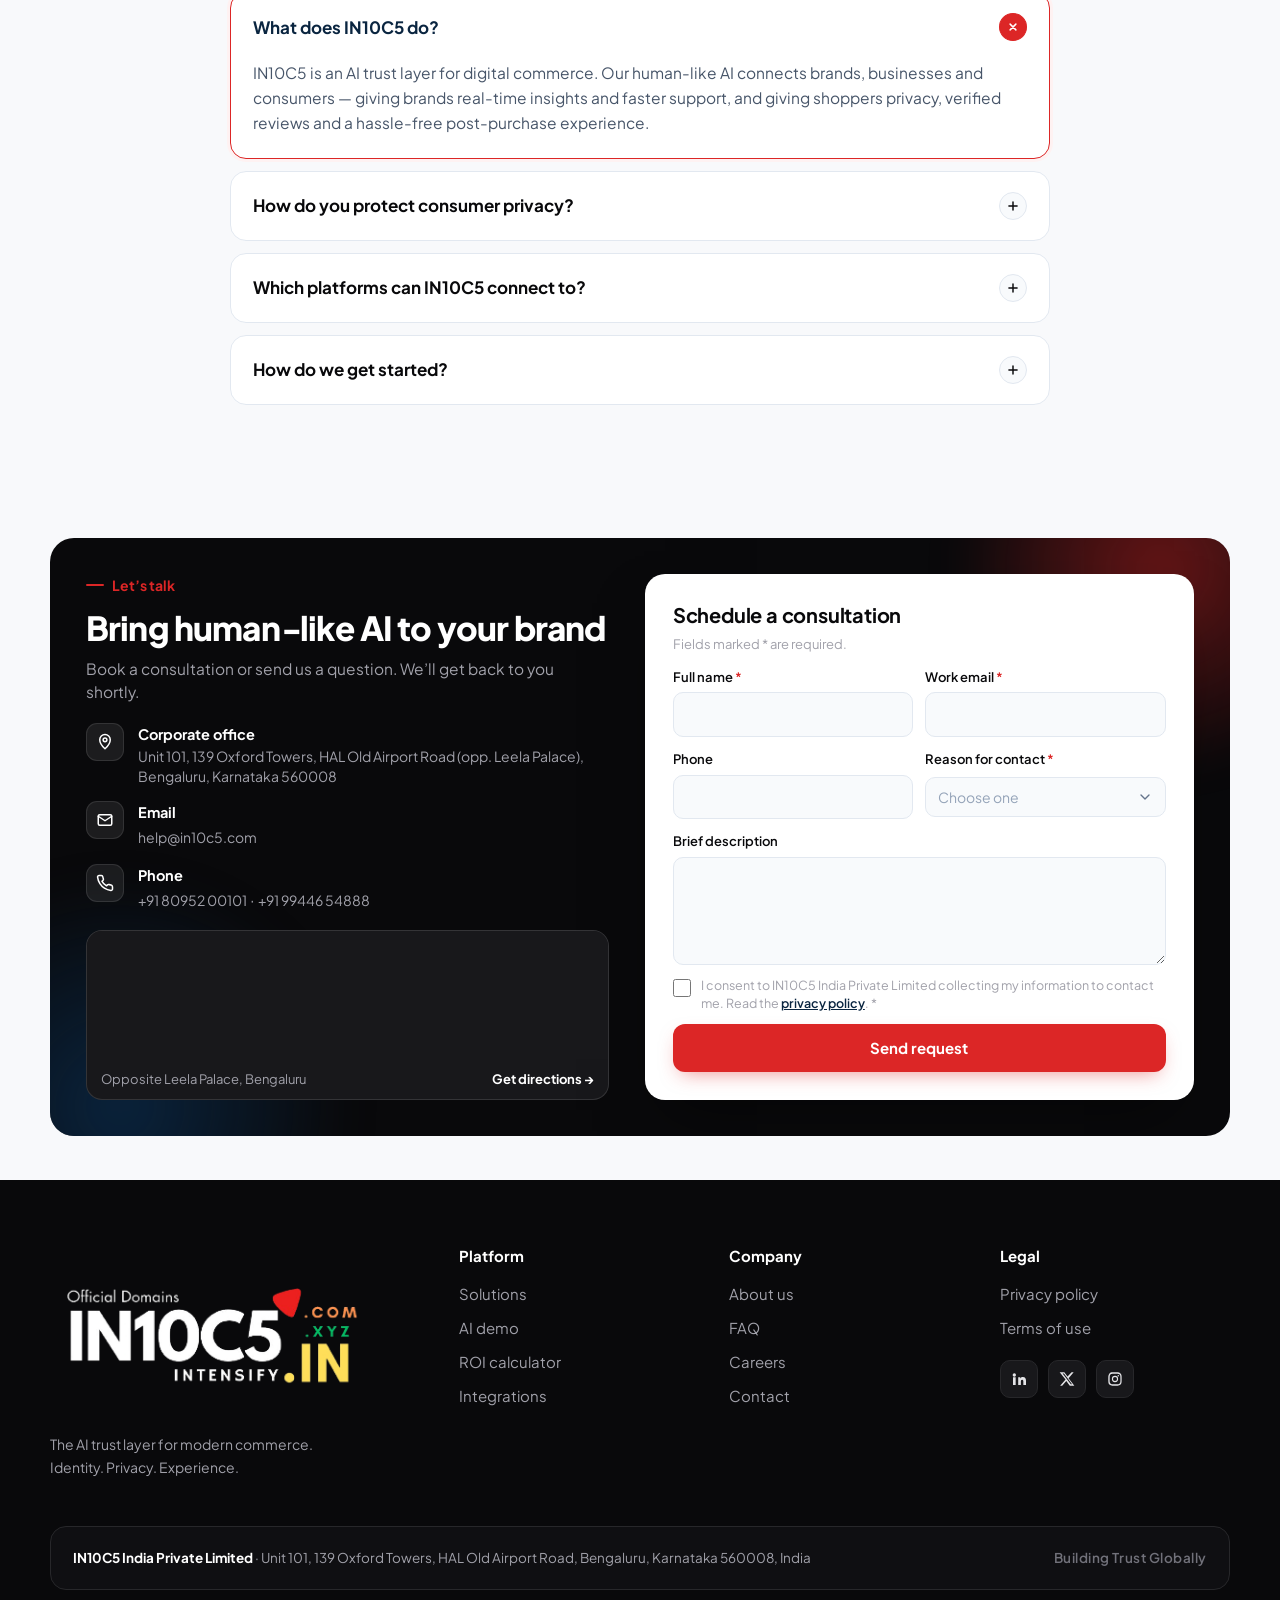
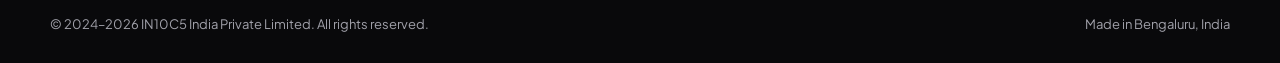
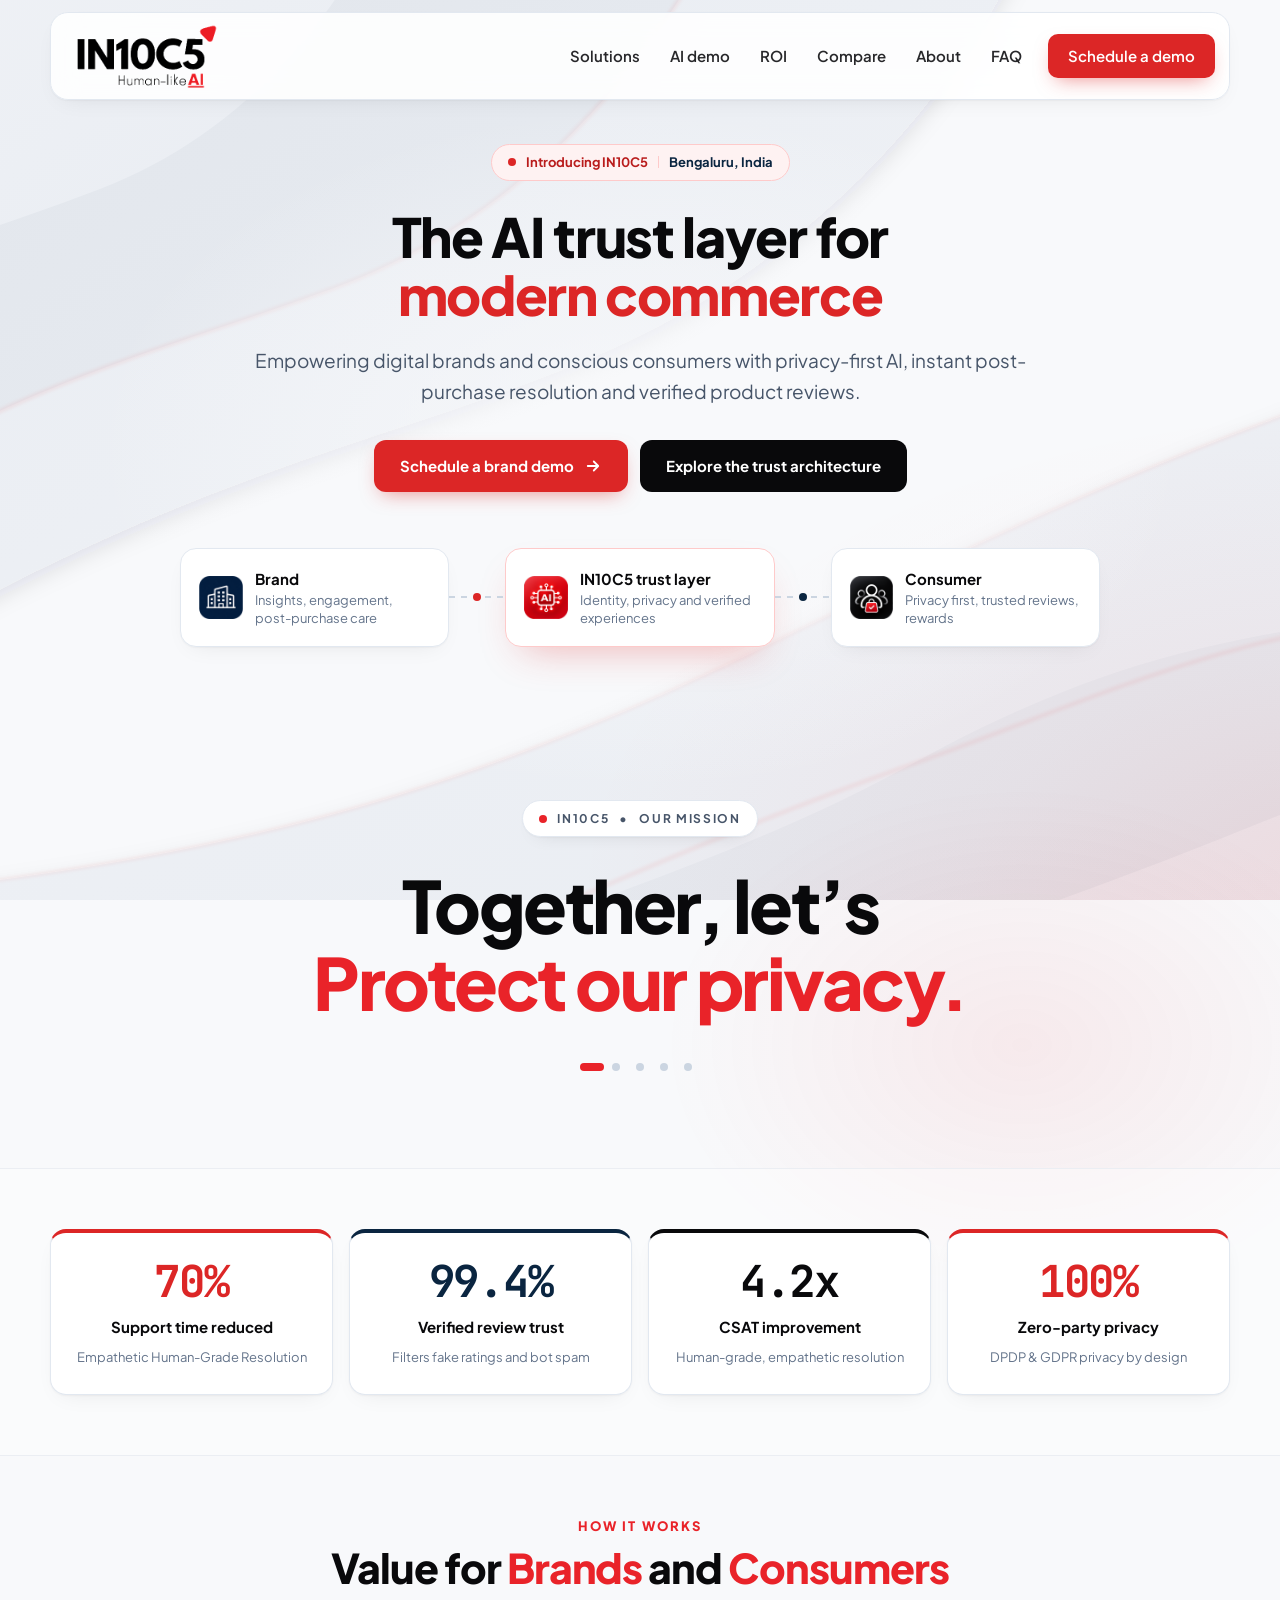
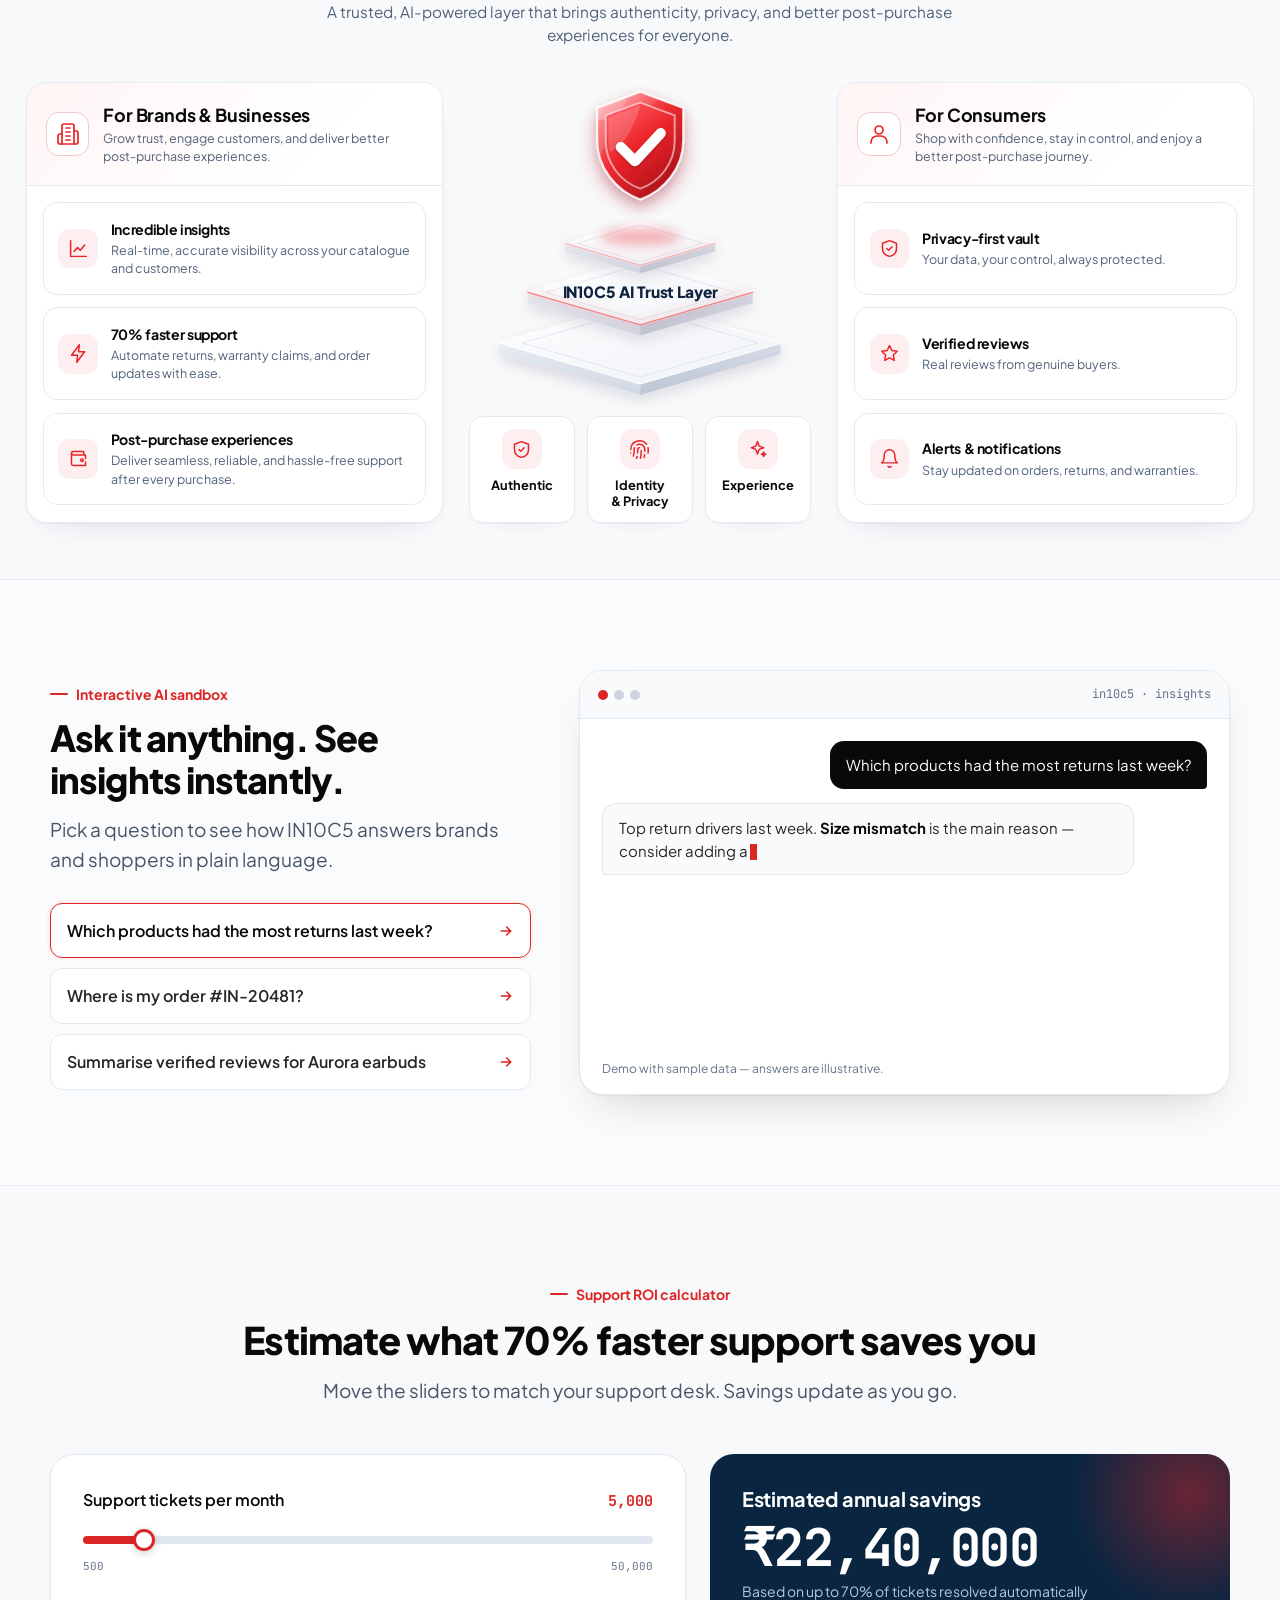
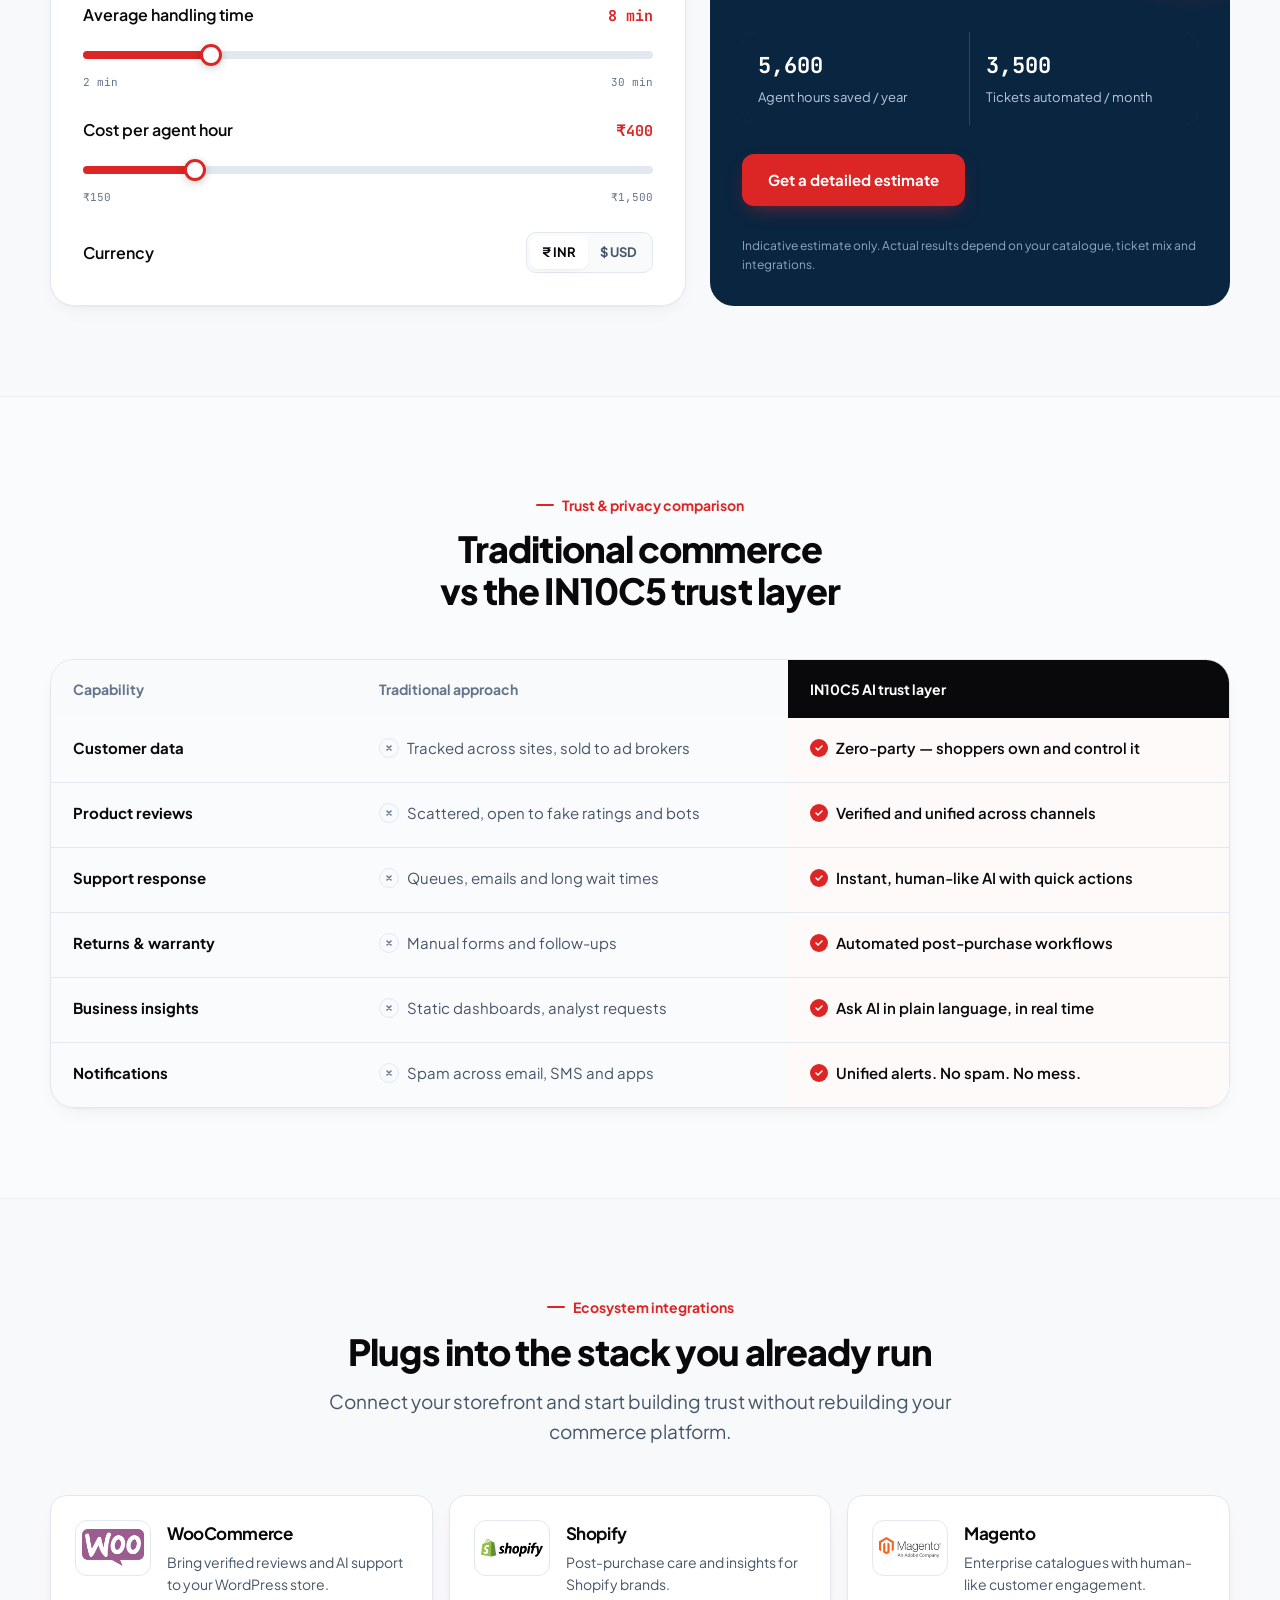
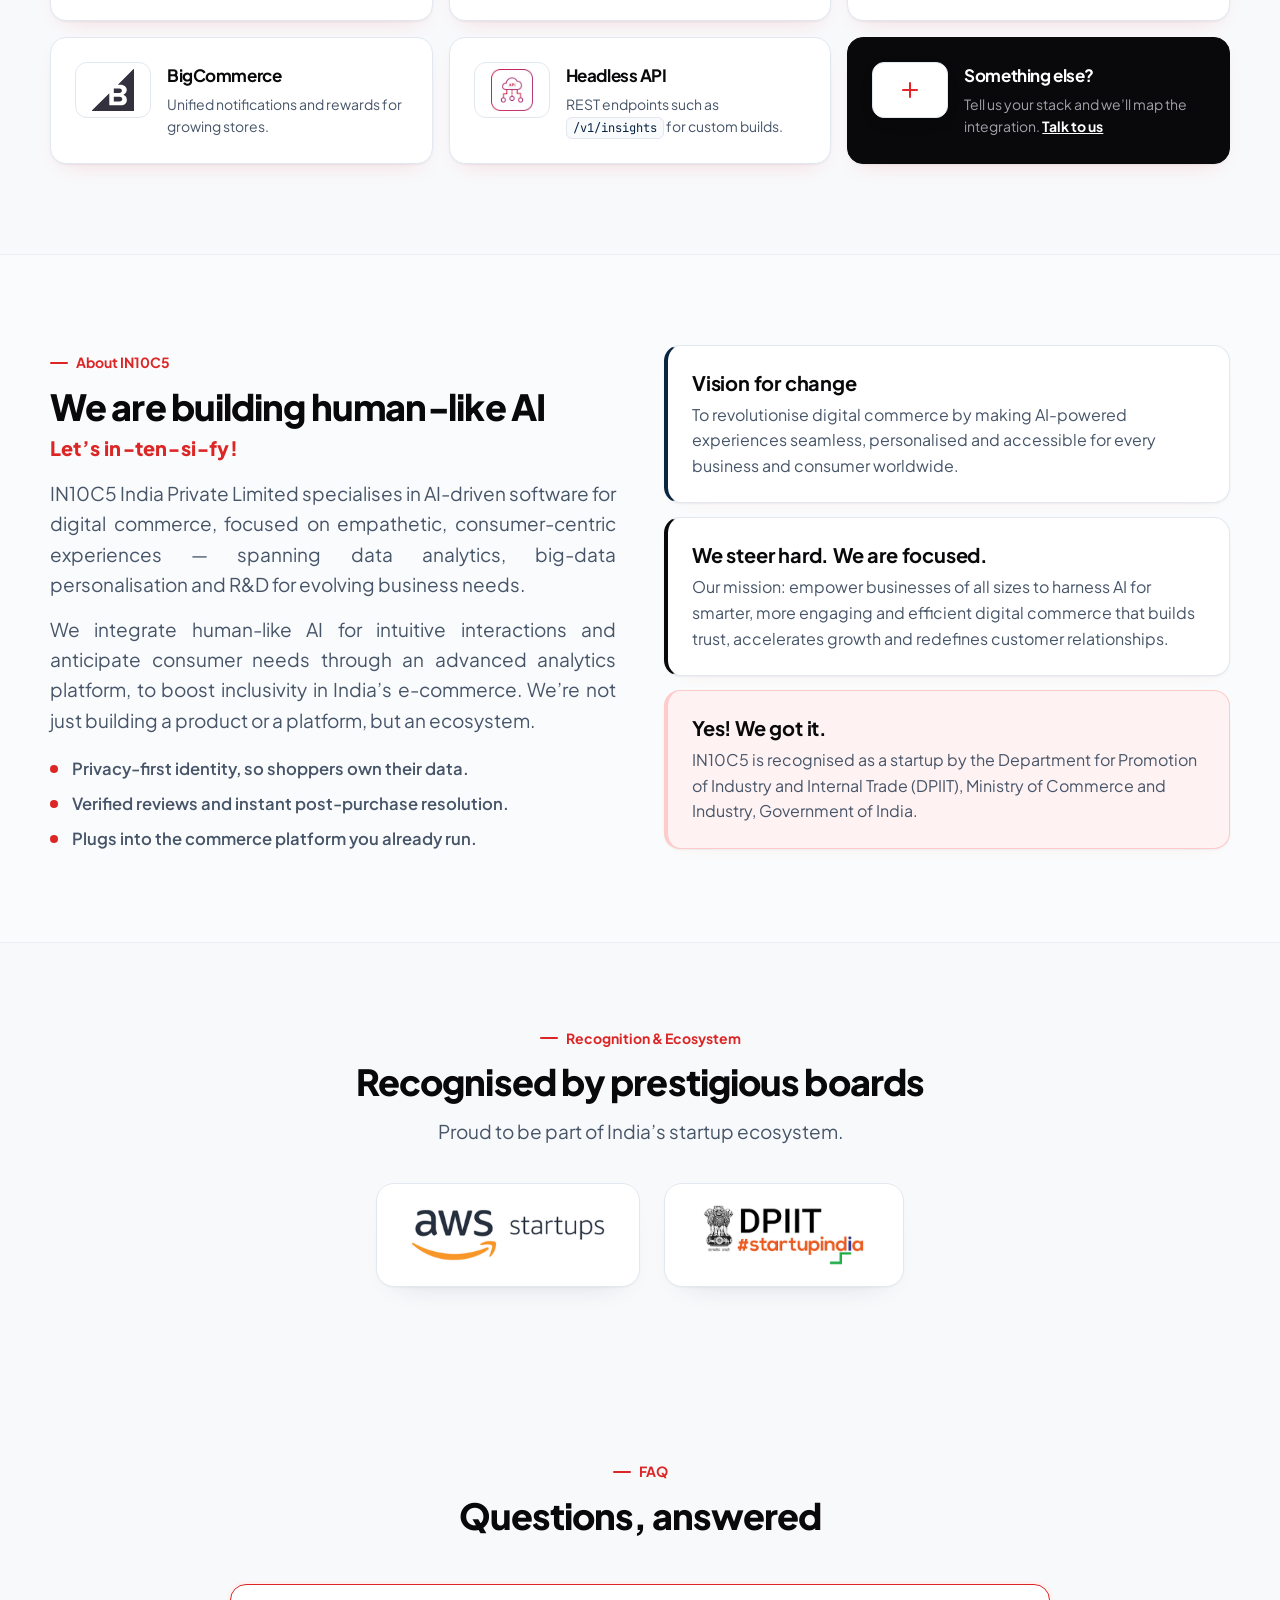
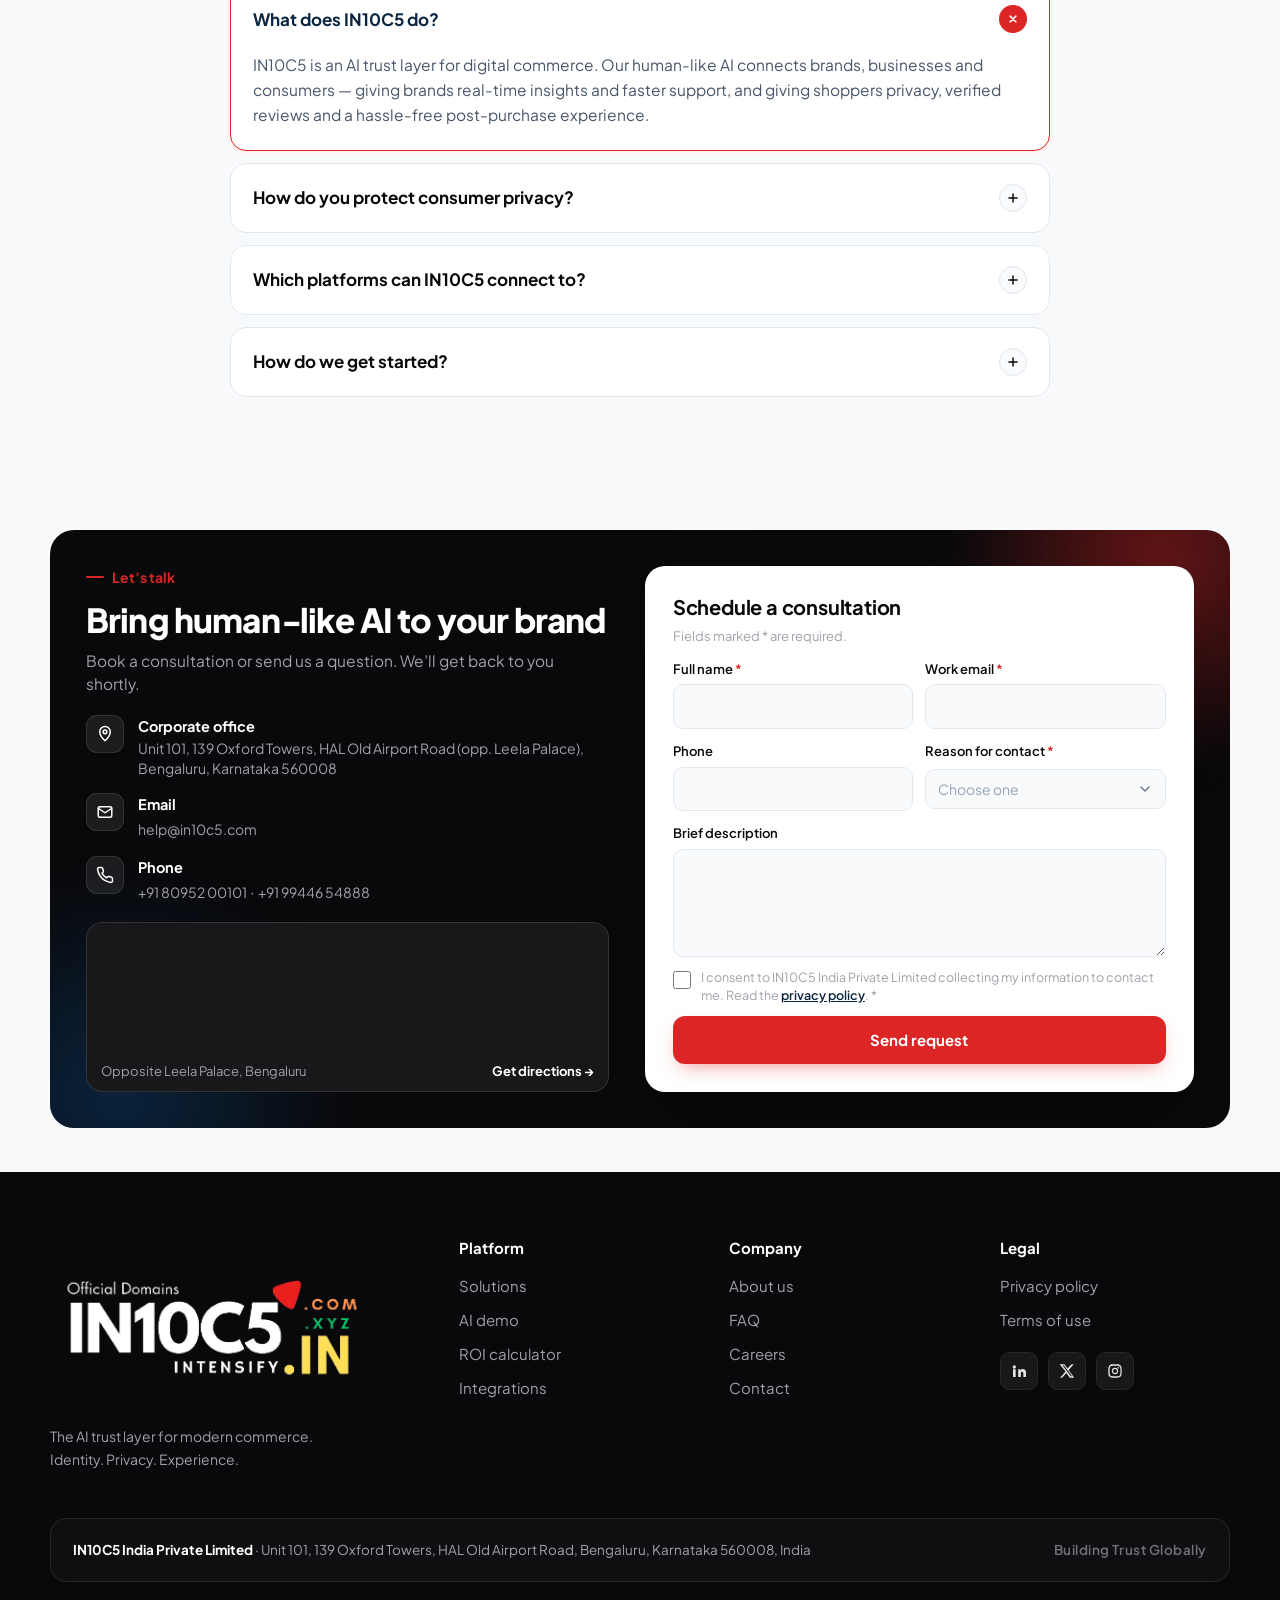
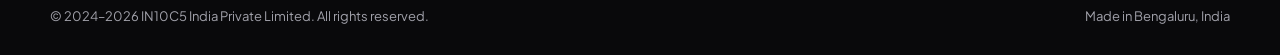
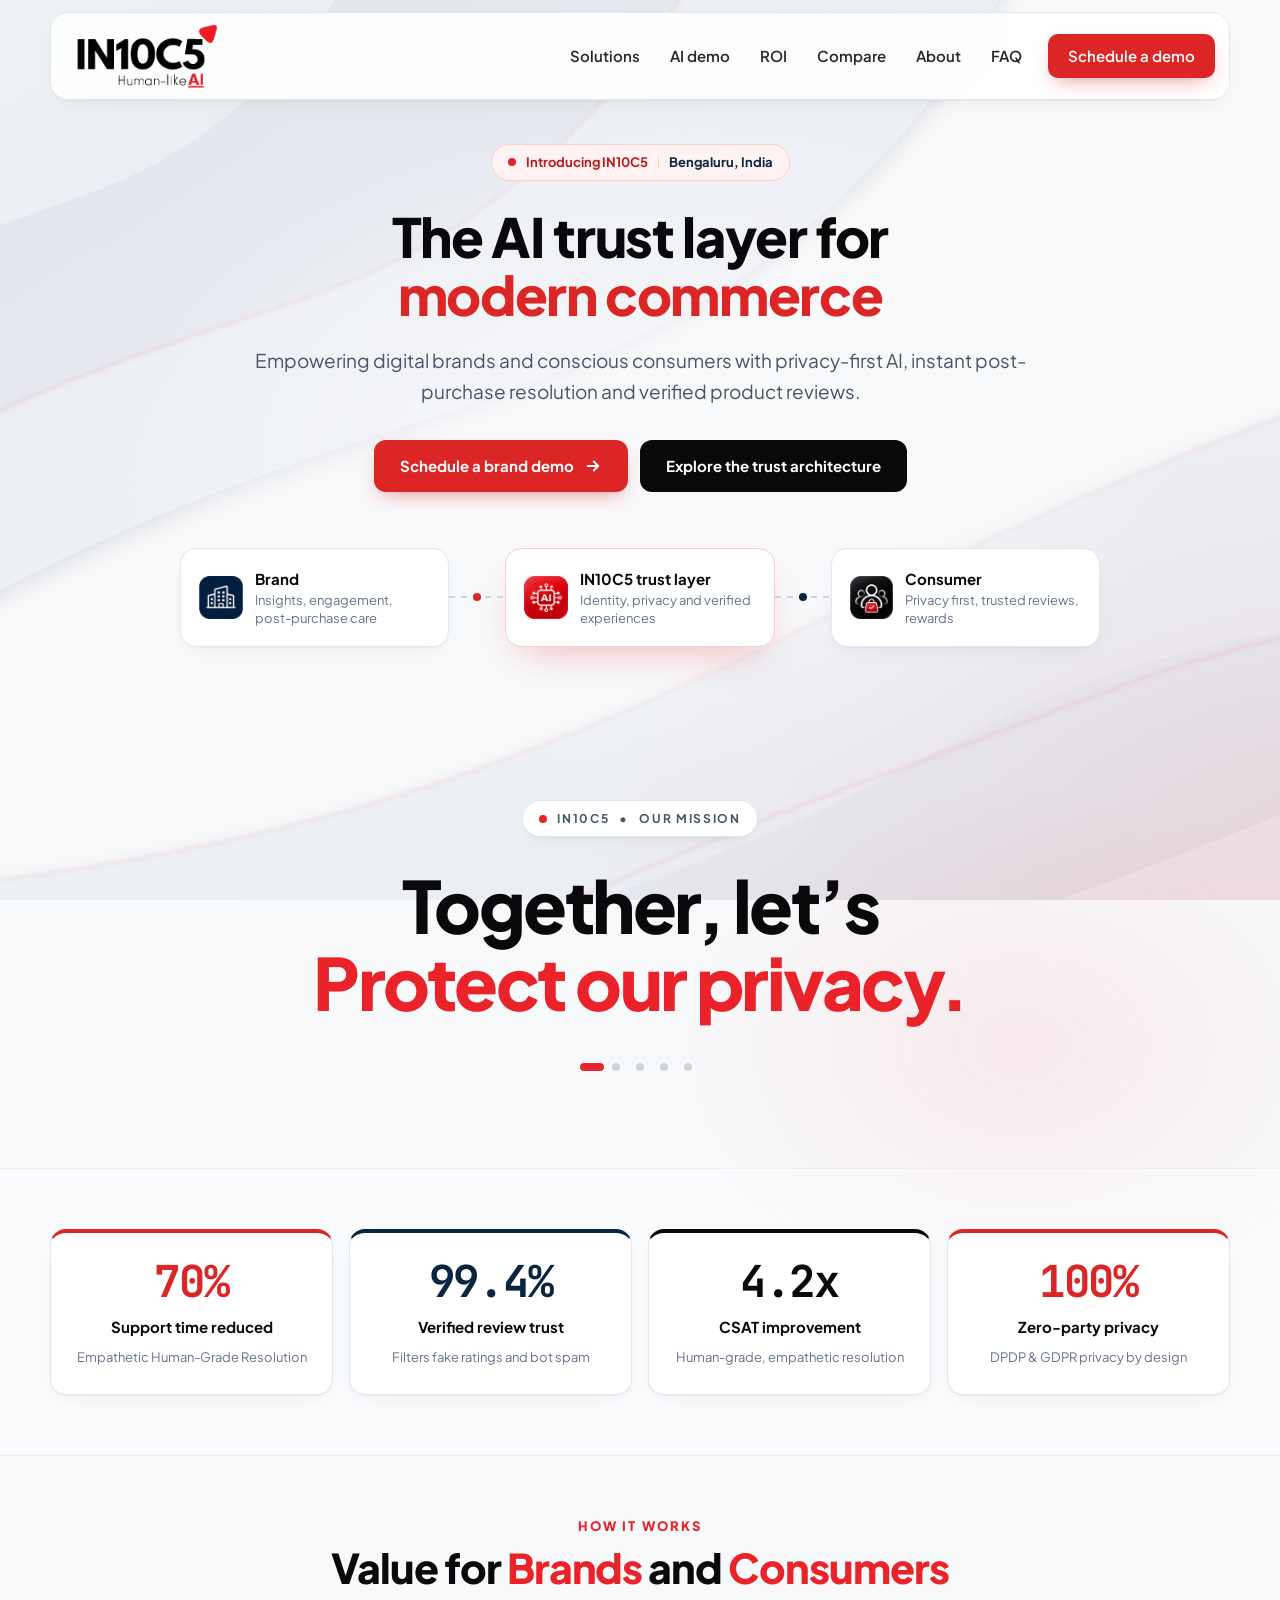
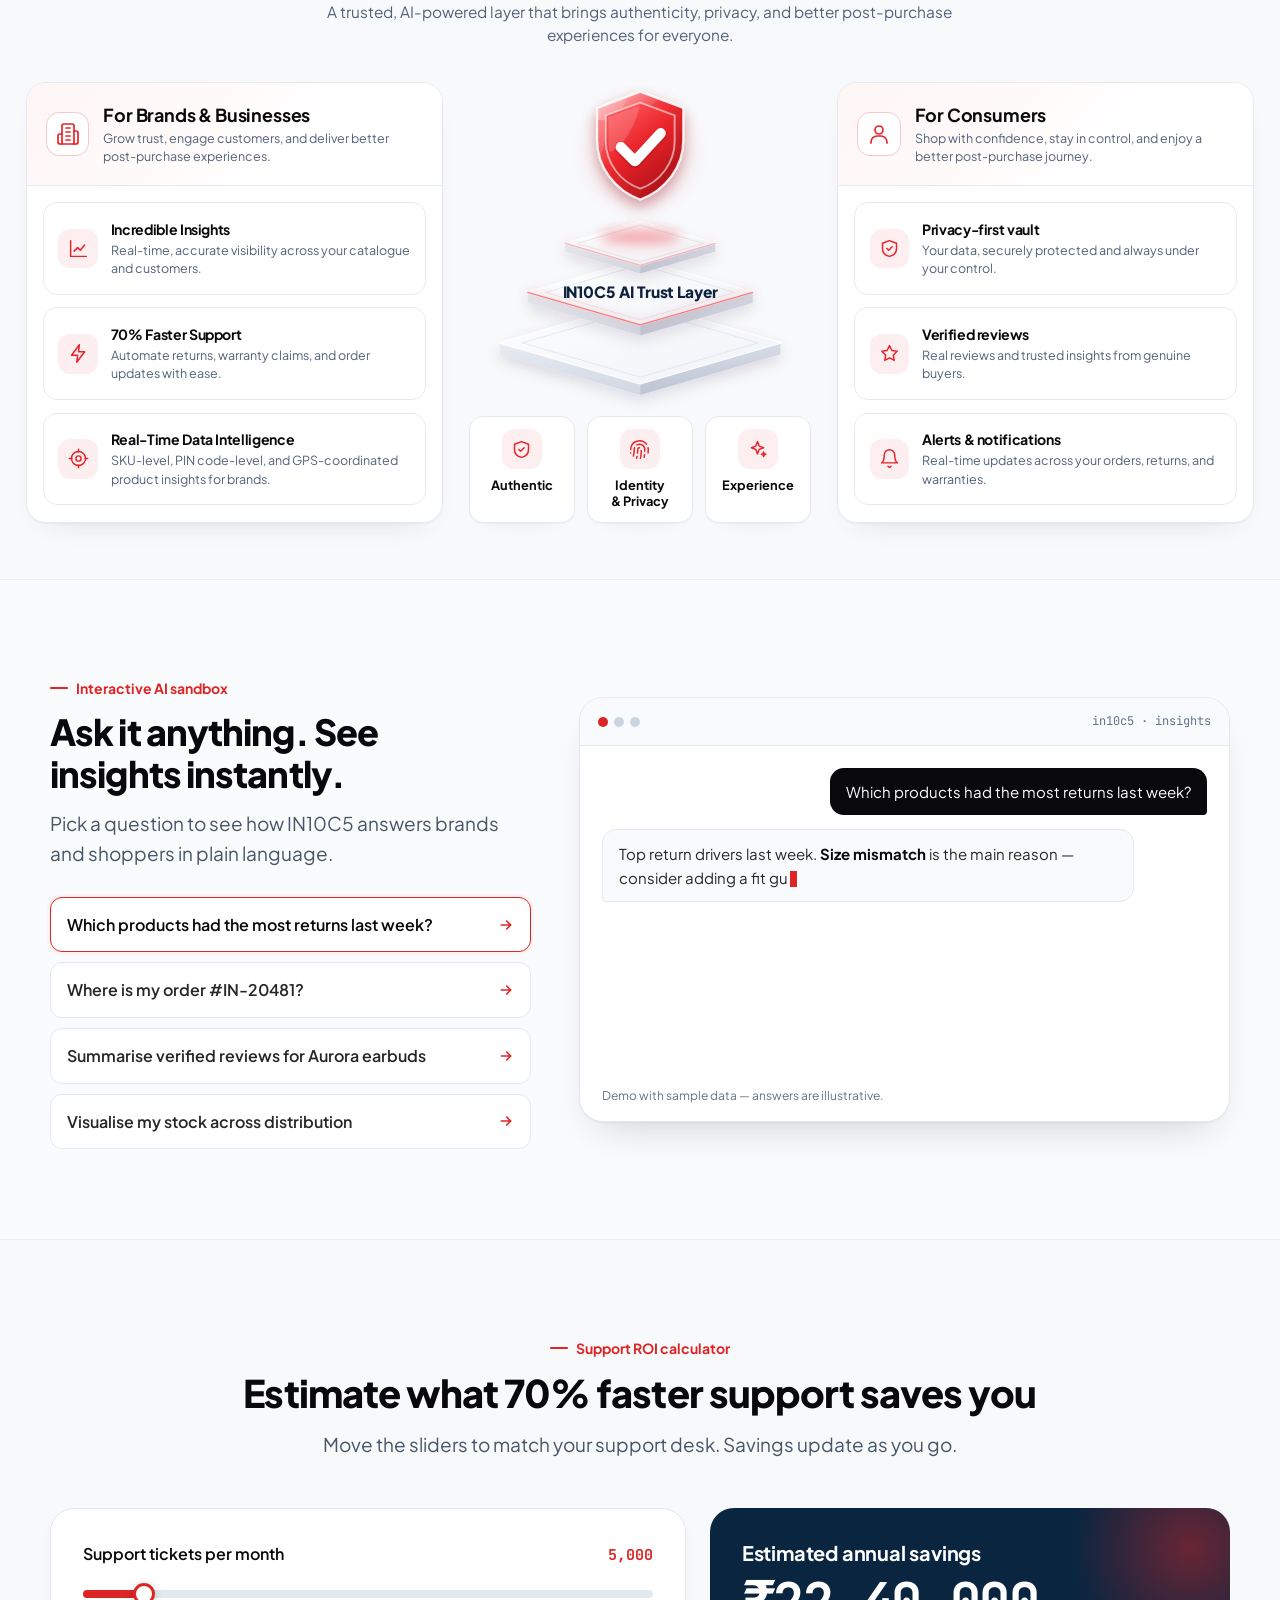
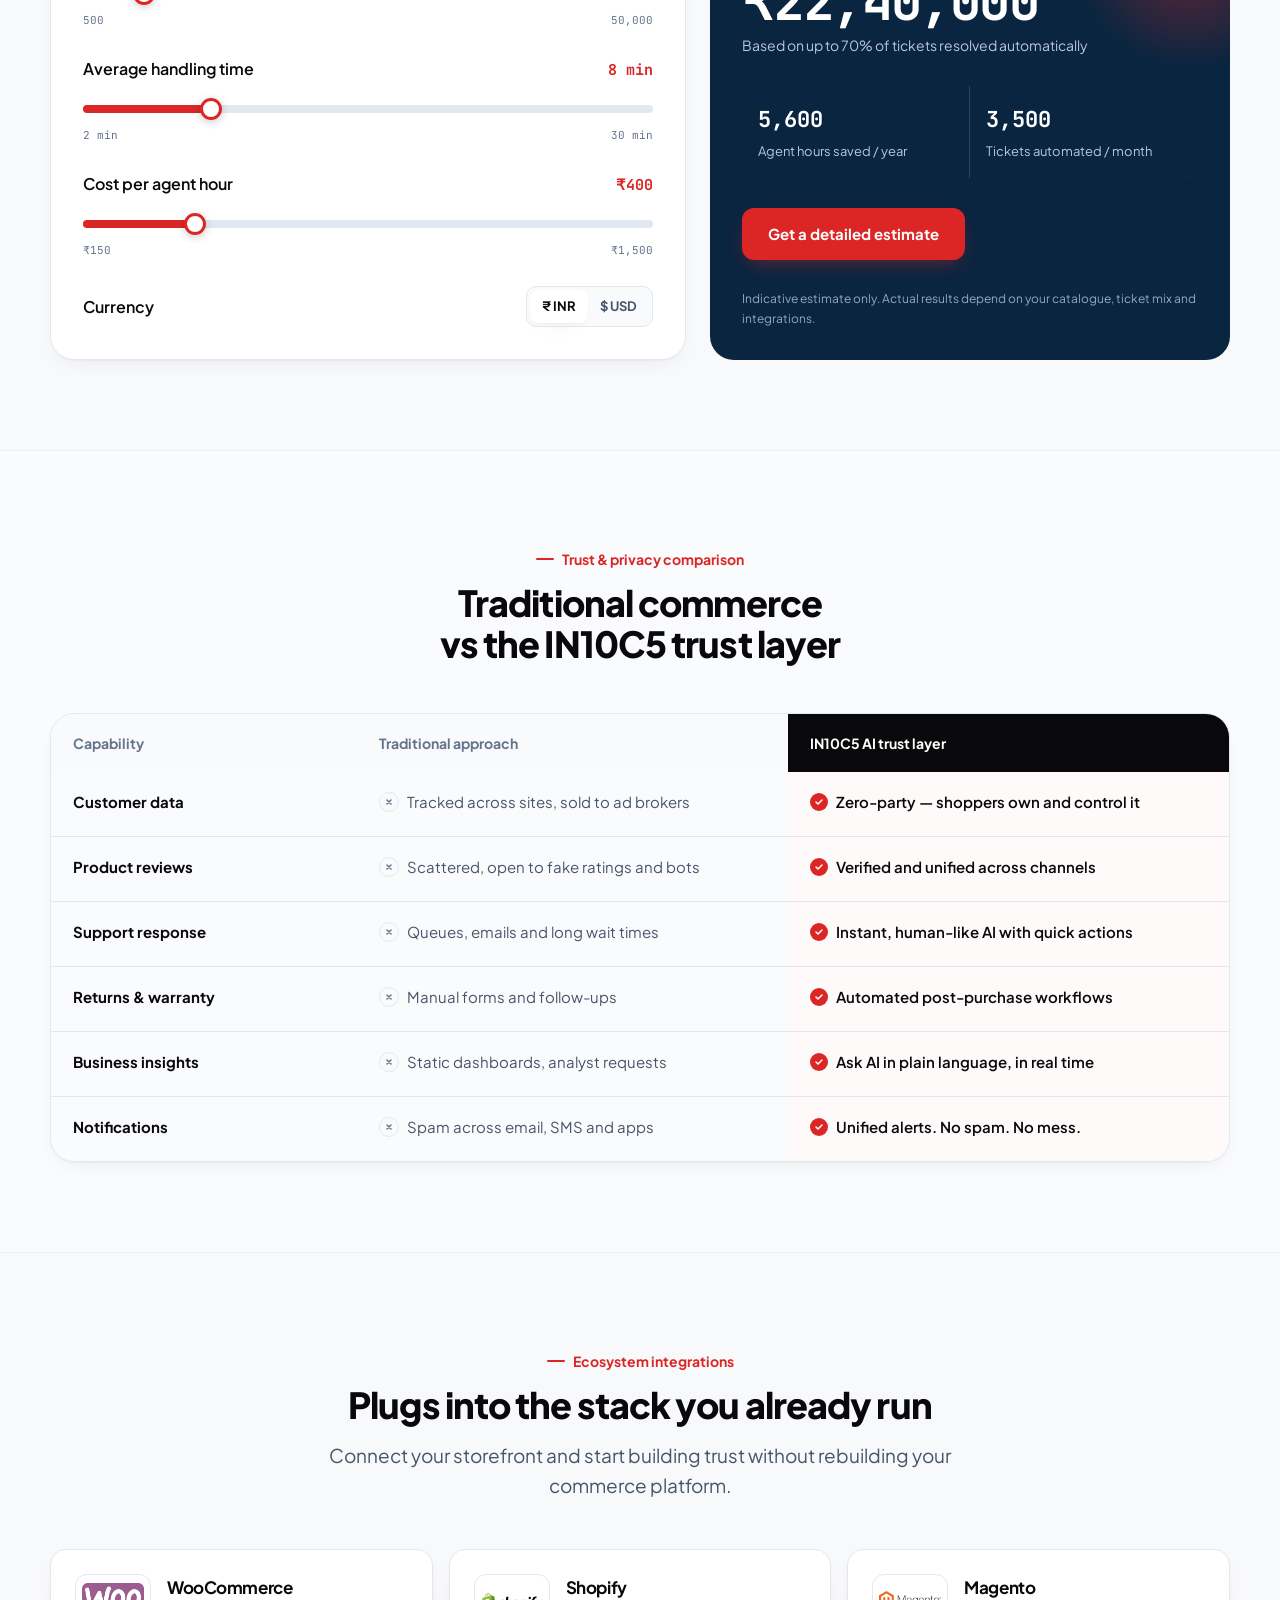
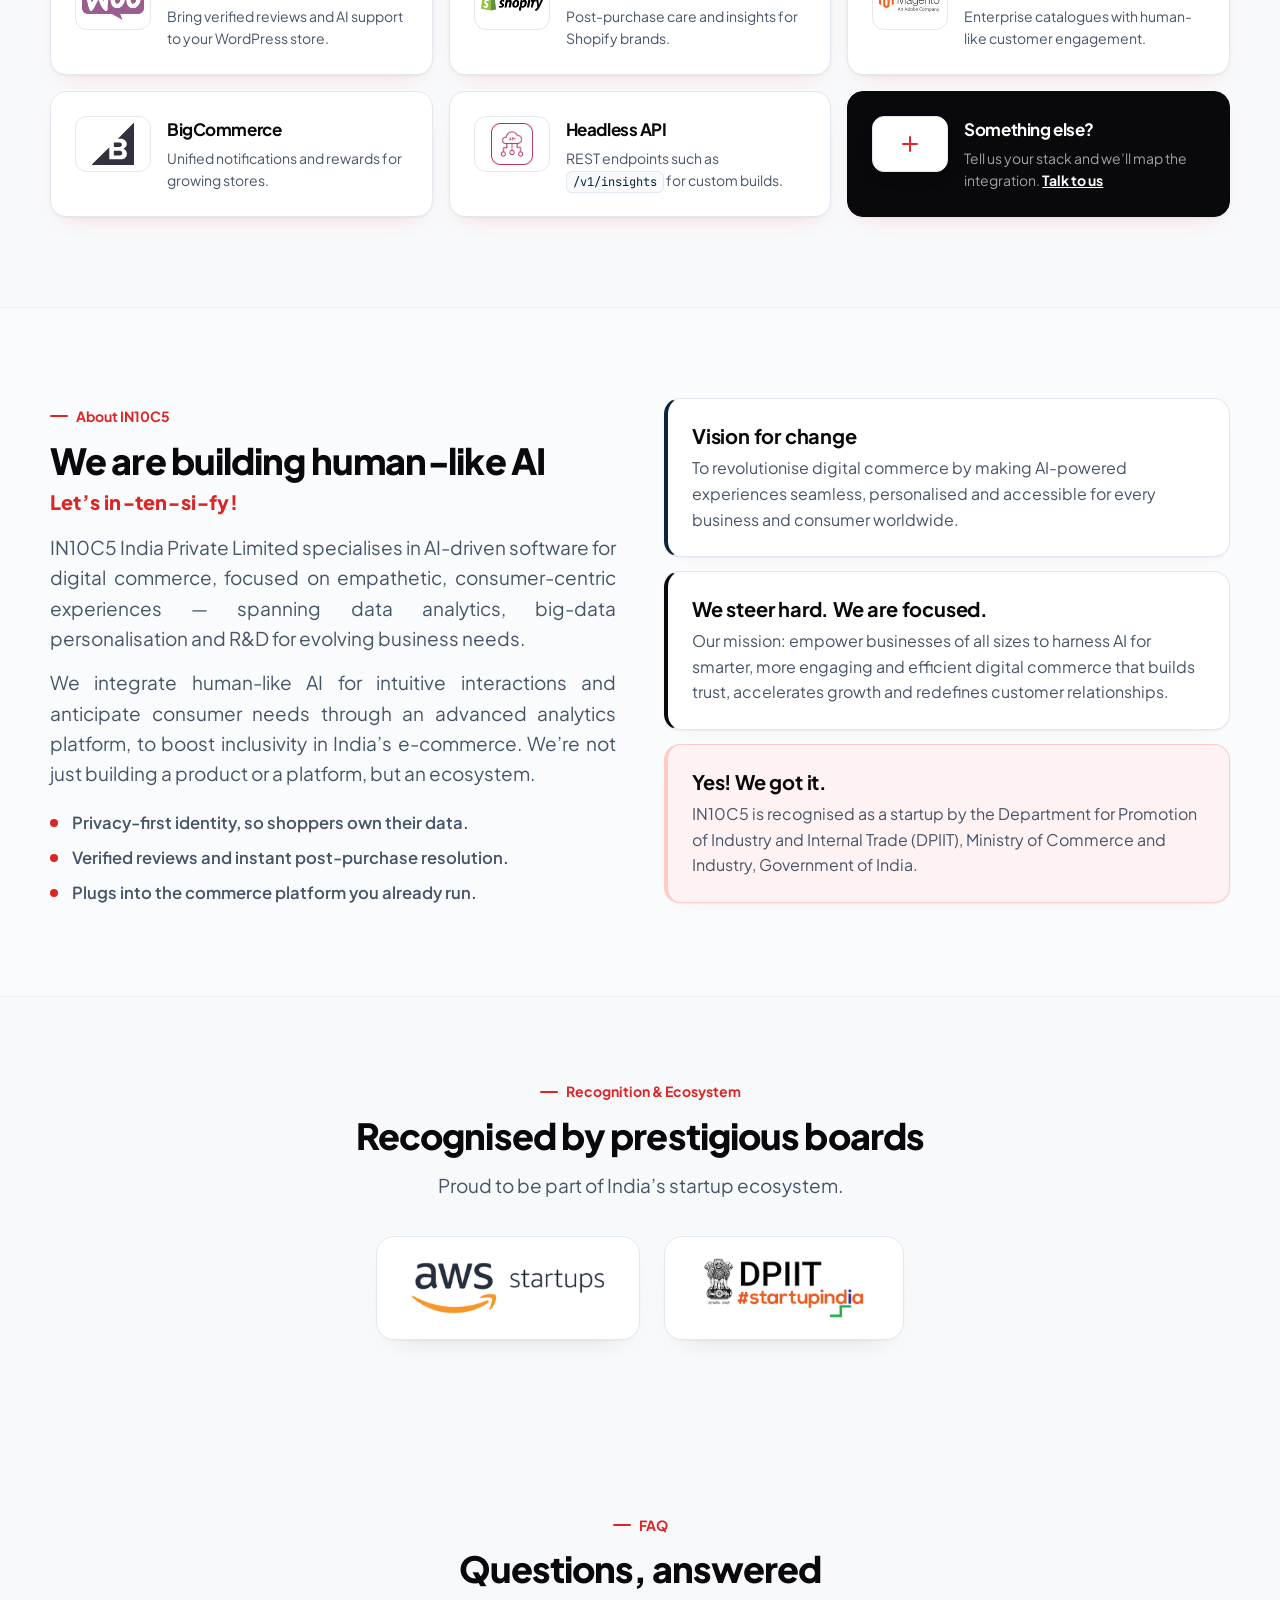
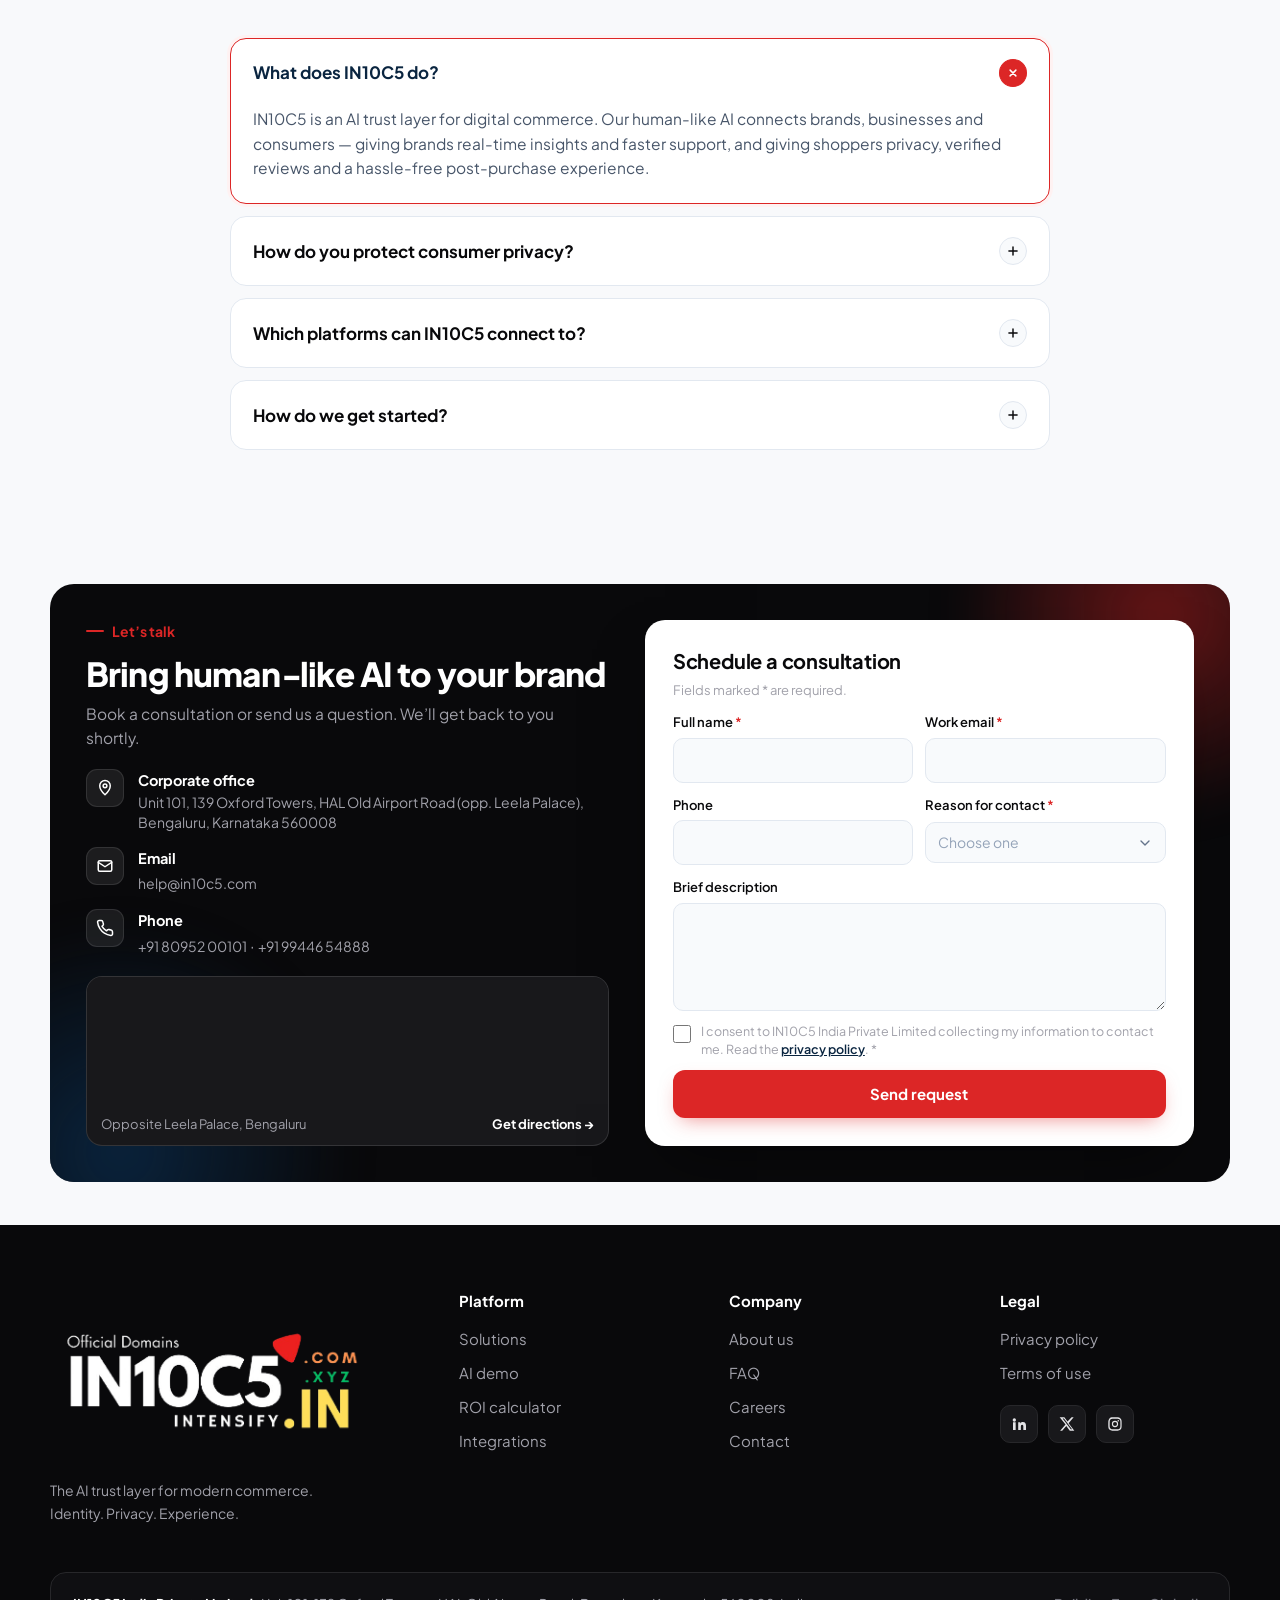
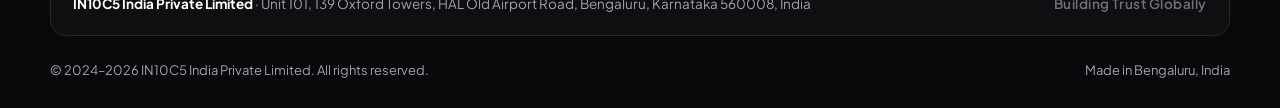
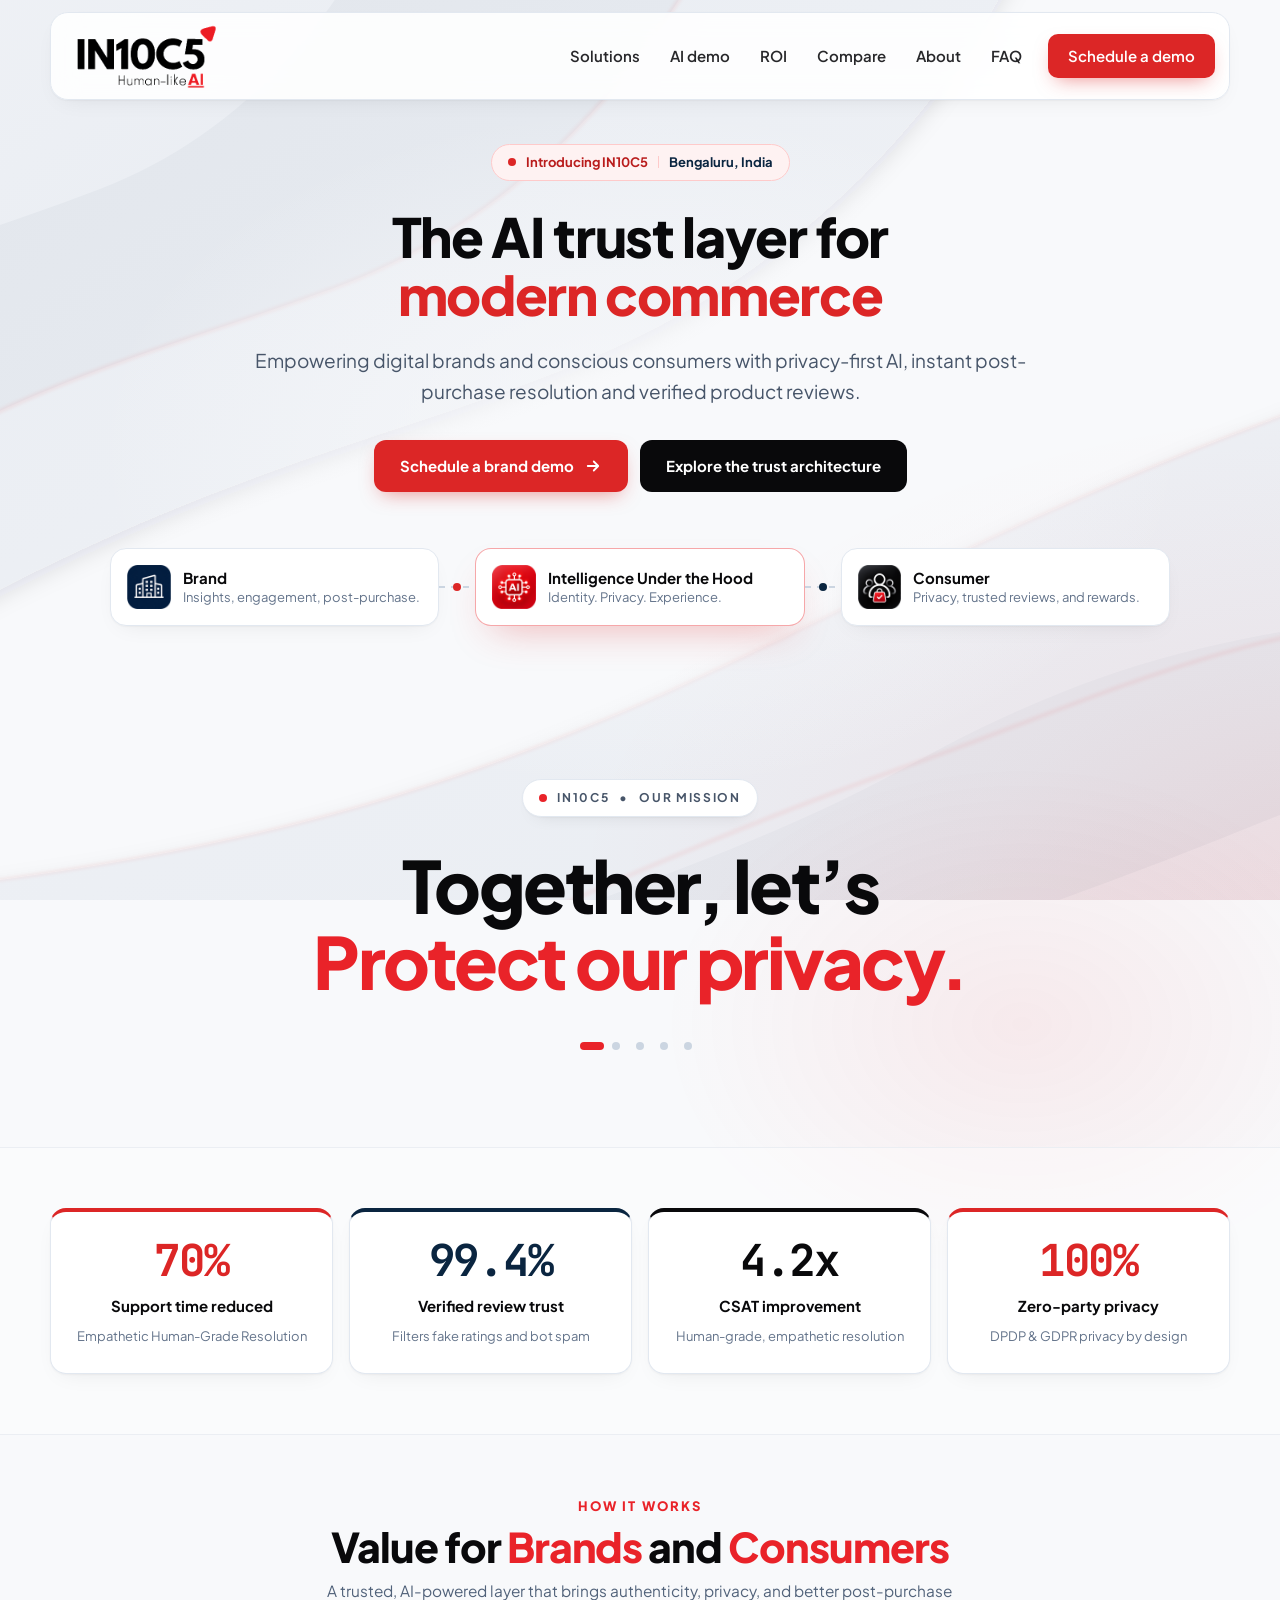
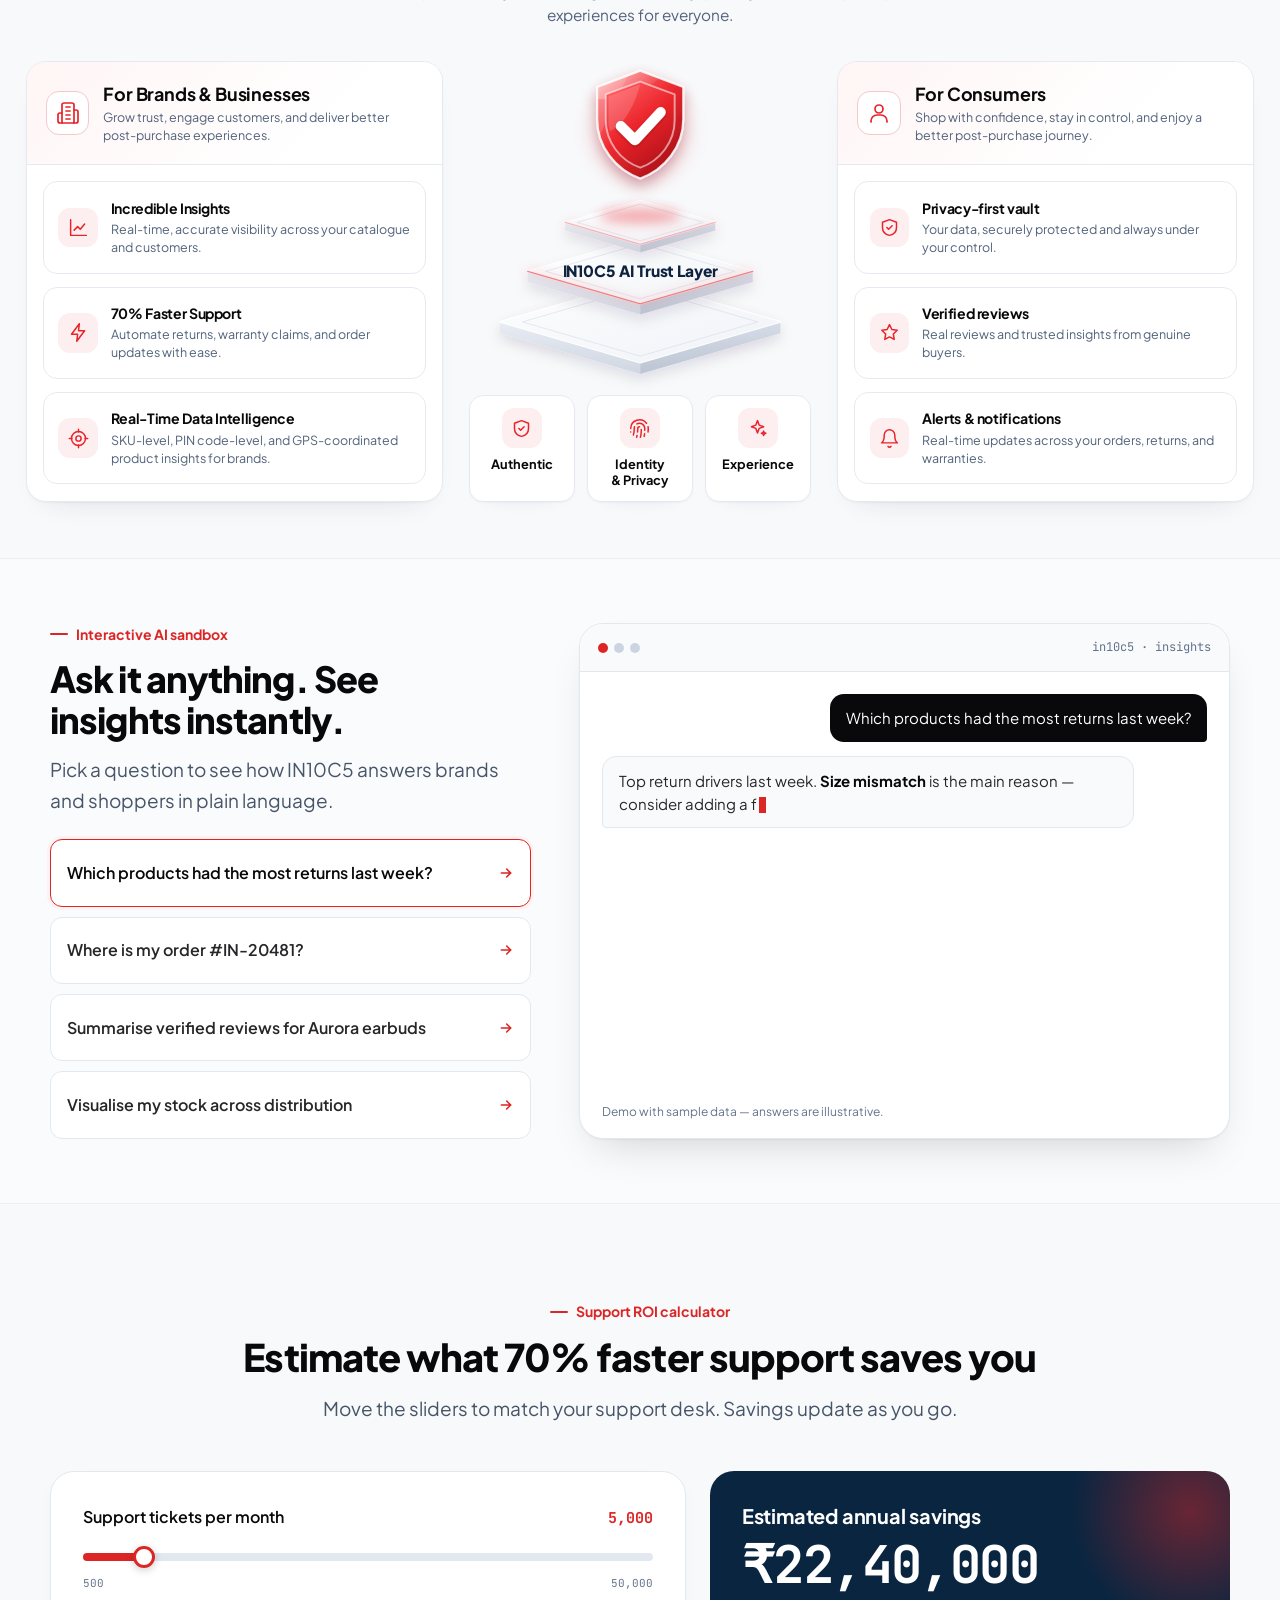
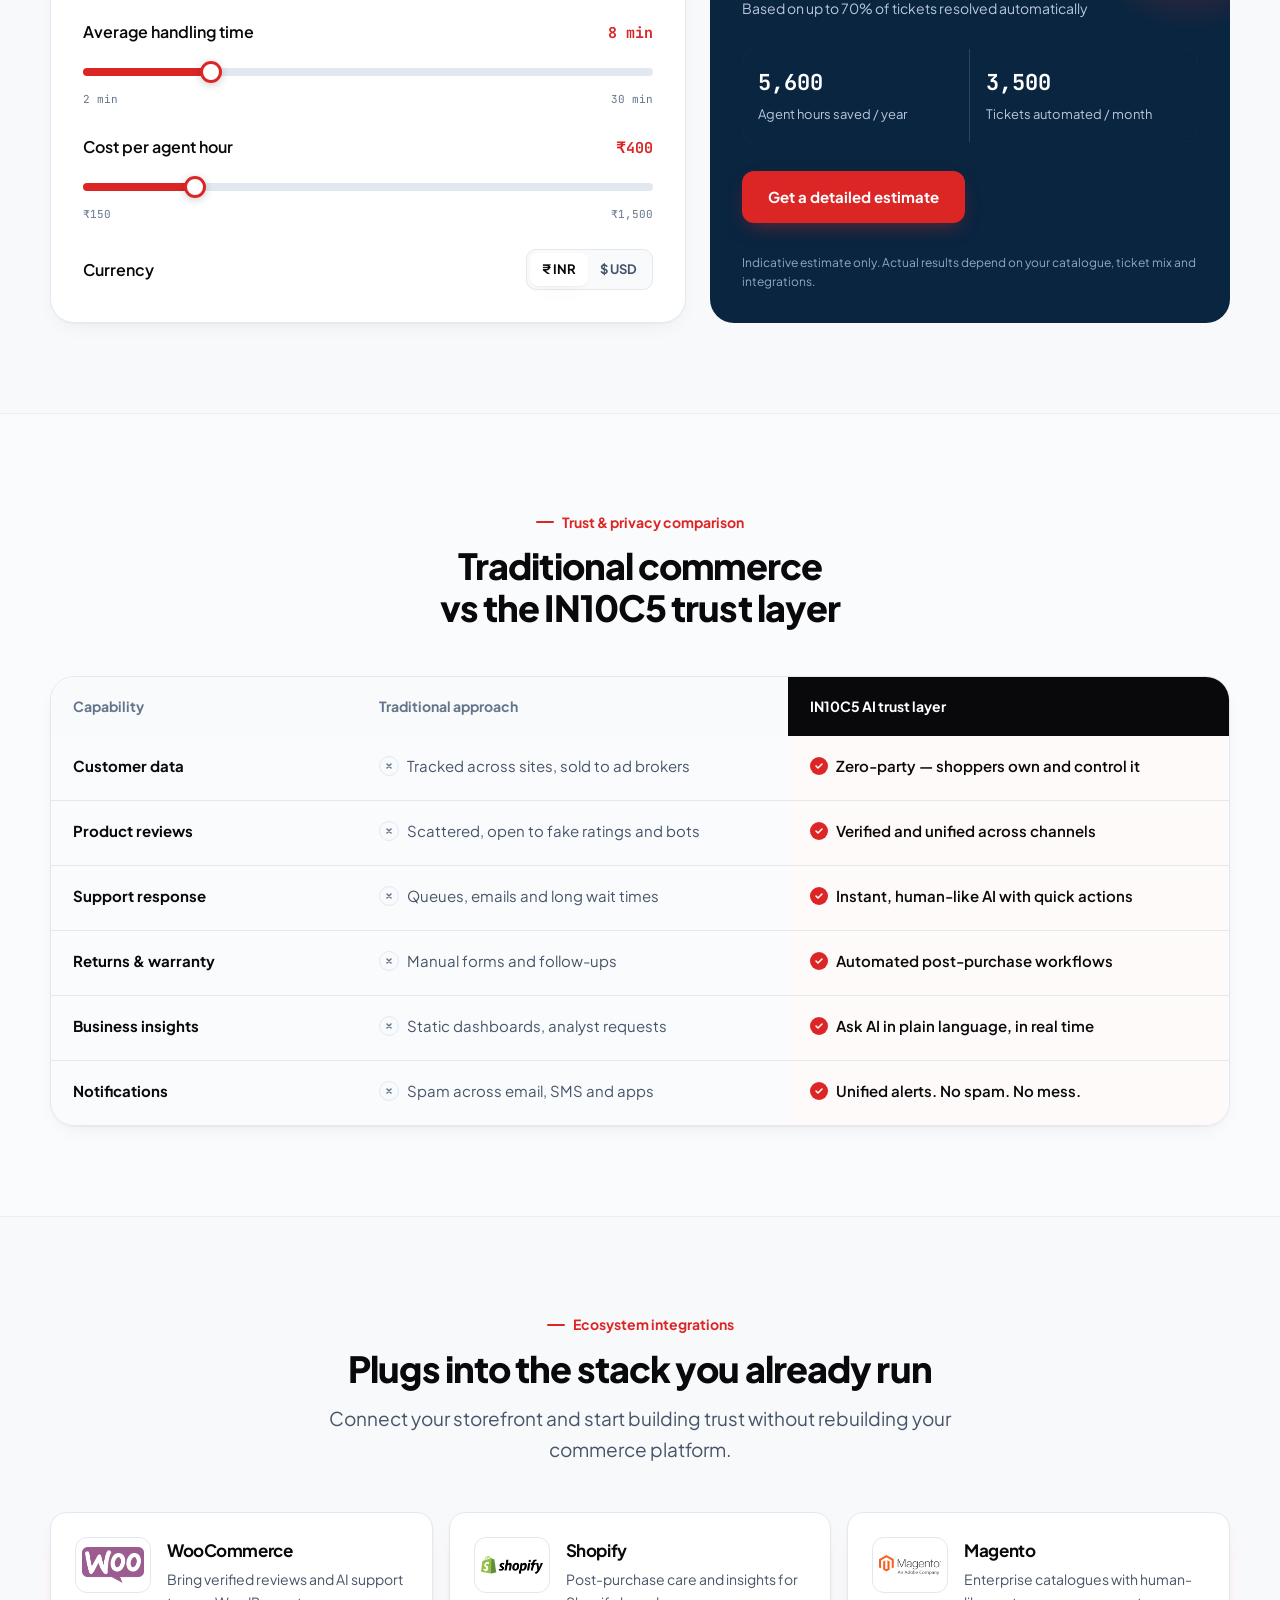
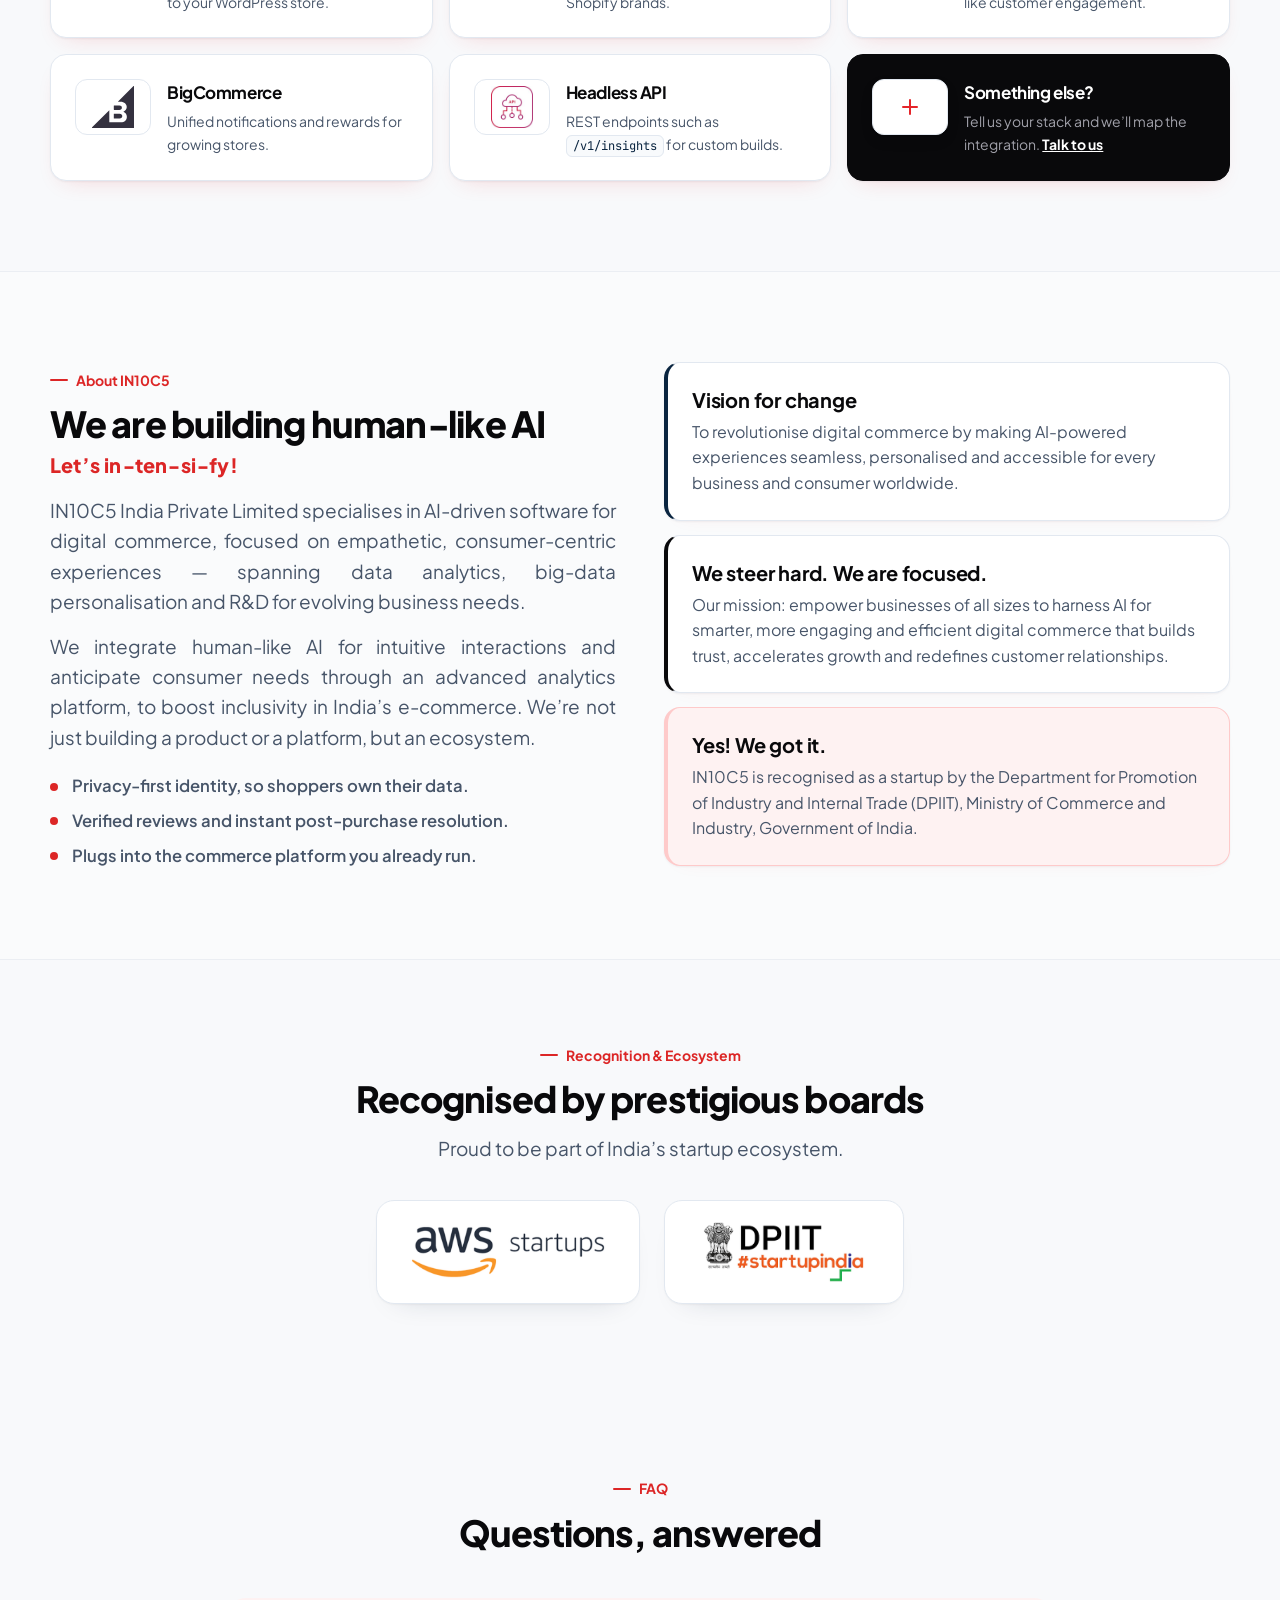
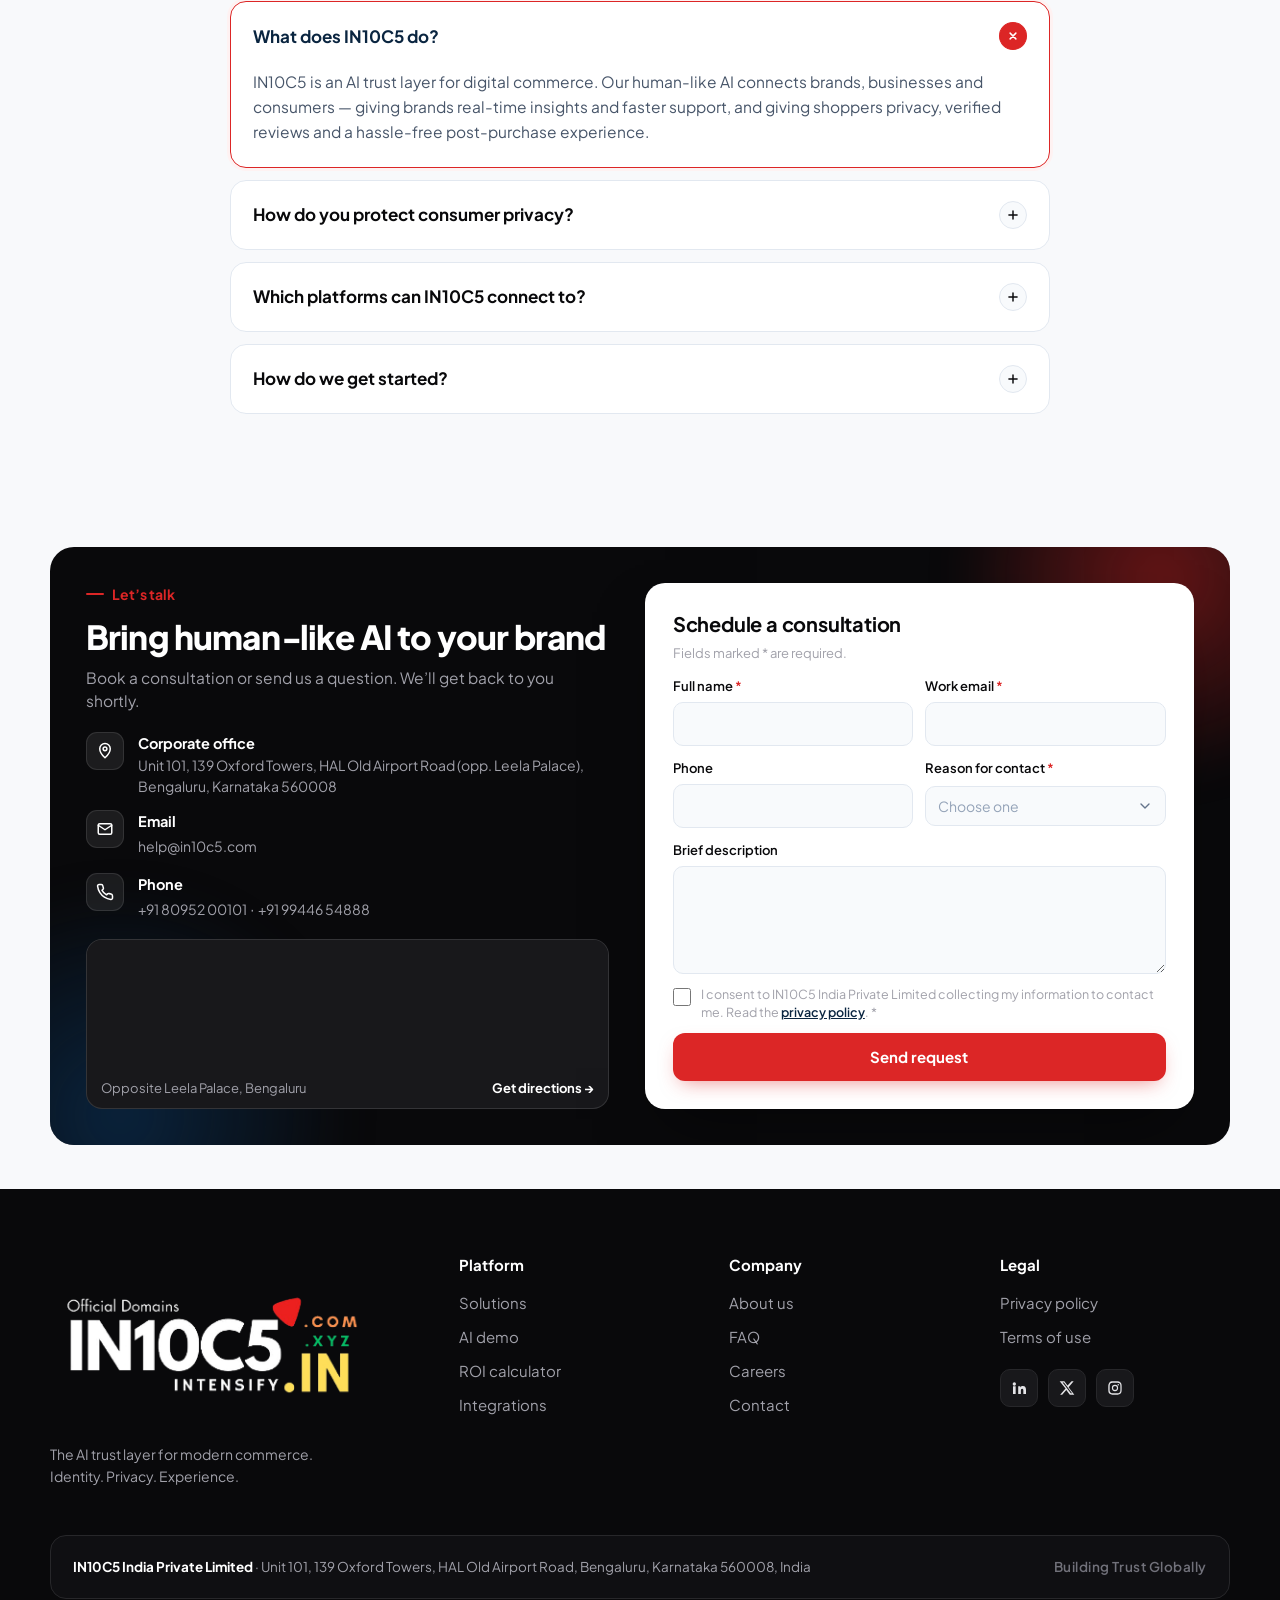
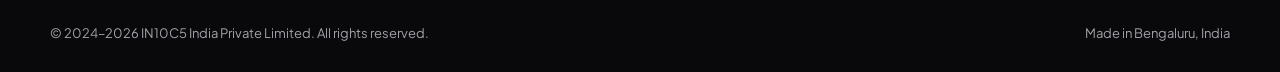
